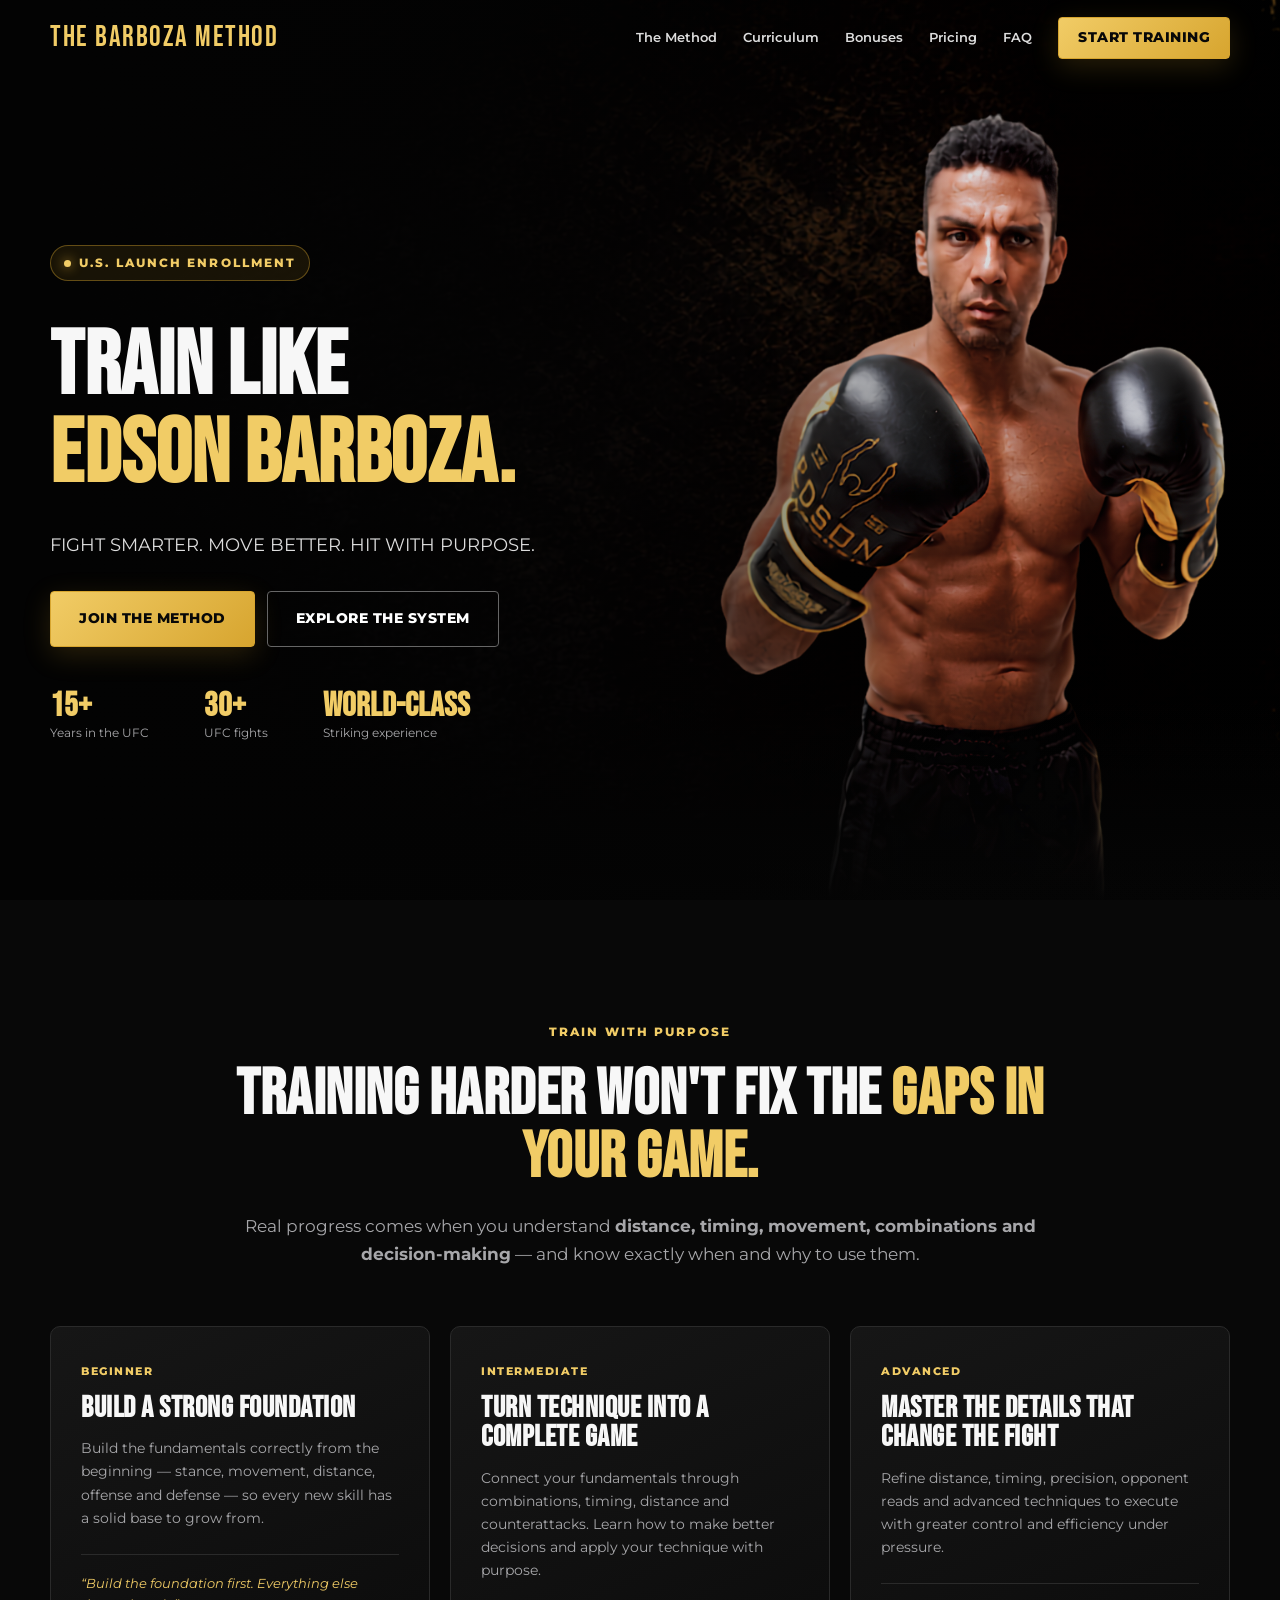
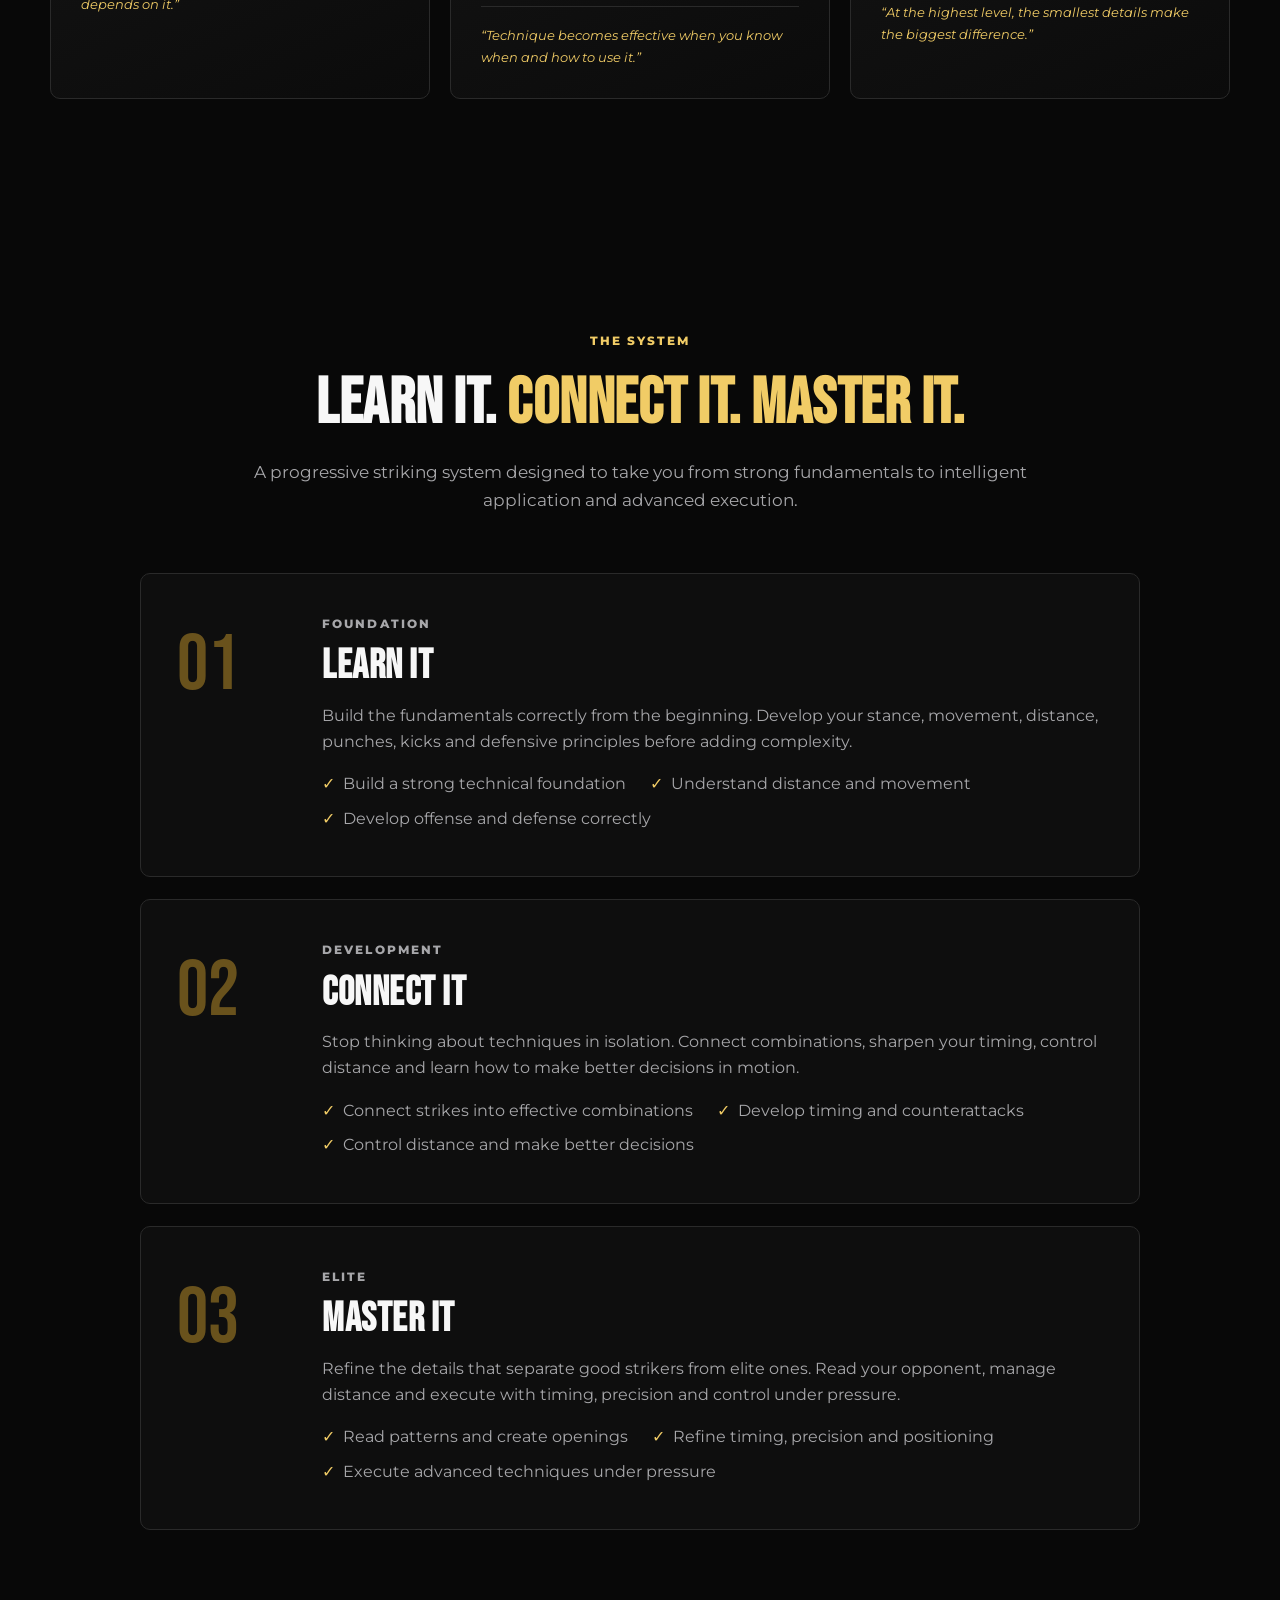
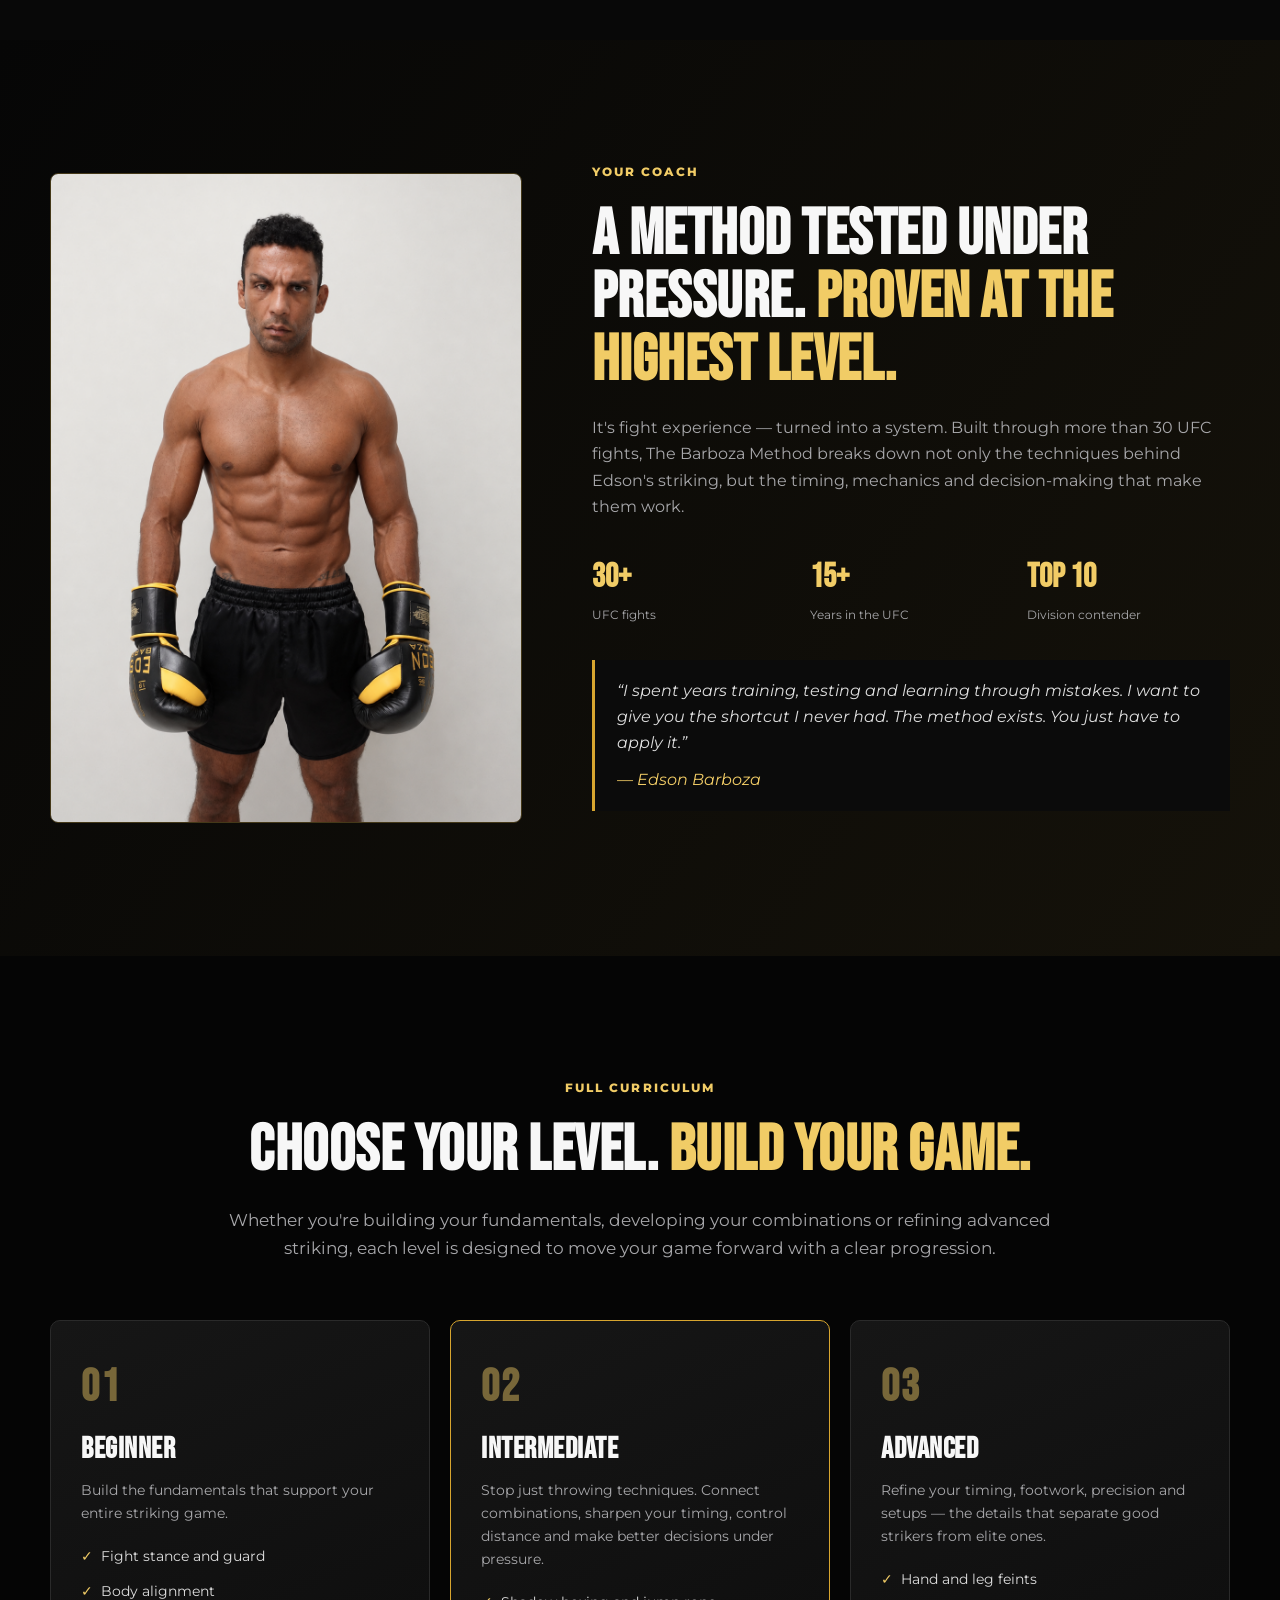
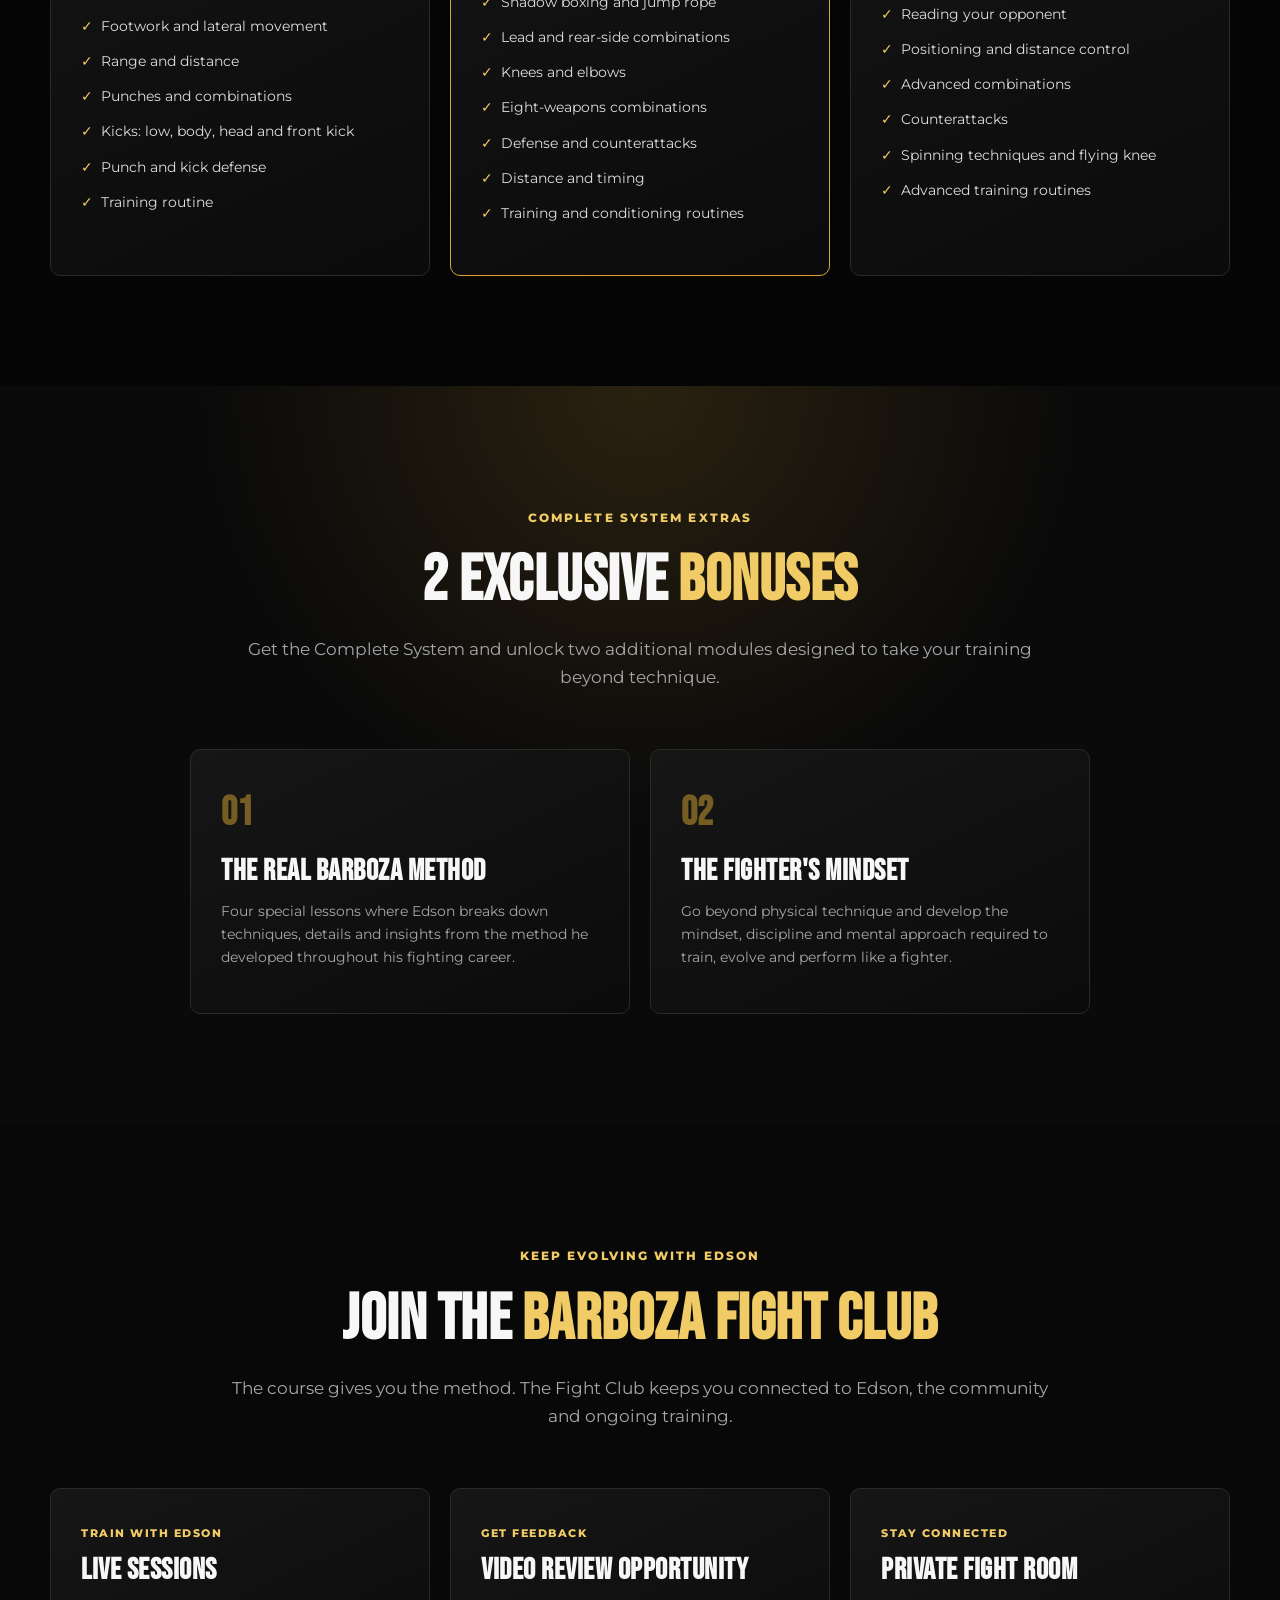
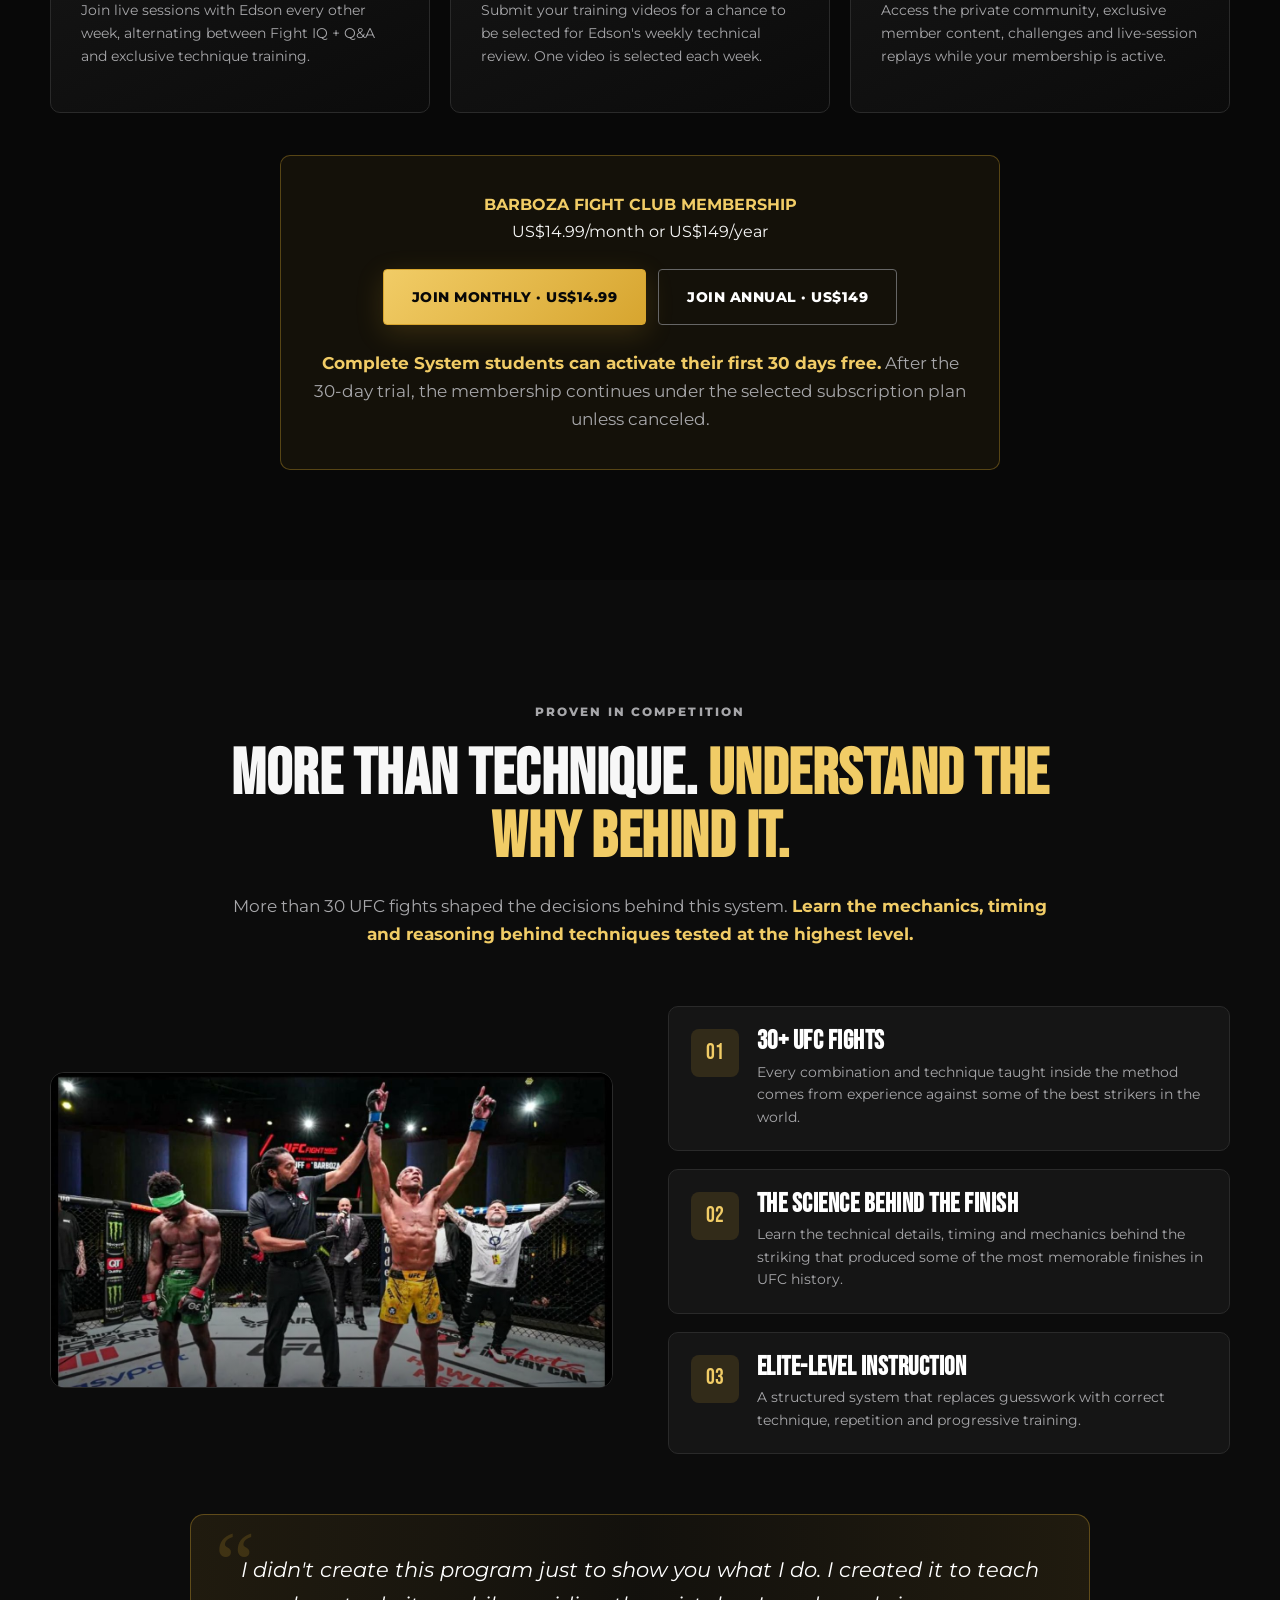
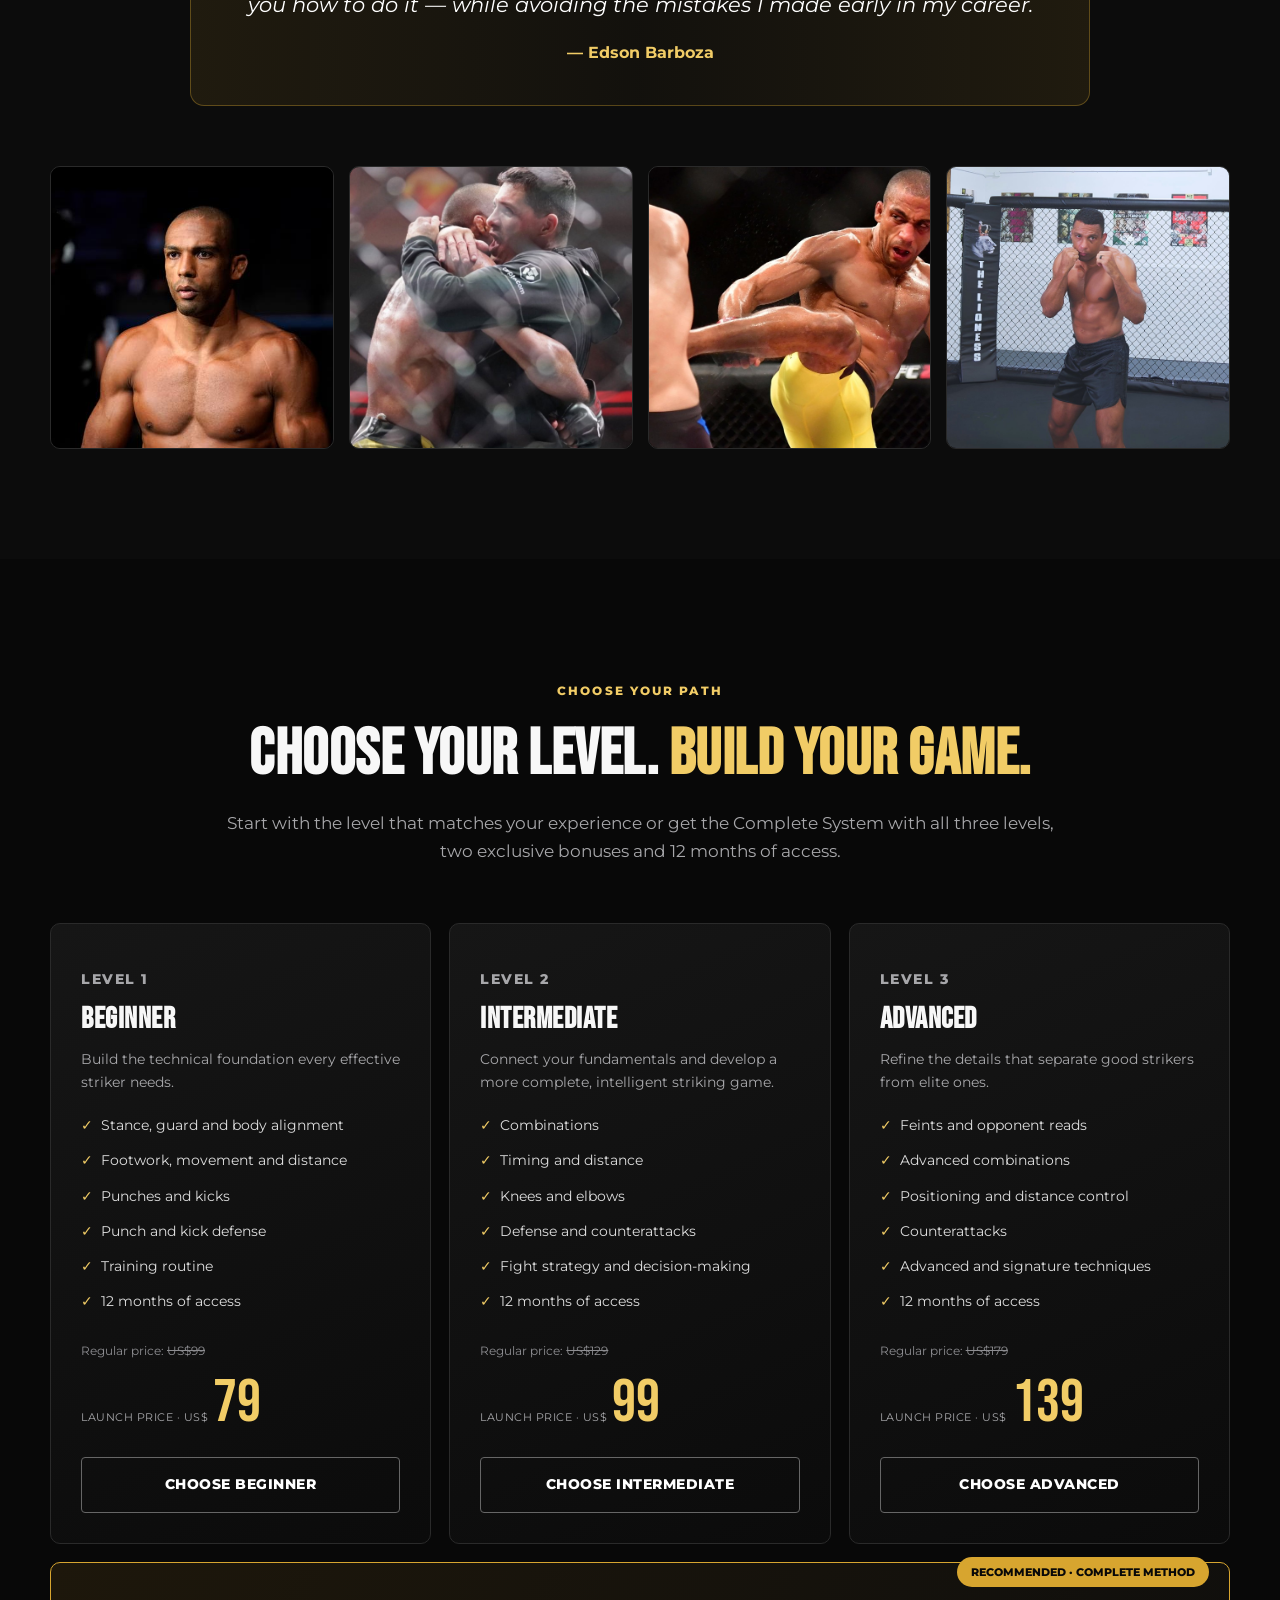
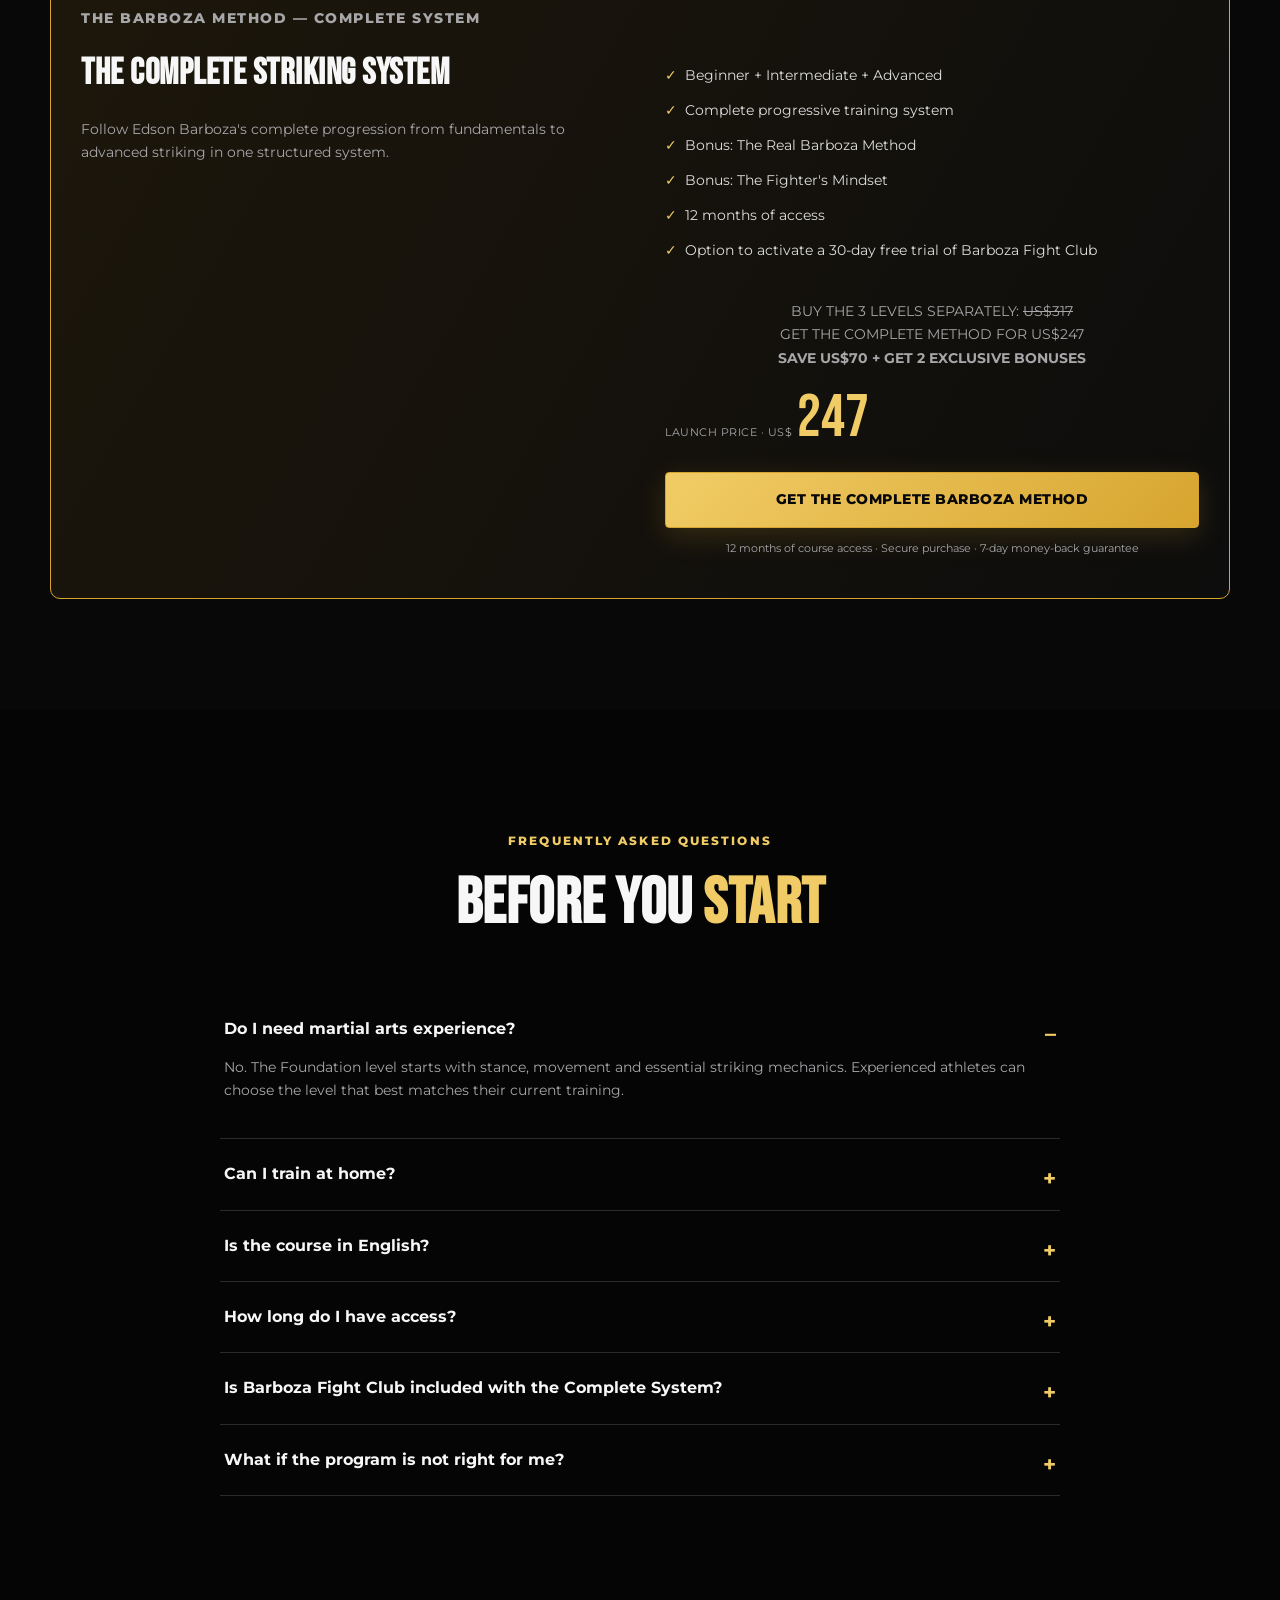
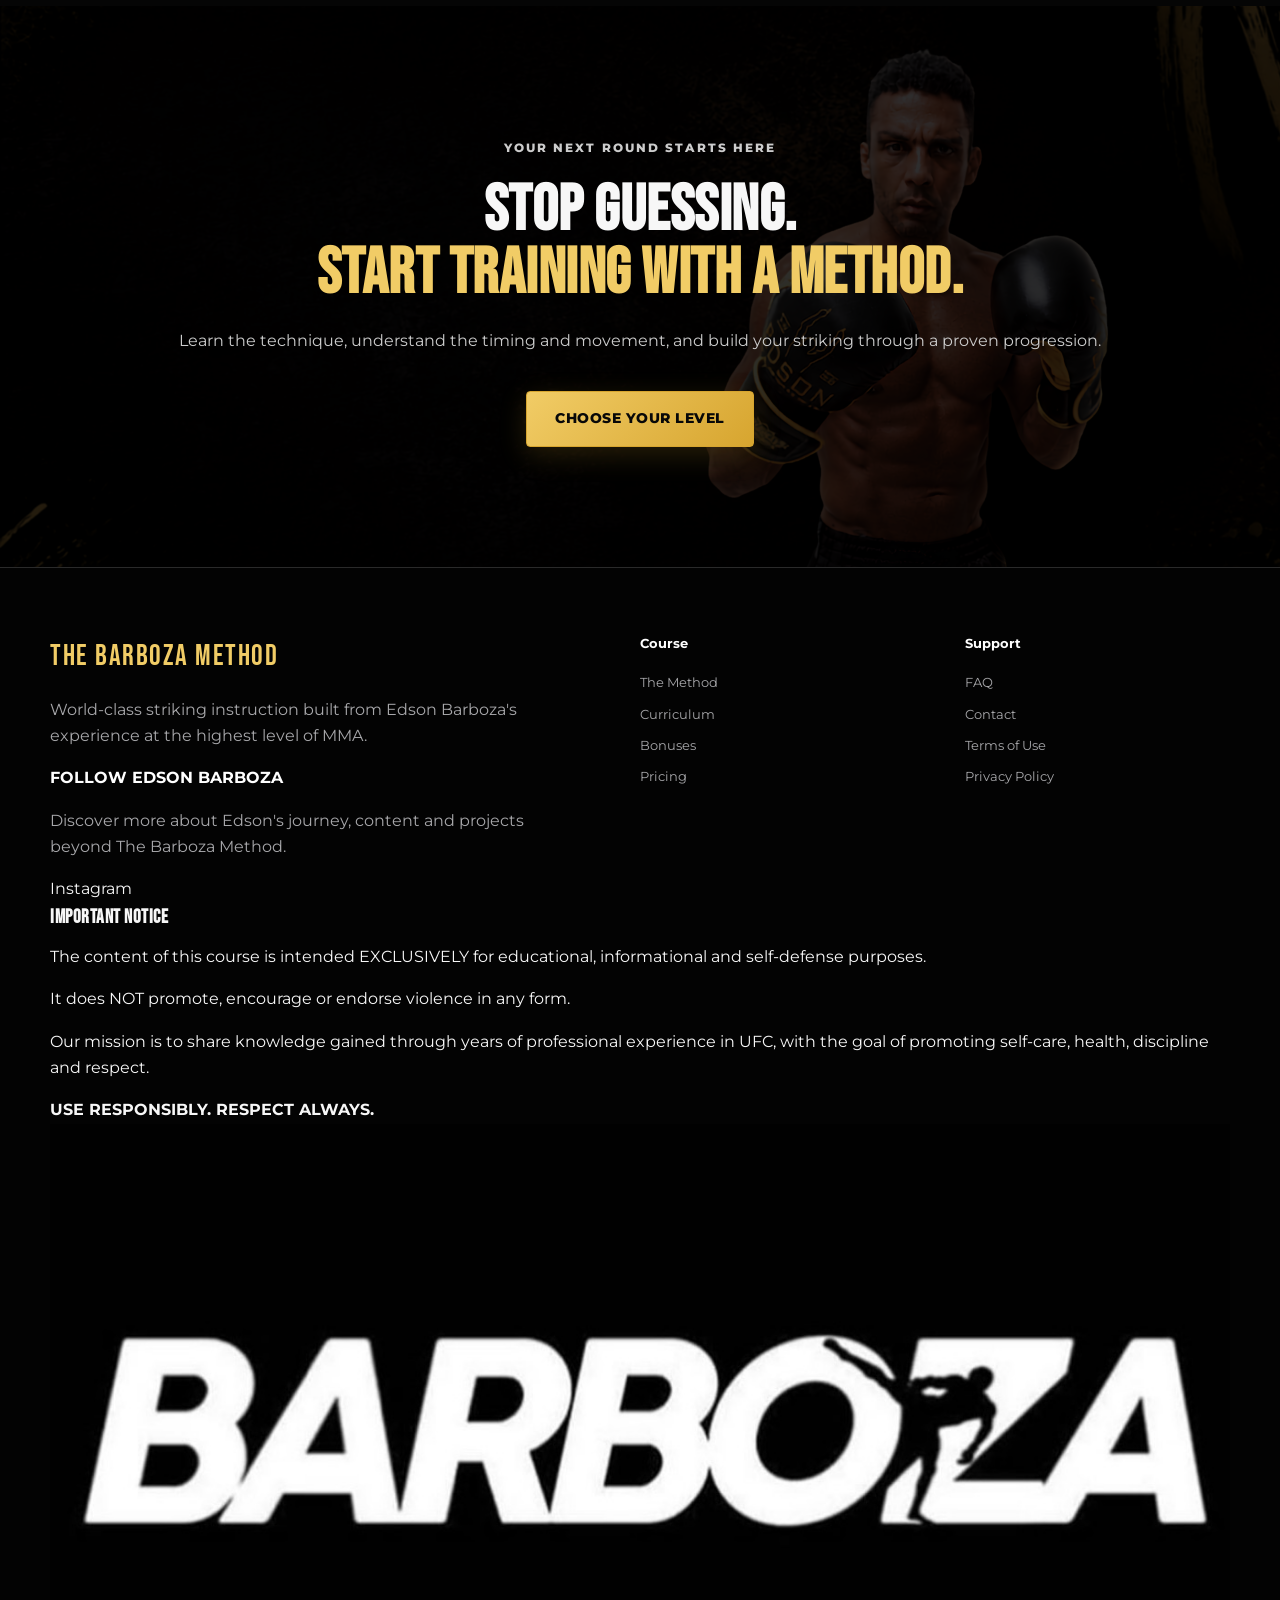
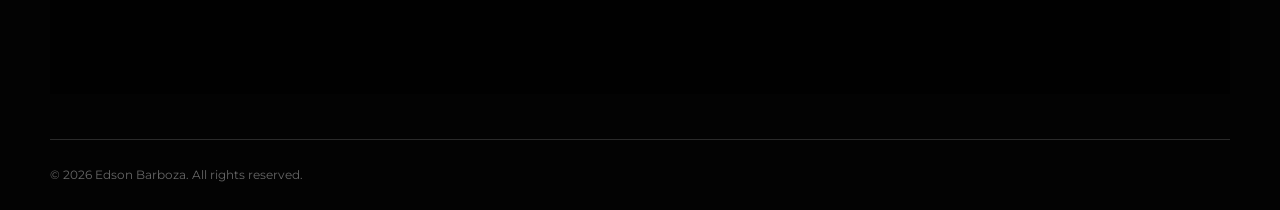
==== index.html @ 283ed09c "Update English footer content and legal notice" ====
<!doctype html>
<html lang="en-US">
<head>
  <meta charset="utf-8">
  <meta name="viewport" content="width=device-width,initial-scale=1">
  <title>The Barboza Method | Train Like a World-Class Striker</title>
  <meta name="description" content="Learn the striking system Edson Barboza built through more than 30 UFC fights. Step-by-step training for beginner, intermediate and advanced athletes.">
  <link rel="preconnect" href="https://fonts.googleapis.com">
  <link rel="preconnect" href="https://fonts.gstatic.com" crossorigin>
  <link href="https://fonts.googleapis.com/css2?family=Bebas+Neue&family=Montserrat:wght@400;500;600;700;800&display=swap" rel="stylesheet">
  <link rel="stylesheet" href="styles.css">
</head>
<body>
  <header class="site-header" id="top">
    <a class="brand" href="#top">THE BARBOZA METHOD</a>
    <button class="menu" aria-label="Open navigation" aria-expanded="false">☰</button>
    <nav>
      <a href="#method">The Method</a><a href="#curriculum">Curriculum</a><a href="#bonuses">Bonuses</a><a href="#pricing">Pricing</a><a href="#faq">FAQ</a>
      <a class="button button-small" href="#pricing">START TRAINING</a>
    </nav>
  </header>

  <main>
    <section class="hero">
      <img src="assets/hero.png" alt="Edson Barboza in a fighting stance">
      <div class="hero-shade"></div>
      <div class="wrap hero-content reveal">
        <p class="eyebrow"><span></span> U.S. LAUNCH ENROLLMENT</p>
        <h1>TRAIN LIKE<br><em>EDSON BARBOZA.</em></h1>
        <p class="lead">FIGHT SMARTER. MOVE BETTER. HIT WITH PURPOSE.</p>
        <div class="actions"><a class="button" href="#pricing">JOIN THE METHOD</a><a class="button outline" href="#method">EXPLORE THE SYSTEM</a></div>
        <div class="stats"><div><strong>15+</strong><span>Years in the UFC</span></div><div><strong>30+</strong><span>UFC fights</span></div><div><strong>WORLD-CLASS</strong><span>Striking experience</span></div></div>
      </div>
    </section>

    <section class="section problem" id="problem">
      <div class="wrap">
        <header class="section-head reveal"><p class="kicker">TRAIN WITH PURPOSE</p><h2>TRAINING HARDER WON'T FIX THE <em>GAPS IN YOUR GAME.</em></h2><p>Real progress comes when you understand <b>distance, timing, movement, combinations and decision-making</b> — and know exactly when and why to use them.</p></header>
        <div class="three cards">
          <article class="card reveal"><span class="level">BEGINNER</span><h3>BUILD A STRONG FOUNDATION</h3><p>Build the fundamentals correctly from the beginning — stance, movement, distance, offense and defense — so every new skill has a solid base to grow from.</p><blockquote>“Build the foundation first. Everything else depends on it.”</blockquote></article>
          <article class="card reveal"><span class="level">INTERMEDIATE</span><h3>TURN TECHNIQUE INTO A COMPLETE GAME</h3><p>Connect your fundamentals through combinations, timing, distance and counterattacks. Learn how to make better decisions and apply your technique with purpose.</p><blockquote>“Technique becomes effective when you know when and how to use it.”</blockquote></article>
          <article class="card reveal"><span class="level">ADVANCED</span><h3>MASTER THE DETAILS THAT CHANGE THE FIGHT</h3><p>Refine distance, timing, precision, opponent reads and advanced techniques to execute with greater control and efficiency under pressure.</p><blockquote>“At the highest level, the smallest details make the biggest difference.”</blockquote></article>
        </div>
      </div>
    </section>

    <section class="section dark" id="method">
      <div class="wrap">
        <header class="section-head reveal"><p class="kicker">THE SYSTEM</p><h2>LEARN IT. <em>CONNECT IT. MASTER IT.</em></h2><p>A progressive striking system designed to take you from strong fundamentals to intelligent application and advanced execution.</p></header>
        <div class="stages">
         <article class="stage reveal"><span>01</span><div><p class="kicker">FOUNDATION</p><h3>LEARN IT</h3><p>Build the fundamentals correctly from the beginning. Develop your stance, movement, distance, punches, kicks and defensive principles before adding complexity.</p><ul><li>Build a strong technical foundation</li><li>Understand distance and movement</li><li>Develop offense and defense correctly</li></ul></div></article>
          <article class="stage reveal"><span>02</span><div><p class="kicker">DEVELOPMENT</p><h3>CONNECT IT</h3><p>Stop thinking about techniques in isolation. Connect combinations, sharpen your timing, control distance and learn how to make better decisions in motion.</p><ul><li>Connect strikes into effective combinations</li><li>Develop timing and counterattacks</li><li>Control distance and make better decisions</li></ul></div></article>
          <article class="stage reveal"><span>03</span><div><p class="kicker">ELITE</p><h3>MASTER IT</h3><p>Refine the details that separate good strikers from elite ones. Read your opponent, manage distance and execute with timing, precision and control under pressure.</p><ul><li>Read patterns and create openings</li><li>Refine timing, precision and positioning</li><li>Execute advanced techniques under pressure</li></ul></div></article>
        </div>
      </div>
    </section>

    <section class="section authority">
      <div class="wrap split">
        <div class="portrait reveal"><img src="assets/authority.png" alt="Edson Barboza, creator of The Barboza Method"></div>
        <div class="reveal"><p class="kicker">YOUR COACH</p><h2>A METHOD TESTED UNDER PRESSURE. <em>PROVEN AT THE HIGHEST LEVEL.</em></h2><p>It's fight experience — turned into a system. Built through more than 30 UFC fights, The Barboza Method breaks down not only the techniques behind Edson's striking, but the timing, mechanics and decision-making that make them work.</p>
          <div class="mini-stats"><div><strong>30+</strong><span>UFC fights</span></div><div><strong>15+</strong><span>Years in the UFC</span></div><div><strong>TOP 10</strong><span>Division contender</span></div></div>
          <blockquote class="quote">“I spent years training, testing and learning through mistakes. I want to give you the shortcut I never had. The method exists. You just have to apply it.” <cite>— Edson Barboza</cite></blockquote>
        </div>
      </div>
    </section>

    <section class="section" id="curriculum">
      <div class="wrap">
        <header class="section-head reveal"><p class="kicker">FULL CURRICULUM</p><h2>CHOOSE YOUR LEVEL. <em>BUILD YOUR GAME.</em></h2><p>Whether you're building your fundamentals, developing your combinations or refining advanced striking, each level is designed to move your game forward with a clear progression.</p></header>
        <div class="three curriculum">
          <article class="card reveal"><span class="num">01</span><h3>Beginner</h3><p>Build the fundamentals that support your entire striking game.</p><ul><li>Fight stance and guard</li><li>Body alignment</li><li>Footwork and lateral movement</li><li>Range and distance</li><li>Punches and combinations</li><li>Kicks: low, body, head and front kick</li><li>Punch and kick defense</li><li>Training routine</li></ul></article>
          <article class="card featured reveal"><span class="num">02</span><h3>Intermediate</h3><p>Stop just throwing techniques. Connect combinations, sharpen your timing, control distance and make better decisions under pressure.</p><ul><li>Shadow boxing and jump rope</li><li>Lead and rear-side combinations</li><li>Knees and elbows</li><li>Eight-weapons combinations</li><li>Defense and counterattacks</li><li>Distance and timing</li><li>Training and conditioning routines</li></ul></article>
         <article class="card reveal"><span class="num">03</span><h3>Advanced</h3><p>Refine your timing, footwork, precision and setups — the details that separate good strikers from elite ones.</p><ul><li>Hand and leg feints</li><li>Reading your opponent</li><li>Positioning and distance control</li><li>Advanced combinations</li><li>Counterattacks</li><li>Spinning techniques and flying knee</li><li>Advanced training routines</li></ul></article>
        </div>
      </div>
    </section>

   <section class="section bonus" id="bonuses">
  <div class="wrap">
    <header class="section-head reveal">
      <p class="kicker">COMPLETE SYSTEM EXTRAS</p>
      <h2>2 EXCLUSIVE <em>BONUSES</em></h2>
      <p>Get the Complete System and unlock two additional modules designed to take your training beyond technique.</p>
    </header>

    <div class="four">
      <article class="bonus-card reveal">
        <b>01</b>
        <h3>The Real Barboza Method</h3>
        <p>Four special lessons where Edson breaks down techniques, details and insights from the method he developed throughout his fighting career.</p>
      </article>

      <article class="bonus-card reveal">
        <b>02</b>
        <h3>The Fighter's Mindset</h3>
        <p>Go beyond physical technique and develop the mindset, discipline and mental approach required to train, evolve and perform like a fighter.</p>
      </article>
    </div>
  </div>
</section>

<section class="section dark" id="fight-club">
  <div class="wrap">
    <header class="section-head reveal">
      <p class="kicker">KEEP EVOLVING WITH EDSON</p>
      <h2>JOIN THE <em>BARBOZA FIGHT CLUB</em></h2>
      <p>The course gives you the method. The Fight Club keeps you connected to Edson, the community and ongoing training.</p>
    </header>

    <div class="three cards">
      <article class="card reveal">
        <span class="level">TRAIN WITH EDSON</span>
        <h3>LIVE SESSIONS</h3>
        <p>Join live sessions with Edson every other week, alternating between Fight IQ + Q&amp;A and exclusive technique training.</p>
      </article>

      <article class="card reveal">
        <span class="level">GET FEEDBACK</span>
        <h3>VIDEO REVIEW OPPORTUNITY</h3>
        <p>Submit your training videos for a chance to be selected for Edson's weekly technical review. One video is selected each week.</p>
      </article>

      <article class="card reveal">
        <span class="level">STAY CONNECTED</span>
        <h3>PRIVATE FIGHT ROOM</h3>
        <p>Access the private community, exclusive member content, challenges and live-session replays while your membership is active.</p>
      </article>
    </div>

    <div class="section-head reveal">
      <p><strong>BARBOZA FIGHT CLUB MEMBERSHIP</strong><br>US$14.99/month or US$149/year</p> 
      <div class="actions" style="justify-content:center; margin:24px 0;">
  <a
    class="button"
    href="https://pay.hotmart.com/X107709922T?off=3ypallki"
  >
    JOIN MONTHLY · US$14.99
  </a>

  <a
    class="button outline"
    href="https://pay.hotmart.com/X107709922T?off=g7yzhgjp"
  >
    JOIN ANNUAL · US$149
  </a>
</div>
      <p><strong>Complete System students can activate their first 30 days free.</strong> After the 30-day trial, the membership continues under the selected subscription plan unless canceled.</p>
    </div>
  </div>
</section>   
    
    <section class="section proof" id="proof">
  <div class="wrap">

   <div class="section-head reveal">
  <p class="kicker">PROVEN IN COMPETITION</p>
  <h2>
    MORE THAN TECHNIQUE.
    <em>UNDERSTAND THE WHY BEHIND IT.</em>
  </h2>
  <p>
    More than 30 UFC fights shaped the decisions behind this system.
    <strong style="color:var(--gold2)">
      Learn the mechanics, timing and reasoning behind techniques tested at the highest level.
    </strong>
  </p>
</div>

    <div class="proof-layout">

      <div class="proof-main reveal">
        <img src="assets/proof-main.jpg" alt="Edson Barboza training and competing">
        <div class="proof-main-shade"></div>
      </div>

      <div class="proof-points reveal">

        <div class="proof-card">
          <div class="proof-icon">01</div>
          <div>
            <h3>30+ UFC FIGHTS</h3>
            <p>
              Every combination and technique taught inside the method comes from
              experience against some of the best strikers in the world.
            </p>
          </div>
        </div>

        <div class="proof-card">
          <div class="proof-icon">02</div>
          <div>
            <h3>THE SCIENCE BEHIND THE FINISH</h3>
            <p>
              Learn the technical details, timing and mechanics behind the striking
              that produced some of the most memorable finishes in UFC history.
            </p>
          </div>
        </div>

        <div class="proof-card">
          <div class="proof-icon">03</div>
          <div>
            <h3>ELITE-LEVEL INSTRUCTION</h3>
            <p>
              A structured system that replaces guesswork with correct technique,
              repetition and progressive training.
            </p>
          </div>
        </div>

      </div>
    </div>

    <div class="proof-quote reveal">
      <span class="quote-mark">“</span>
      <p>
        I didn't create this program just to show you what I do.
        I created it to teach you how to do it — while avoiding
        the mistakes I made early in my career.
      </p>
      <strong>— Edson Barboza</strong>
    </div>

    <div class="proof-gallery reveal">

      <div class="proof-gallery-item">
        <img src="assets/proof-01.jpg" alt="Edson Barboza">
      </div>

      <div class="proof-gallery-item">
        <img src="assets/proof-02.jpg" alt="Edson Barboza">
      </div>

      <div class="proof-gallery-item">
        <img src="assets/proof-05.jpg" alt="Edson Barboza">
      </div>

      <div class="proof-gallery-item proof-gallery-top">
        <img src="assets/proof-04.jpg" alt="Edson Barboza">
      </div>

    </div>

  </div>
</section>

    <section class="section pricing" id="pricing">
      <div class="wrap">
        <header class="section-head reveal"><p class="kicker">CHOOSE YOUR PATH</p><h2>CHOOSE YOUR LEVEL. <em>BUILD YOUR GAME.</em></h2><p>Start with the level that matches your experience or get the Complete System with all three levels, two exclusive bonuses and 12 months of access.</p></header>
        <div class="price-grid">
          <article class="price-card reveal">
  <p class="level">LEVEL 1</p>
  <h3>Beginner</h3>
  <p>Build the technical foundation every effective striker needs.</p>
  <ul>
    <li>Stance, guard and body alignment</li>
    <li>Footwork, movement and distance</li>
    <li>Punches and kicks</li>
    <li>Punch and kick defense</li>
    <li>Training routine</li>
    <li>12 months of access</li>
  </ul>
  <p class="regular-price">Regular price: <s>US$99</s></p>
  <div class="price"><small>LAUNCH PRICE · US$</small>79</div>
  <a class="button outline" href="https://pay.hotmart.com/P107480454P?off=vwthl9np&checkoutMode=10">CHOOSE BEGINNER</a>
</article>
          <article class="price-card reveal">
  <p class="level">LEVEL 2</p>
  <h3>Intermediate</h3>
  <p>Connect your fundamentals and develop a more complete, intelligent striking game.</p>
  <ul>
    <li>Combinations</li>
    <li>Timing and distance</li>
    <li>Knees and elbows</li>
    <li>Defense and counterattacks</li>
    <li>Fight strategy and decision-making</li>
    <li>12 months of access</li>
  </ul>
  <p class="regular-price">Regular price: <s>US$129</s></p>
  <div class="price"><small>LAUNCH PRICE · US$</small>99</div>
  <a class="button outline" href="https://pay.hotmart.com/T107480461M?off=klq23ozo&checkoutMode=10">CHOOSE INTERMEDIATE</a>
</article>
          <article class="price-card reveal">
  <p class="level">LEVEL 3</p>
  <h3>Advanced</h3>
  <p>Refine the details that separate good strikers from elite ones.</p>
  <ul>
    <li>Feints and opponent reads</li>
    <li>Advanced combinations</li>
    <li>Positioning and distance control</li>
    <li>Counterattacks</li>
    <li>Advanced and signature techniques</li>
    <li>12 months of access</li>
  </ul>
  <p class="regular-price">Regular price: <s>US$179</s></p>
  <div class="price"><small>LAUNCH PRICE · US$</small>139</div>
  <a class="button outline" href="https://pay.hotmart.com/I107481897W?off=jkyhbzsc&checkoutMode=10">CHOOSE ADVANCED</a>
</article>
          <article class="price-card complete reveal">
  <p class="badge">RECOMMENDED · COMPLETE METHOD</p>
  <p class="level">THE BARBOZA METHOD — COMPLETE SYSTEM</p>

  <h3>THE COMPLETE STRIKING SYSTEM</h3>

  <p>Follow Edson Barboza's complete progression from fundamentals to advanced striking in one structured system.</p>

  <ul>
    <li>Beginner + Intermediate + Advanced</li>
    <li>Complete progressive training system</li>
    <li>Bonus: The Real Barboza Method</li>
    <li>Bonus: The Fighter's Mindset</li>
    <li>12 months of access</li>
    <li>Option to activate a 30-day free trial of Barboza Fight Club</li>
  </ul>

  <p class="compare">
    BUY THE 3 LEVELS SEPARATELY: <s>US$317</s><br>
    GET THE COMPLETE METHOD FOR US$247<br>
    <strong>SAVE US$70 + GET 2 EXCLUSIVE BONUSES</strong>
  </p>

  <div class="price">
    <small>LAUNCH PRICE · US$</small>247
  </div>

  <a class="button" href="https://pay.hotmart.com/C107486132E">GET THE COMPLETE BARBOZA METHOD</a>

  <p class="guarantee">
    12 months of course access · Secure purchase · 7-day money-back guarantee
  </p>
</article>
        </div>
      </div>
    </section>

    <section class="section faq" id="faq">
      <div class="wrap narrow"><header class="section-head reveal"><p class="kicker">FREQUENTLY ASKED QUESTIONS</p><h2>BEFORE YOU <em>START</em></h2></header>
        <details open><summary>Do I need martial arts experience?</summary><p>No. The Foundation level starts with stance, movement and essential striking mechanics. Experienced athletes can choose the level that best matches their current training.</p></details>
        <details><summary>Can I train at home?</summary><p>Yes. Many lessons can be practiced with open space and basic equipment. A heavy bag or training partner adds more options, especially in the advanced routines.</p></details>
        <details><summary>Is the course in English?</summary><p>Yes. The U.S. edition is fully accessible in English, with English-language lesson support throughout the program.</p></details>
        <details><summary>How long do I have access?</summary><p>Every course purchase includes 12 months of access. This applies whether you purchase Beginner, Intermediate or Advanced individually, or choose the Complete System with all three levels and its exclusive bonuses.</p></details>
        <details>
  <summary>Is Barboza Fight Club included with the Complete System?</summary>
  <p>The Barboza Fight Club is a separate membership. Complete System students can activate a 30-day free trial after purchase. After the trial, the membership continues under the selected subscription plan unless canceled. Your 12-month access to the Complete System is independent of the Fight Club membership.</p>
</details>
        <details><summary>What if the program is not right for me?</summary><p>You may request a refund within seven days of purchase, according to the checkout platform's guarantee terms.</p></details>
      </div>
    </section>

    <section class="final-cta">
      <img src="assets/hero.png" alt="" aria-hidden="true"><div class="cta-shade"></div>
      <div class="wrap reveal">
  <p class="kicker">YOUR NEXT ROUND STARTS HERE</p>
  <h2>STOP GUESSING.<br><em>START TRAINING WITH A METHOD.</em></h2>
  <p>Learn the technique, understand the timing and movement, and build your striking through a proven progression.</p>
  <a class="button" href="#pricing">CHOOSE YOUR LEVEL</a>
</div>
    </section>
  </main>

  <footer>
  <div class="wrap footer-grid">

    <div>
      <a class="brand" href="#top">THE BARBOZA METHOD</a>

      <p>
        World-class striking instruction built from Edson Barboza's
        experience at the highest level of MMA.
      </p>

      <div class="footer-social">
        <b>FOLLOW EDSON BARBOZA</b>
        <p>
          Discover more about Edson's journey, content and projects
          beyond The Barboza Method.
        </p>

        <a
          class="social-button"
          href="https://www.instagram.com/edsonbarbozajr?utm_source=ig_web_button_share_sheet&stkn=ZDNlZDc0MzIxNw=="
          target="_blank"
          rel="noopener noreferrer"
          aria-label="Instagram — Edson Barboza"
        >
          Instagram
        </a>
      </div>
    </div>

    <div>
      <b>Course</b>
      <a href="#method">The Method</a>
      <a href="#curriculum">Curriculum</a>
      <a href="#bonuses">Bonuses</a>
      <a href="#pricing">Pricing</a>
    </div>

    <div>
      <b>Support</b>
      <a href="#faq">FAQ</a>
      <a href="mailto:contato@barbozamethod.com">Contact</a>
      <a href="#">Terms of Use</a>
      <a href="#">Privacy Policy</a>
    </div>

  </div>

  <div class="wrap legal-notice">
    <h3>IMPORTANT NOTICE</h3>

    <p>
      The content of this course is intended EXCLUSIVELY for educational,
      informational and self-defense purposes.
    </p>

    <p>
      It does NOT promote, encourage or endorse violence in any form.
    </p>

    <p>
      Our mission is to share knowledge gained through years of professional
      experience in UFC, with the goal of promoting self-care, health,
      discipline and respect.
    </p>

    <strong>
      USE RESPONSIBLY. <span>RESPECT ALWAYS.</span>
    </strong>
  </div>

  <div class="wrap barboza-footer-brand">
    <img
      src="assets/barboza-logo.jpeg"
      alt="Barboza"
    >
  </div>

  <div class="wrap copyright">
    © 2026 Edson Barboza. All rights reserved.
  </div>
</footer>
  <script src="script.js"></script>
</body>
</html>
---- styles.css ----
:root{--gold:#d7a52f;--gold2:#f1cc66;--black:#050505;--panel:#111;--text:#f7f7f7;--muted:#a7a7aa;--line:#2a2a2a}*{box-sizing:border-box}html{scroll-behavior:smooth}body{margin:0;background:var(--black);color:var(--text);font-family:Montserrat,Arial,sans-serif;line-height:1.65}img{display:block;max-width:100%}a{color:inherit;text-decoration:none}.wrap{width:min(1180px,calc(100% - 40px));margin:auto}.site-header{height:76px;position:fixed;z-index:50;top:0;left:0;right:0;display:flex;align-items:center;justify-content:space-between;padding:0 max(24px,calc((100vw - 1180px)/2));transition:.25s}.site-header.scrolled{background:rgba(4,4,4,.94);backdrop-filter:blur(12px);border-bottom:1px solid var(--line)}.brand{font-family:'Bebas Neue',sans-serif;color:var(--gold2);font-size:29px;letter-spacing:1.5px}.site-header nav{display:flex;align-items:center;gap:26px}.site-header nav>a:not(.button){font-size:13px;font-weight:600;color:#ddd}.menu{display:none;background:none;border:0;color:white;font-size:24px}.button{display:inline-flex;align-items:center;justify-content:center;min-height:56px;padding:0 28px;background:linear-gradient(135deg,var(--gold2),var(--gold));color:#080808;font-weight:800;font-size:14px;letter-spacing:.5px;border:1px solid var(--gold);border-radius:4px;box-shadow:0 8px 28px rgba(215,165,47,.18);transition:.2s}.button:hover{transform:translateY(-2px);filter:brightness(1.08)}.button-small{min-height:42px;padding:0 19px}.button.outline{background:transparent;color:white;border-color:#666;box-shadow:none}.button.outline:hover{border-color:var(--gold);color:var(--gold2)}.hero{min-height:790px;height:100vh;position:relative;display:flex;align-items:center;overflow:hidden}.hero>img{position:absolute;inset:0;width:100%;height:100%;object-fit:cover;object-position:center}.hero-shade{position:absolute;inset:0;background:linear-gradient(90deg,#030303 5%,rgba(3,3,3,.85) 39%,rgba(3,3,3,.15) 75%),linear-gradient(0deg,#050505 0,transparent 22%)}.hero-content{position:relative;padding-top:76px}.eyebrow,.kicker{color:var(--gold2);font-size:12px;letter-spacing:2.1px;font-weight:800}.eyebrow{display:inline-flex;align-items:center;border:1px solid rgba(215,165,47,.4);background:rgba(215,165,47,.1);border-radius:30px;padding:7px 13px}.eyebrow span{width:7px;height:7px;background:var(--gold2);border-radius:50%;margin-right:8px;box-shadow:0 0 12px var(--gold)}h1,h2,h3{font-family:'Bebas Neue',sans-serif;letter-spacing:.5px;line-height:.98;margin:.35em 0}.hero h1{font-size:clamp(58px,7vw,98px);max-width:800px}.hero h1 em,h2 em{font-style:normal;color:var(--gold2)}.lead{font-size:18px;color:#ddd;max-width:650px}.actions{display:flex;gap:12px;margin:30px 0 42px}.stats{display:flex;gap:55px}.stats div,.mini-stats div{display:flex;flex-direction:column}.stats strong{font-family:'Bebas Neue';font-size:34px;color:var(--gold2);line-height:1}.stats span,.mini-stats span{font-size:12px;color:var(--muted)}.section{padding:110px 0}.dark,.problem,.pricing{background:#080808}.section-head{text-align:center;max-width:850px;margin:0 auto 58px}.section-head h2,.authority h2,.proof h2,.final-cta h2{font-size:clamp(43px,5vw,69px)}.section-head>p:last-child{color:var(--muted);font-size:17px}.three{display:grid;grid-template-columns:repeat(3,1fr);gap:20px}.four{
  display:grid;
  grid-template-columns:repeat(2,minmax(0,1fr));
  gap:20px;
  max-width:900px;
  margin:0 auto;
}.card,.bonus-card,.price-card{background:linear-gradient(155deg,#161616,#0b0b0b);border:1px solid var(--line);padding:30px;border-radius:10px}.card:hover,.bonus-card:hover{border-color:rgba(215,165,47,.55)}.card h3,.bonus-card h3,.price-card h3{font-size:30px}.card p,.bonus-card p,.price-card p{color:var(--muted);font-size:14px}.level,.num{font-size:11px;color:var(--gold2);font-weight:800;letter-spacing:1.5px}.card blockquote{margin:24px 0 0;padding-top:18px;border-top:1px solid var(--line);color:var(--gold2);font-size:13px;font-style:italic}.stages{display:grid;gap:22px;max-width:1000px;margin:auto}.stage{display:grid;grid-template-columns:120px 1fr;gap:25px;padding:28px 36px;border:1px solid var(--line);border-radius:10px;background:#0e0e0e}.stage>span{font-family:'Bebas Neue';font-size:78px;color:var(--gold);opacity:.45}.stage h3{font-size:40px}.stage p,.stage li{color:var(--muted)}.stage ul{display:flex;flex-wrap:wrap;gap:8px 24px;padding:0;list-style:none}.stage li:before,.checks li:before,.price-card li:before,.curriculum li:before{content:'✓';color:var(--gold2);margin-right:8px}.authority{background:linear-gradient(125deg,#060606,#15120a)}.split{display:grid;grid-template-columns:.85fr 1.15fr;gap:70px;align-items:center}.split.reverse{grid-template-columns:1.05fr .95fr}.portrait{height:650px;overflow:hidden;border-radius:8px;background:linear-gradient(#252015,#090909);border:1px solid #443818}.portrait img{width:100%;height:100%;object-fit:cover}.authority>div>div>p:not(.kicker),.proof>div>div>p{color:var(--muted)}.mini-stats{display:grid;grid-template-columns:repeat(3,1fr);gap:15px;margin:30px 0}.mini-stats strong{font-family:'Bebas Neue';font-size:33px;color:var(--gold2)}.quote{border-left:3px solid var(--gold);padding:18px 22px;margin:35px 0;background:#0b0b0b;color:#ddd;font-style:italic}.quote cite{display:block;color:var(--gold2);margin-top:10px}.curriculum .featured{border-color:var(--gold)}.curriculum ul,.price-card ul{padding:0;list-style:none;color:#ddd;font-size:14px}.curriculum li,.price-card li{padding:6px 0}.num{font-family:'Bebas Neue';font-size:45px;opacity:.45}.bonus{background:radial-gradient(circle at 50% 0,#2a2110 0,#0a0a0a 45%)}.bonus-card b{font-family:'Bebas Neue';font-size:40px;color:var(--gold);opacity:.5}.proof{background:#0c0c0c}.proof-image{overflow:hidden;border-radius:8px;border:1px solid var(--line)}.proof-image img{width:100%;min-height:470px;object-fit:cover}.checks{list-style:none;padding:0}.checks li{display:grid;grid-template-columns:auto 1fr;padding:13px 0;border-bottom:1px solid var(--line)}.checks li:before{grid-row:1/3}.checks span{color:var(--muted);font-size:13px}.price-grid{display:grid;grid-template-columns:repeat(3,1fr);gap:18px;align-items:start}.price-card.complete{grid-column:1/-1;display:grid;grid-template-columns:1fr 1fr;gap:0 50px;border-color:var(--gold);background:linear-gradient(120deg,#1d170b,#0d0d0d);position:relative}.price-card.complete>*{grid-column:1}.price-card.complete ul,.price-card.complete .compare,.price-card.complete .price,.price-card.complete .button,.price-card.complete .guarantee{grid-column:2}.price-card.complete ul{grid-row:2/5}.badge{position:absolute;right:20px;top:-17px!important;background:var(--gold);color:#080808!important;padding:6px 14px;border-radius:20px;font-size:11px!important;font-weight:800}.price{font-family:'Bebas Neue';font-size:60px;color:var(--gold2);line-height:1;margin:24px 0}.price small{font-family:Montserrat;font-size:13px;color:var(--muted);margin-right:5px}.price-card .button{width:100%}.compare,.guarantee{text-align:center}.guarantee{font-size:11px!important}.narrow{max-width:840px}.faq details{border-bottom:1px solid var(--line);padding:22px 4px}.faq summary{cursor:pointer;font-weight:700;list-style:none;padding-right:30px;position:relative}.faq summary:after{content:'+';position:absolute;right:0;color:var(--gold2);font-size:22px}.faq details[open] summary:after{content:'–'}.faq details p{color:var(--muted);font-size:14px}.final-cta{padding:120px 0;position:relative;overflow:hidden;text-align:center}.final-cta>img{position:absolute;inset:0;width:100%;height:100%;object-fit:cover;object-position:center 30%}.cta-shade{position:absolute;inset:0;background:rgba(0,0,0,.82)}.final-cta .wrap{position:relative}.final-cta p{color:#ccc}.final-cta .button{margin-top:20px}footer{padding:65px 0 25px;border-top:1px solid var(--line);background:#030303}.footer-grid{display:grid;grid-template-columns:2fr 1fr 1fr;gap:60px}.footer-grid p{color:var(--muted);max-width:500px}.footer-grid>div:not(:first-child){display:flex;flex-direction:column;gap:10px;font-size:13px;color:var(--muted)}.footer-grid b{color:#fff;margin-bottom:8px}.copyright{border-top:1px solid var(--line);padding-top:25px;margin-top:45px;color:#666;font-size:12px}.reveal{opacity:0;transform:translateY(18px);transition:.65s ease}.reveal.visible{opacity:1;transform:none}
@media(max-width:900px){.site-header nav{display:none;position:absolute;top:76px;left:0;right:0;background:#080808;padding:25px;flex-direction:column;border-bottom:1px solid var(--line)}.site-header nav.open{display:flex}.menu{display:block}.hero{height:auto;min-height:800px}.hero>img{object-position:62% center}.hero-shade{background:linear-gradient(90deg,#030303 0,rgba(3,3,3,.87) 55%,rgba(3,3,3,.28)),linear-gradient(0deg,#050505,transparent 35%)}.three,.four,.price-grid{grid-template-columns:1fr 1fr}.split,.split.reverse{grid-template-columns:1fr}.portrait{height:560px;max-width:500px;margin:auto}.price-card.complete{grid-template-columns:1fr}.price-card.complete>*{grid-column:1!important;grid-row:auto!important}}
@media(max-width:620px){.wrap{width:min(100% - 28px,1180px)}.section{padding:78px 0}.hero{min-height:780px;align-items:flex-end;padding-bottom:45px}.hero>img{object-position:66% center}.hero-shade{background:linear-gradient(0deg,#050505 8%,rgba(3,3,3,.74) 65%,rgba(3,3,3,.25))}.hero h1{font-size:53px}.lead{font-size:15px}.actions{flex-direction:column}.stats{gap:18px;justify-content:space-between}.stats strong{font-size:28px}.three,.four,.price-grid{grid-template-columns:1fr}.stage{grid-template-columns:58px 1fr;padding:22px 18px}.stage>span{font-size:48px}.stage ul{display:block}.split{gap:36px}.portrait{height:480px}.mini-stats{gap:8px}.section-head h2,.authority h2,.proof h2,.final-cta h2{font-size:44px}.footer-grid{grid-template-columns:1fr;gap:35px}}
@media(prefers-reduced-motion:reduce){*{scroll-behavior:auto!important}.reveal{opacity:1;transform:none;transition:none}}
.regular-price{margin:22px 0 -12px!important;color:#8d8d91!important;font-size:12px!important}.price small{font-size:11px;letter-spacing:.5px}.complete h3{font-size:36px}/* SOCIAL PROOF */
.proof-layout{
  display:grid;
  grid-template-columns:1fr 1fr;
  gap:55px;
  align-items:center;
  margin-bottom:60px;
}

.proof-main{
  position:relative;
  aspect-ratio:16/9;
  overflow:hidden;
  border-radius:14px;
  border:1px solid var(--line);
}

.proof-main img{
  width:100%;
  height:100%;
  object-fit:cover;
  object-position:center top;
  transition:transform .5s ease;
}

.proof-main:hover img{
  transform:scale(1.03);
}

.proof-main-shade{
  position:absolute;
  inset:0;
  background:linear-gradient(0deg,rgba(0,0,0,.55),transparent 55%);
  pointer-events:none;
}

.proof-points{
  display:flex;
  flex-direction:column;
  gap:18px;
}

.proof-card{
  display:flex;
  align-items:flex-start;
  gap:18px;
  padding:22px;
  background:rgba(255,255,255,.035);
  border:1px solid var(--line);
  border-radius:10px;
  transition:.25s ease;
}

.proof-card:hover{
  border-color:rgba(215,165,47,.5);
  transform:translateY(-2px);
}

.proof-icon{
  width:48px;
  height:48px;
  min-width:48px;
  display:flex;
  align-items:center;
  justify-content:center;
  border-radius:8px;
  background:rgba(215,165,47,.15);
  color:var(--gold2);
  font-family:'Bebas Neue',sans-serif;
  font-size:22px;
}

.proof-card h3{
  margin:0 0 6px;
  font-size:26px;
  color:white;
}

.proof-card p{
  margin:0;
  color:var(--muted);
  font-size:14px;
  line-height:1.6;
}

.proof-quote{
  position:relative;
  max-width:900px;
  margin:0 auto 60px;
  padding:38px 48px;
  text-align:center;
  border:1px solid rgba(215,165,47,.35);
  border-radius:14px;
  background:linear-gradient(
    90deg,
    rgba(215,165,47,.10),
    rgba(215,165,47,.035),
    rgba(215,165,47,.10)
  );
}

.proof-quote .quote-mark{
  position:absolute;
  top:4px;
  left:24px;
  font-family:Georgia,serif;
  font-size:90px;
  line-height:1;
  color:rgba(215,165,47,.18);
}

.proof-quote p{
  position:relative;
  margin:0;
  color:white!important;
  font-size:21px;
  line-height:1.65;
  font-style:italic;
}

.proof-quote strong{
  display:block;
  margin-top:18px;
  color:var(--gold2);
}

.proof-gallery{
  display:grid;
  grid-template-columns:repeat(4,1fr);
  gap:15px;
}

.proof-gallery-item{
  position:relative;
  aspect-ratio:1/1;
  overflow:hidden;
  border-radius:10px;
  border:1px solid var(--line);
}

.proof-gallery-item img{
  width:100%;
  height:100%;
  object-fit:cover;
  transition:transform .5s ease;
}

.proof-gallery-item:hover img{
  transform:scale(1.08);
}

.proof-gallery-top img{
  object-position:center top;
}

@media(max-width:900px){
  .proof-layout{
    grid-template-columns:1fr;
    gap:35px;
  }

  .proof-gallery{
    grid-template-columns:repeat(2,1fr);
  }
}

@media(max-width:620px){
  .proof-quote{
    padding:32px 22px;
  }

  .proof-quote p{
    font-size:17px;
  }

  .proof-gallery{
    gap:10px;
  }

  .proof-card{
    padding:18px;
  }
}

/* COMPLETE SYSTEM PRICE ORDER */
.price-card.complete .compare{
  grid-column:2;
  grid-row:5;
  margin:18px 0 8px;
}

.price-card.complete .price{
  grid-column:2;
  grid-row:6;
  margin:10px 0 24px;
}

.price-card.complete .button{
  grid-column:2;
  grid-row:7;
}

.price-card.complete .guarantee{
  grid-column:2;
  grid-row:8;
}

/* BARBOZA FIGHT CLUB */
#fight-club .three{
  margin-bottom:42px;
}

#fight-club .section-head:last-child{
  margin-bottom:0;
  padding:28px 32px;
  max-width:720px;
  border:1px solid rgba(215,165,47,.35);
  border-radius:10px;
  background:rgba(215,165,47,.06);
}

#fight-club .section-head:last-child p{
  margin:8px 0;
}

#fight-club .section-head:last-child strong{
  color:var(--gold2);
}
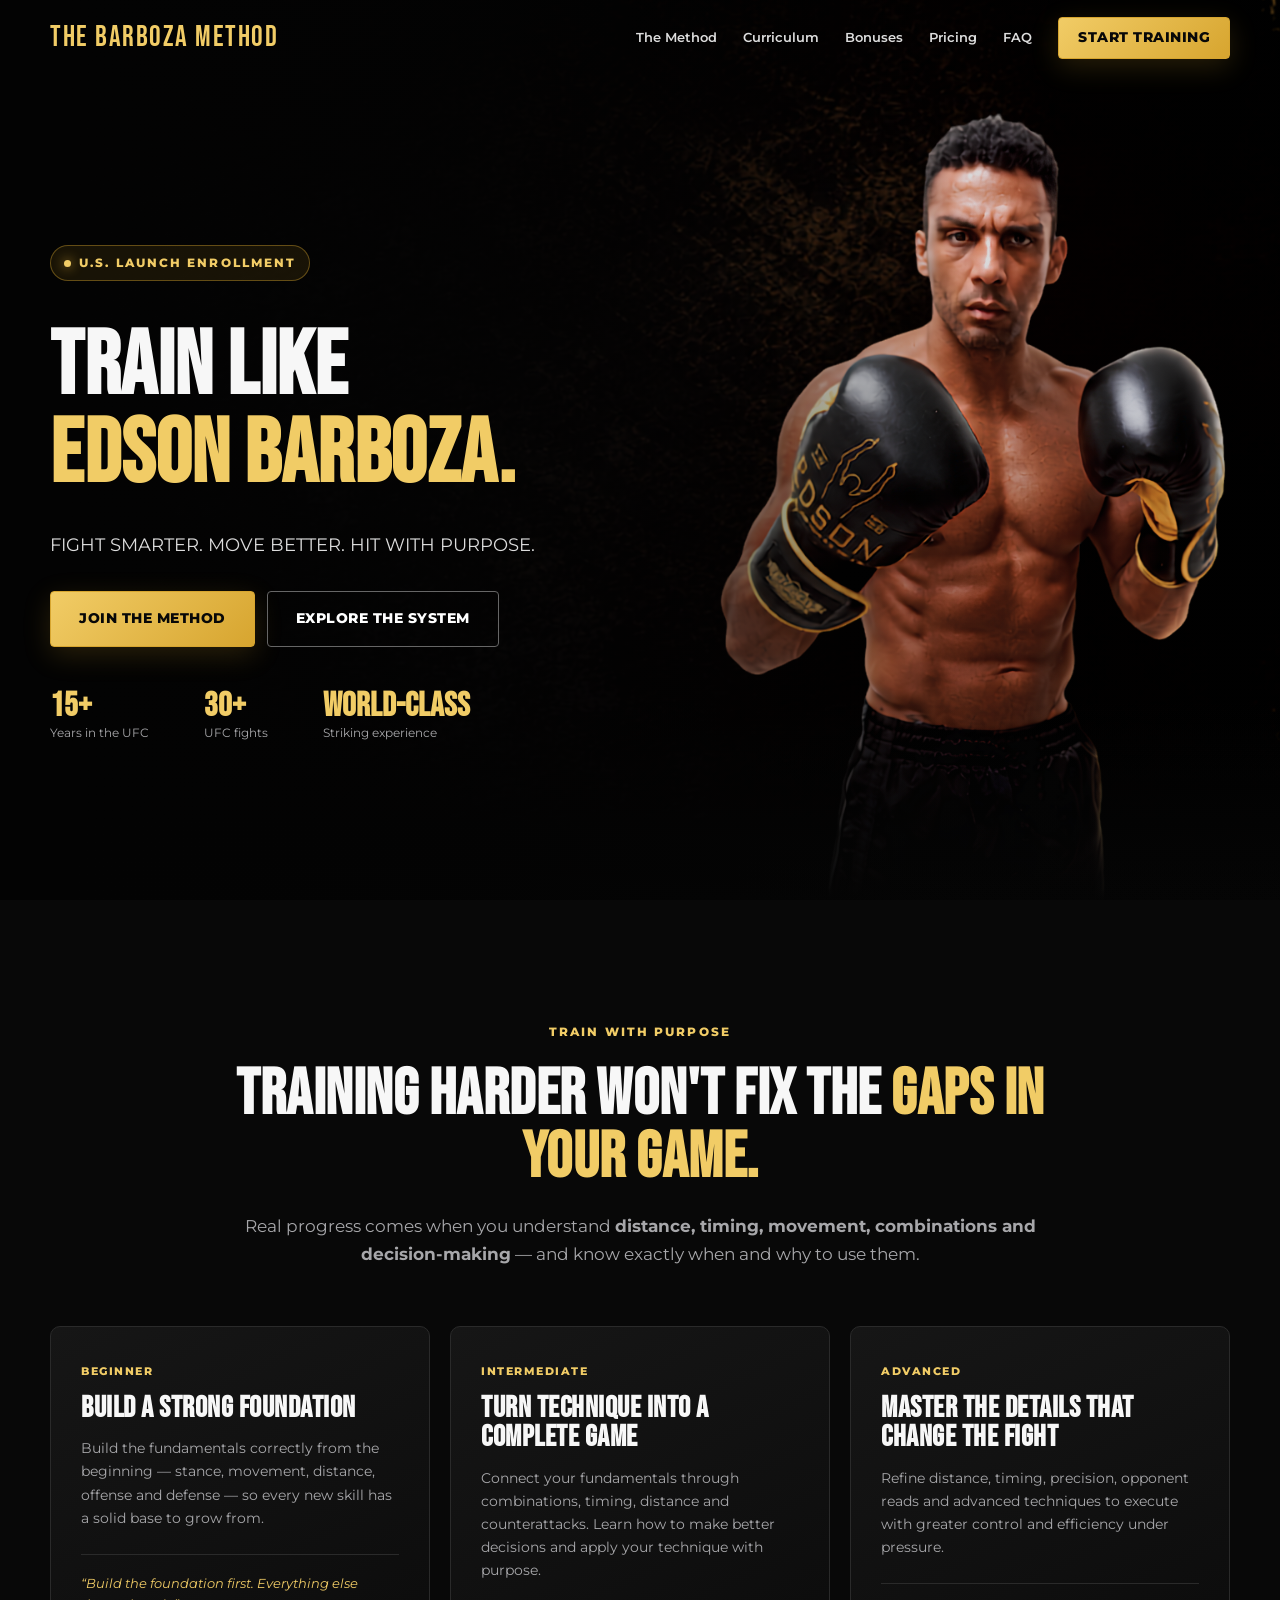
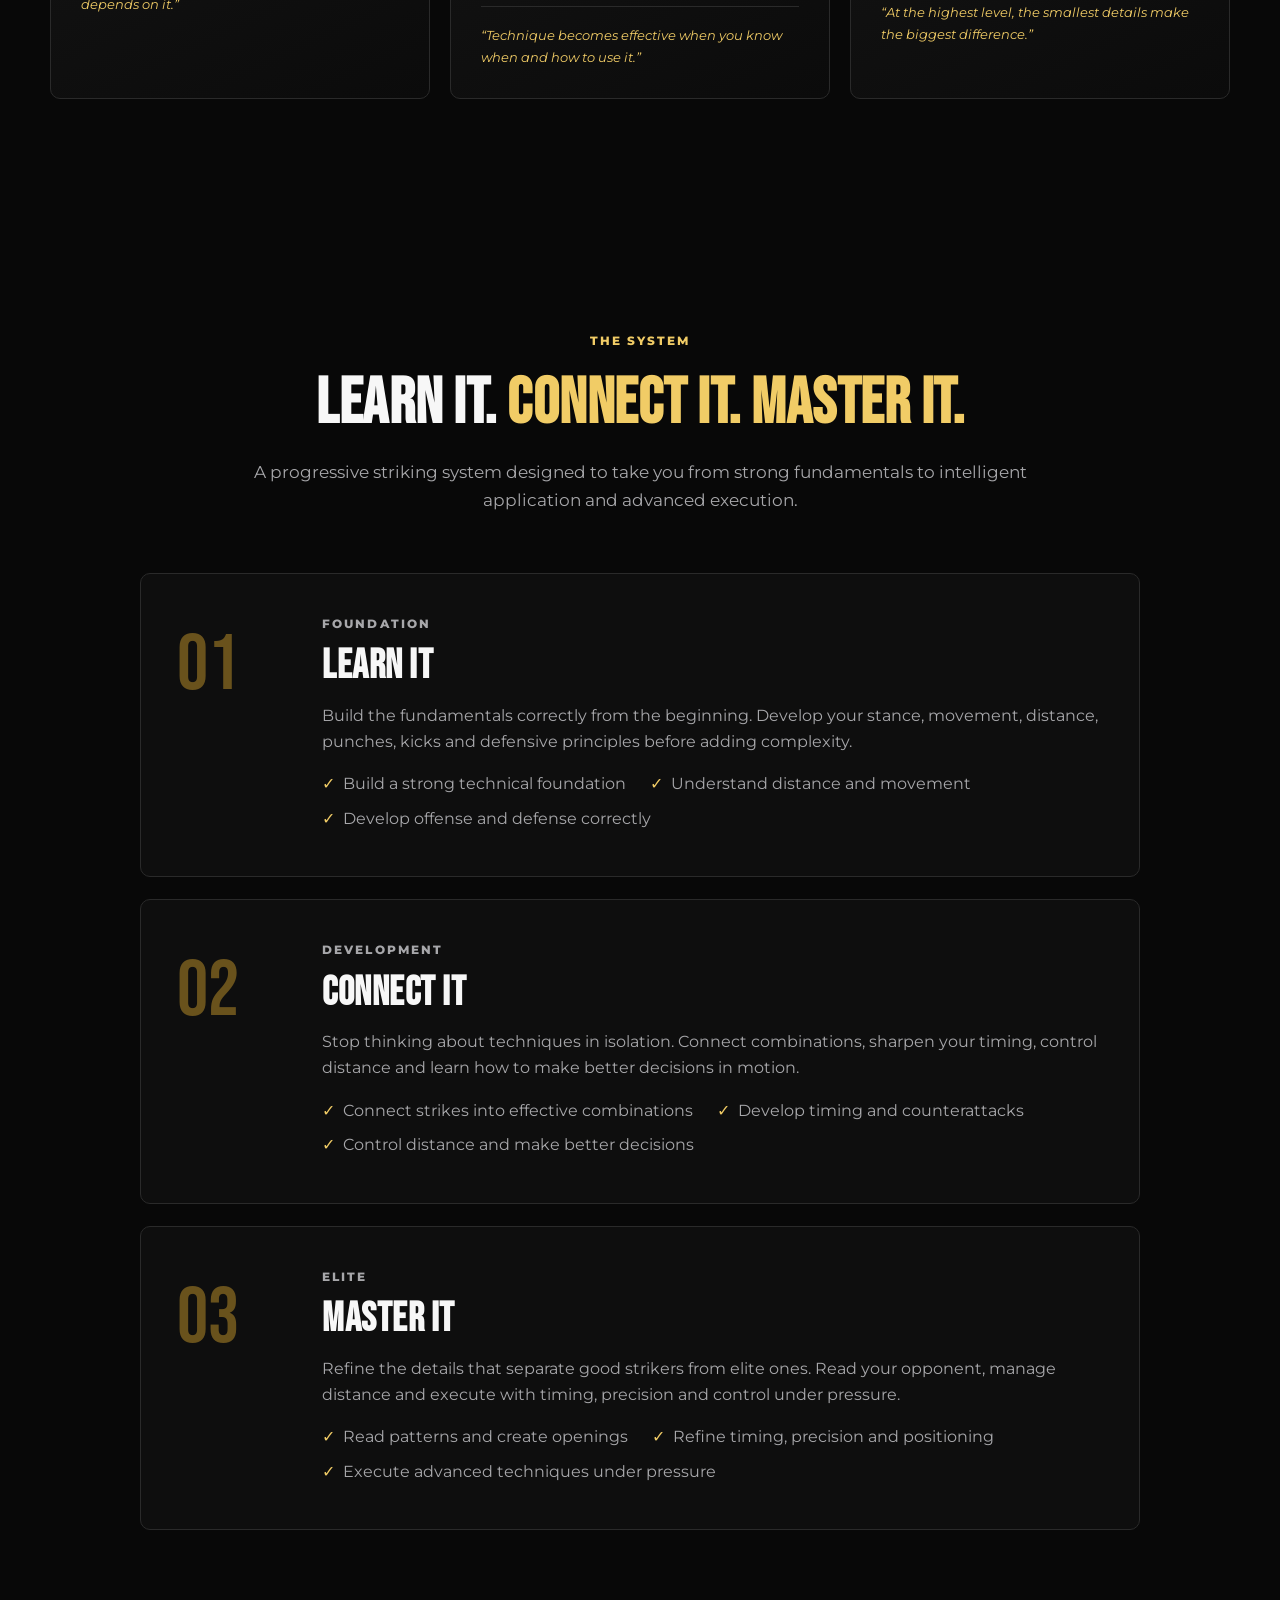
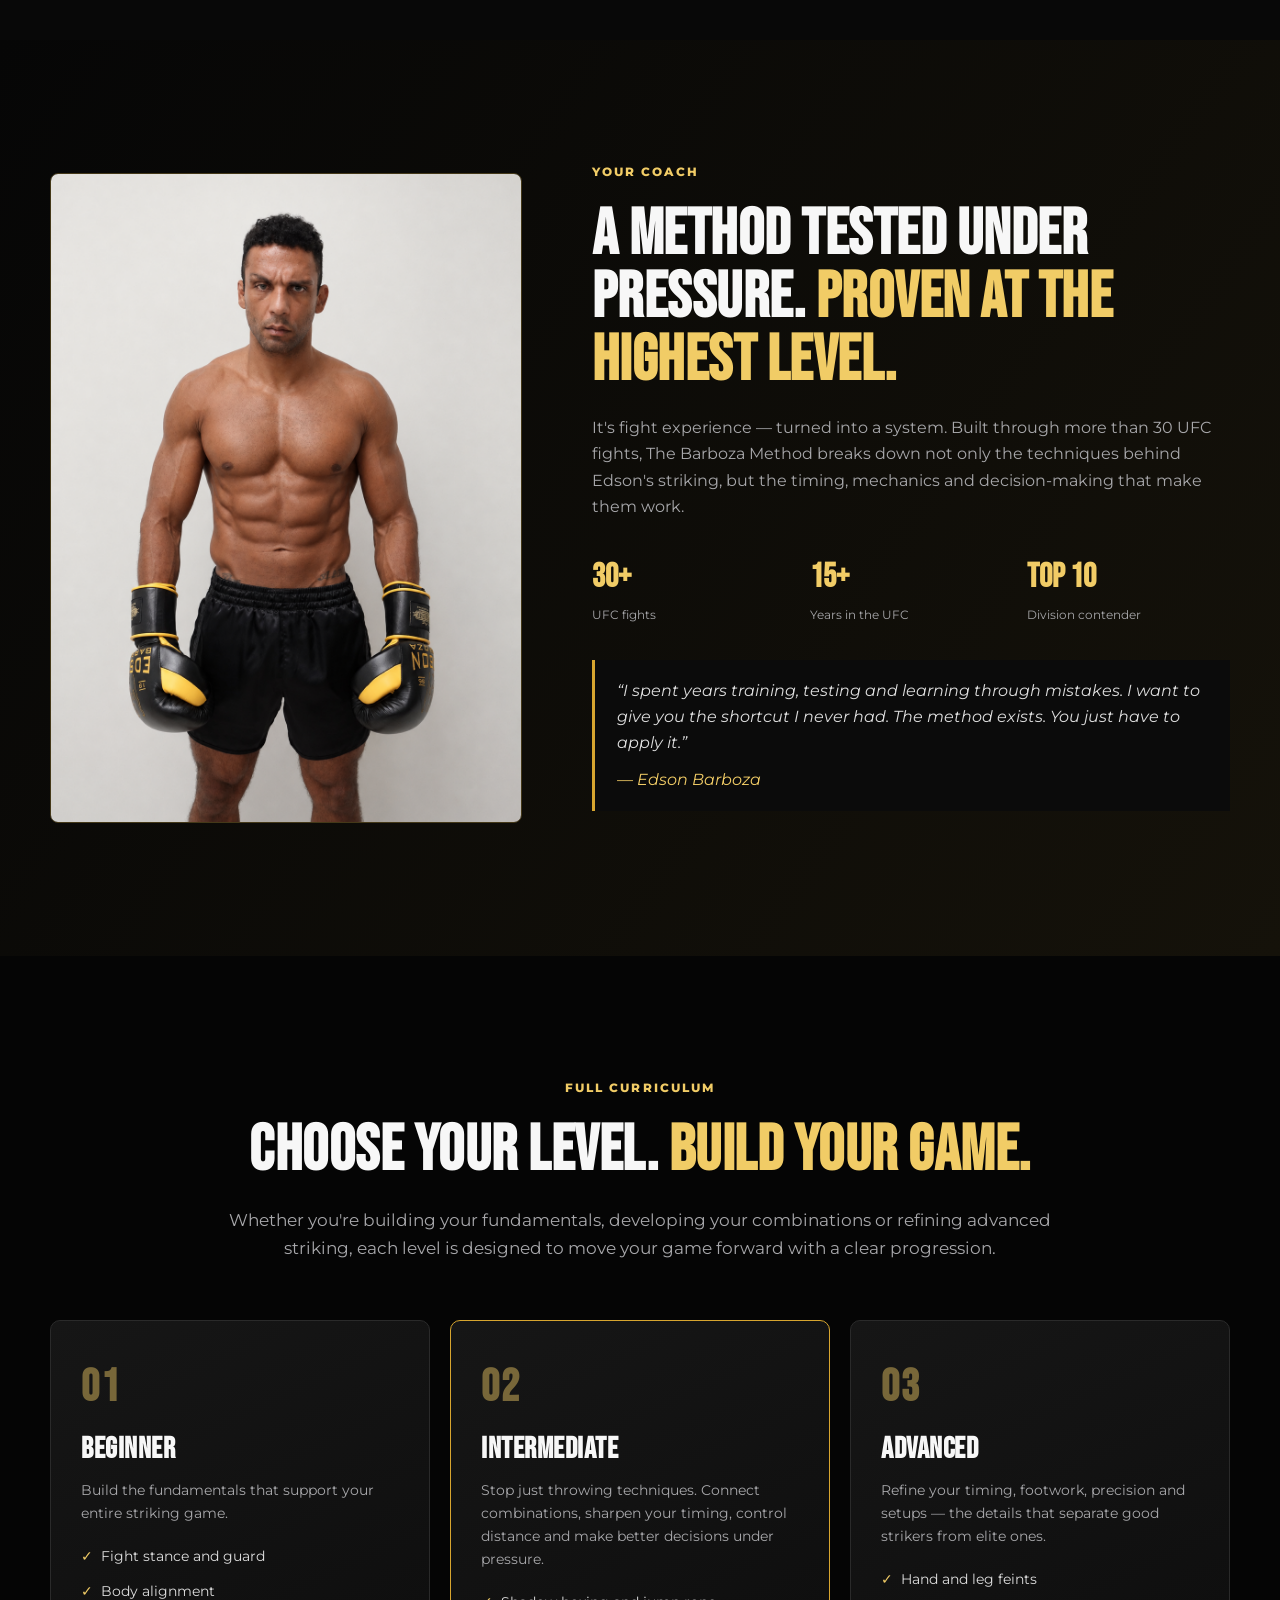
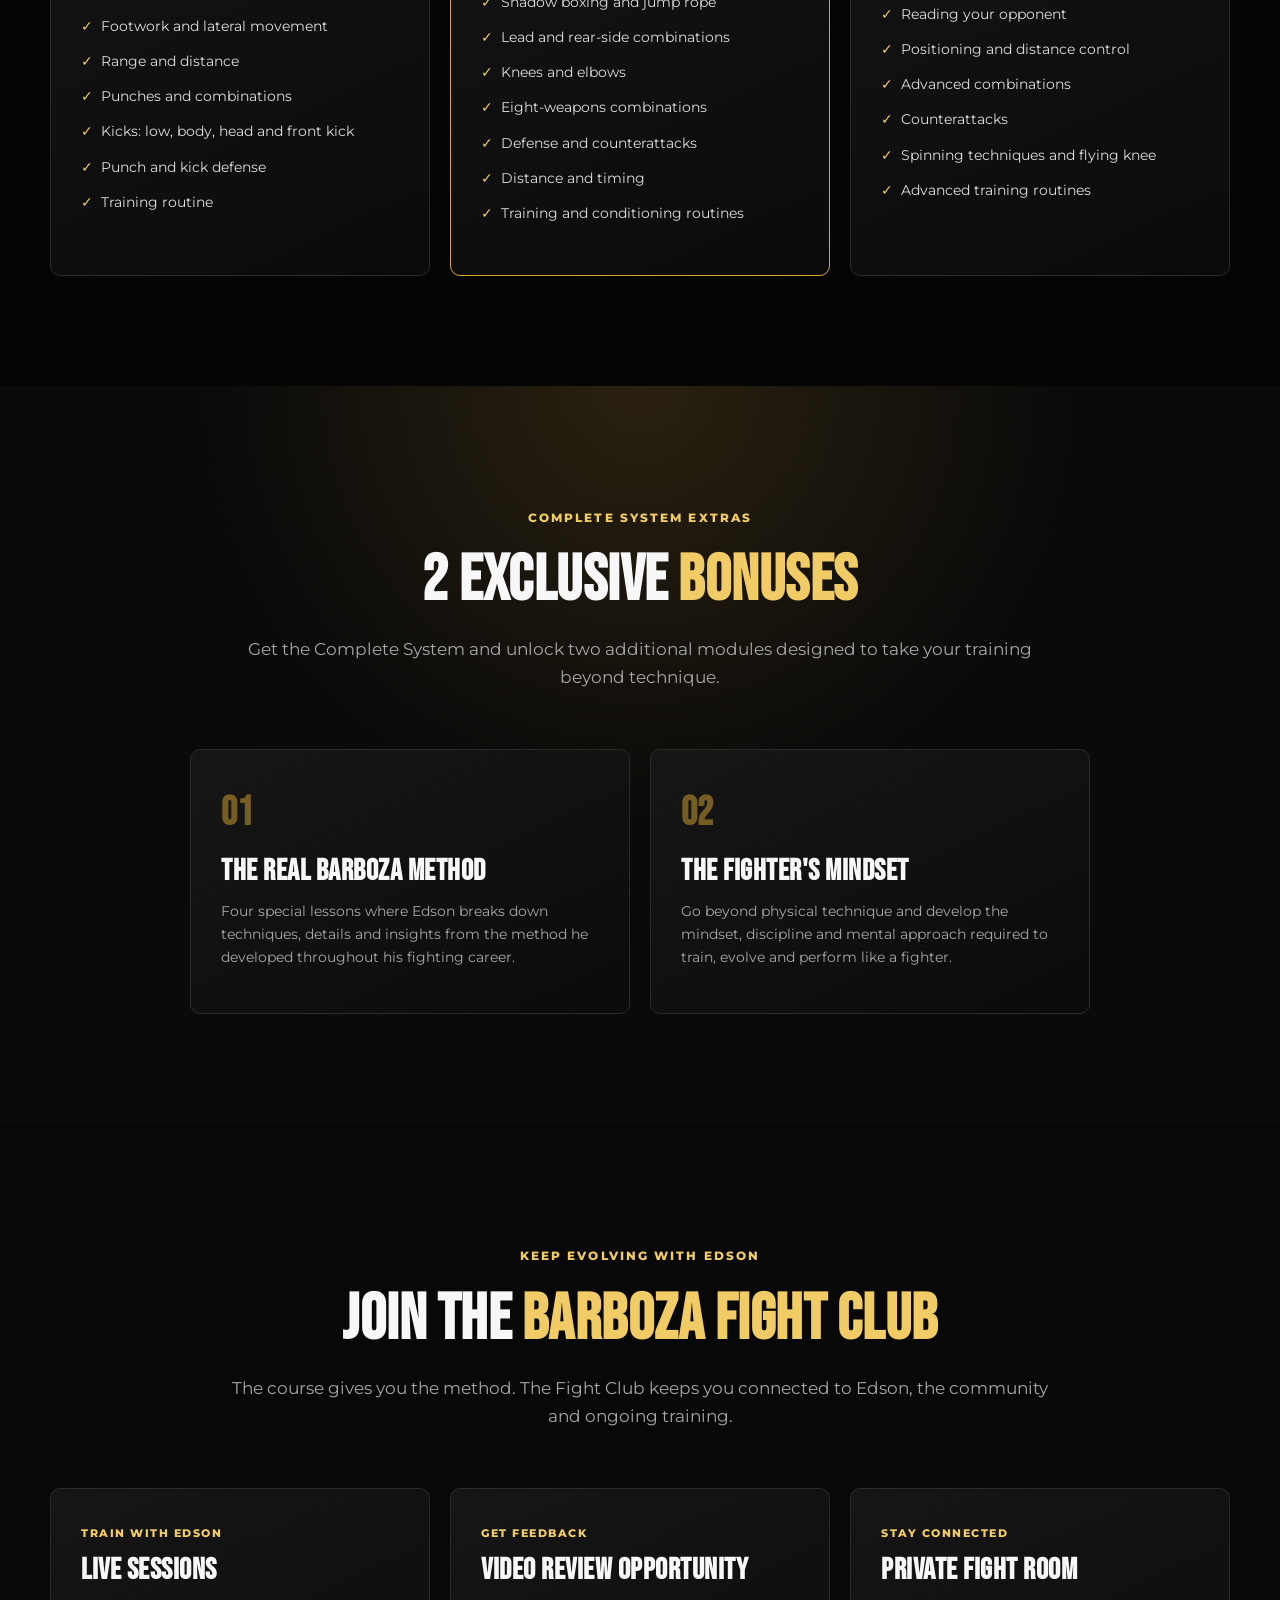
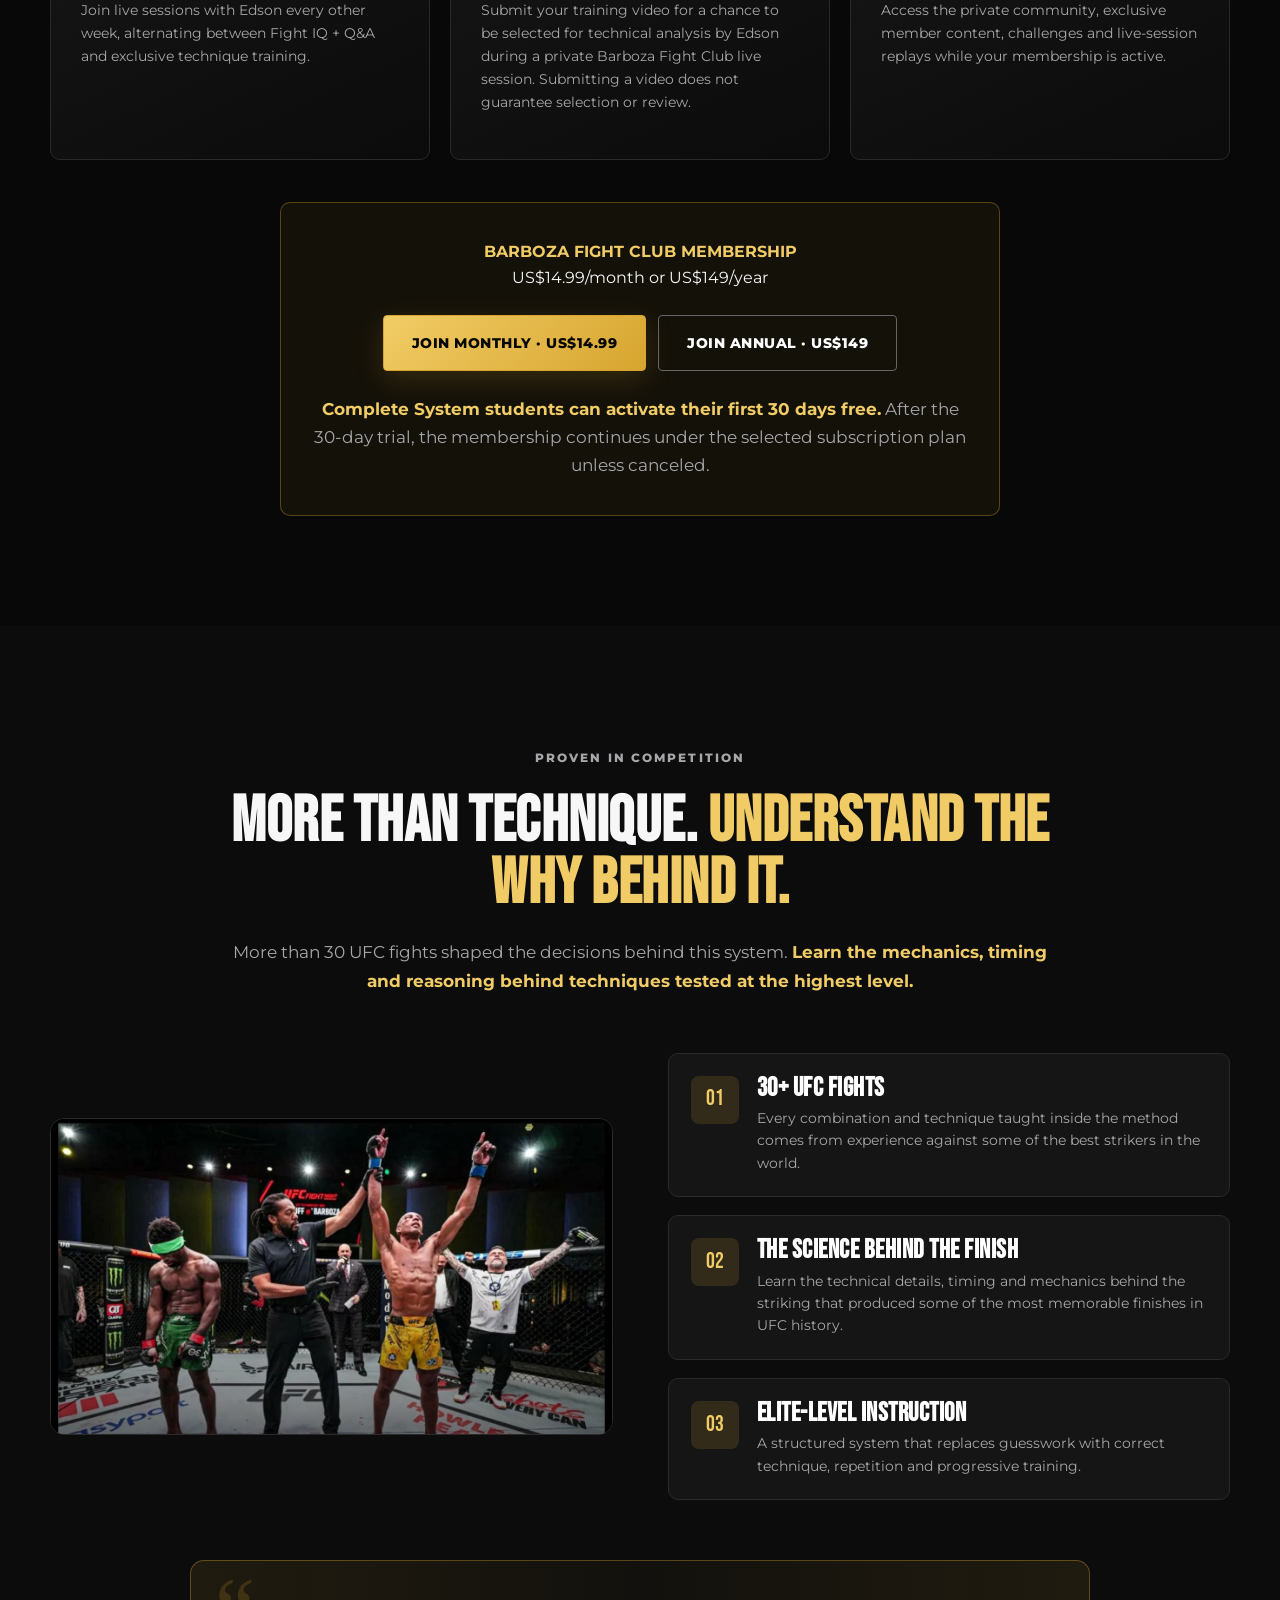
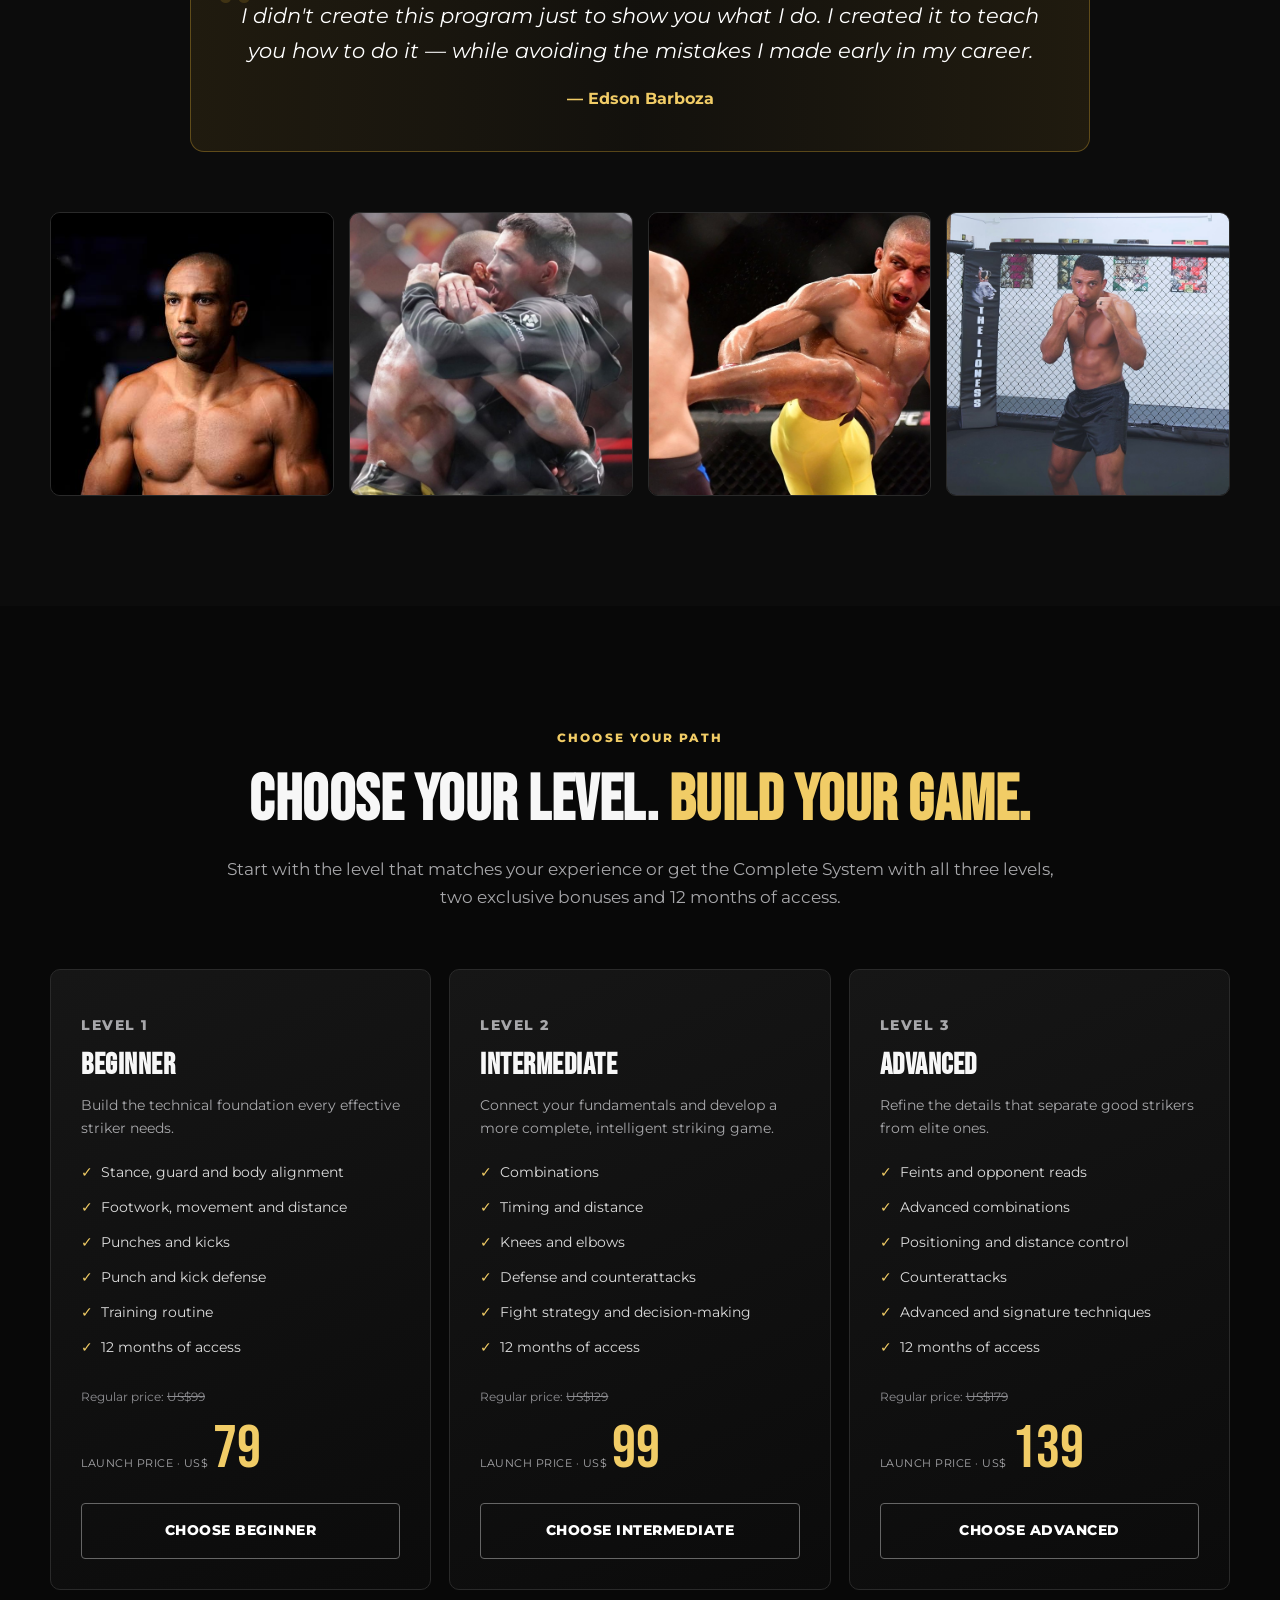
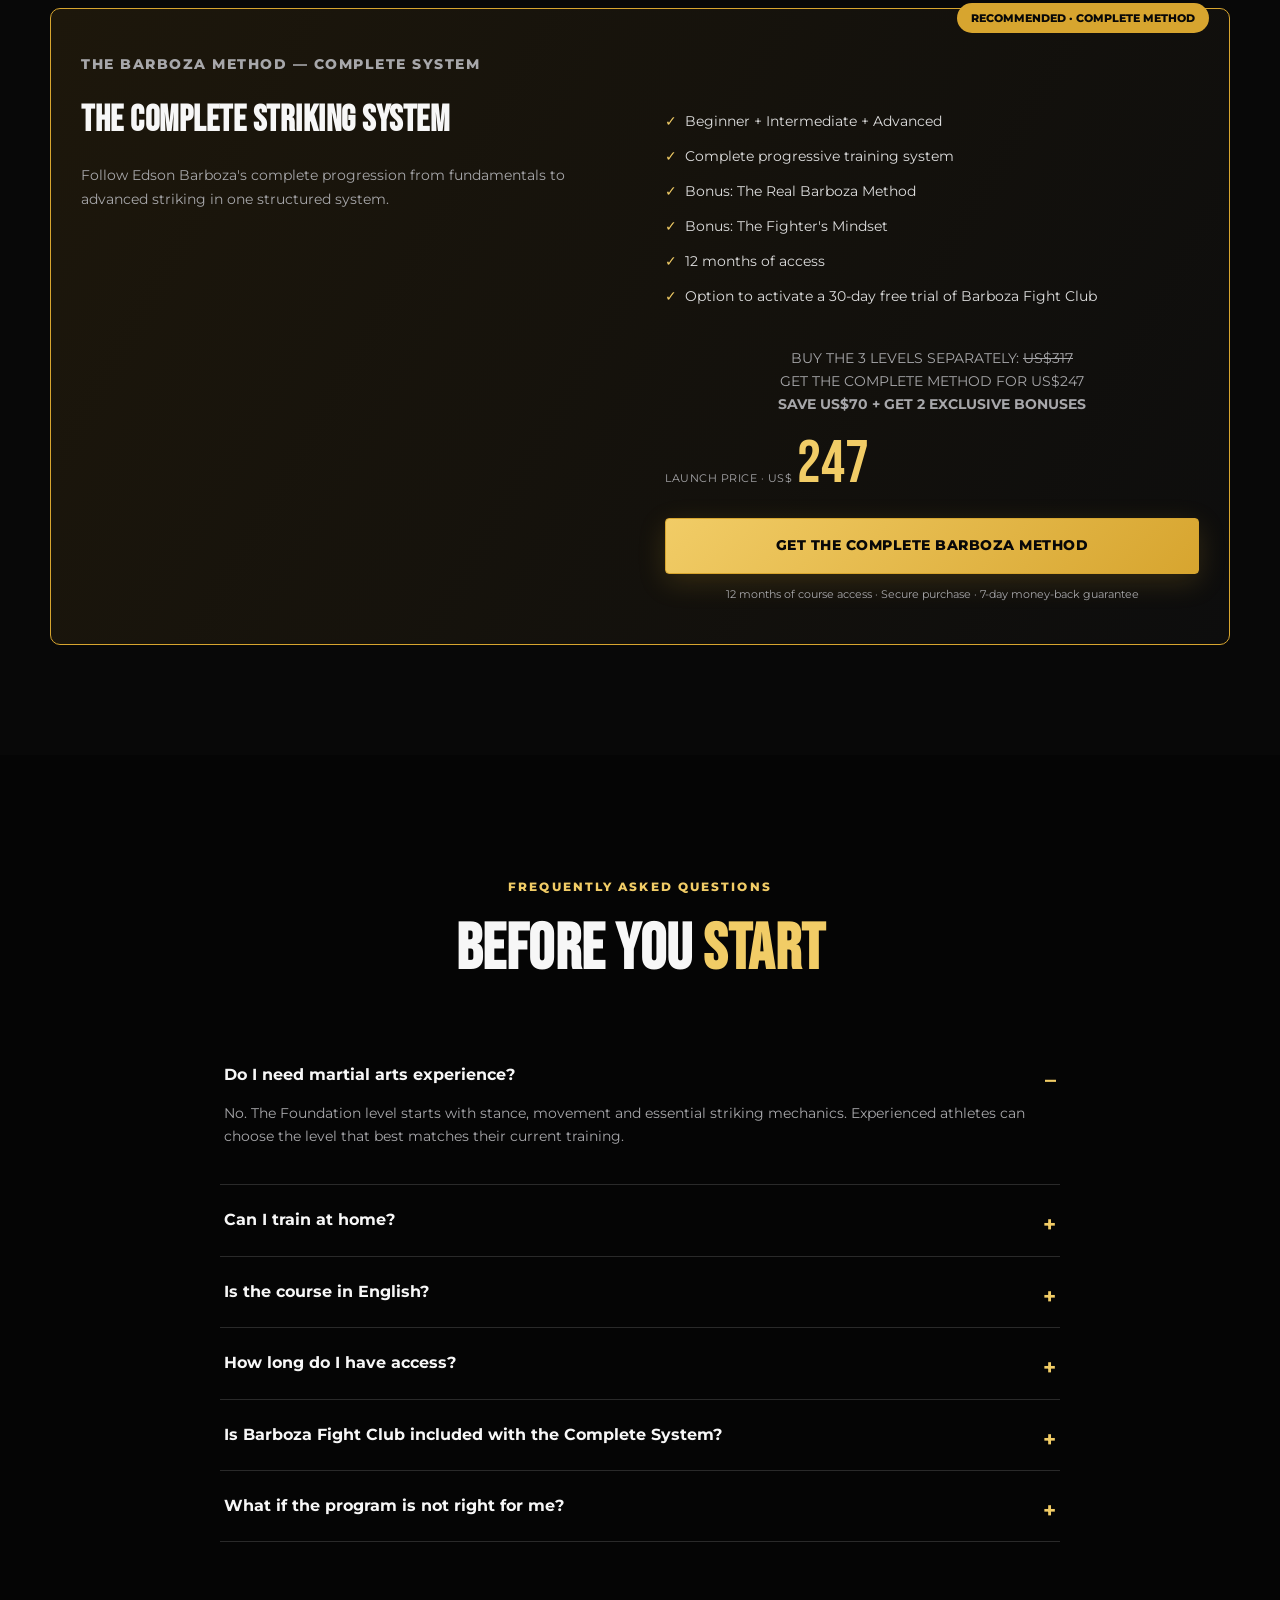
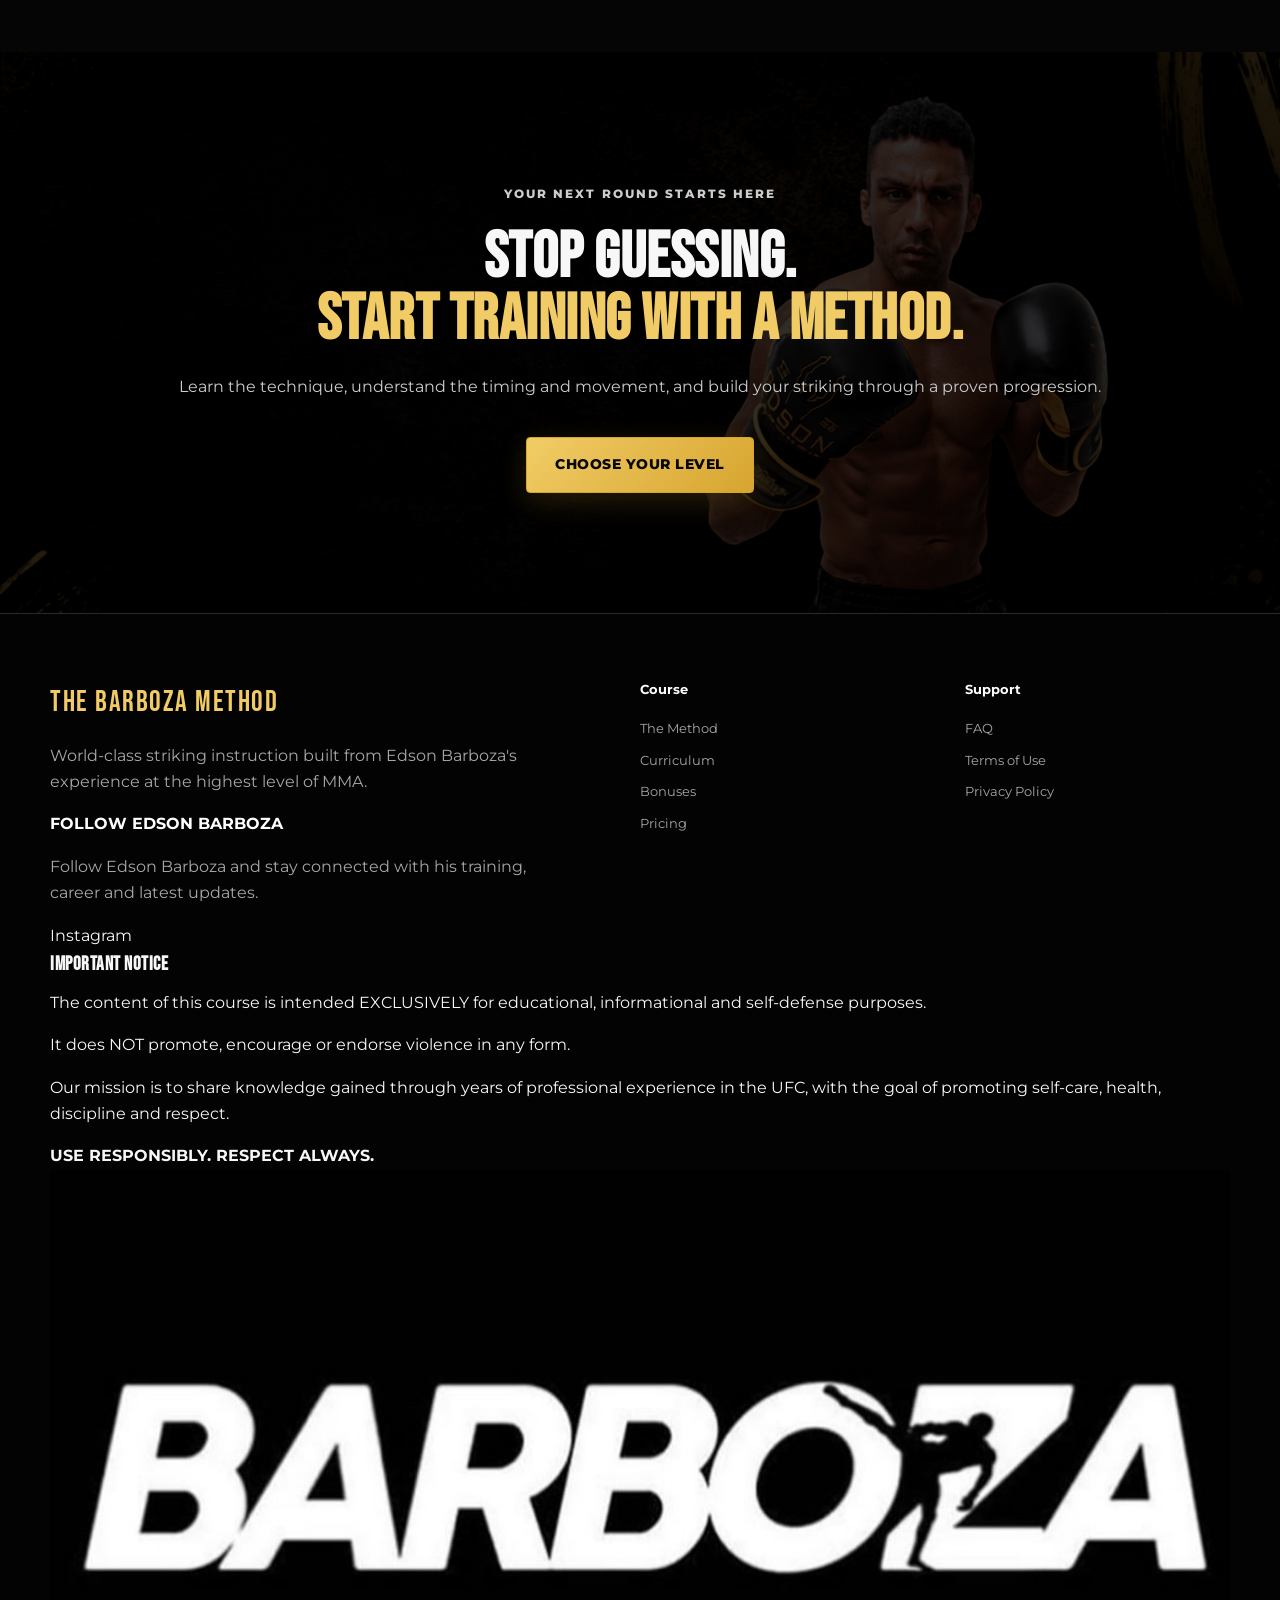
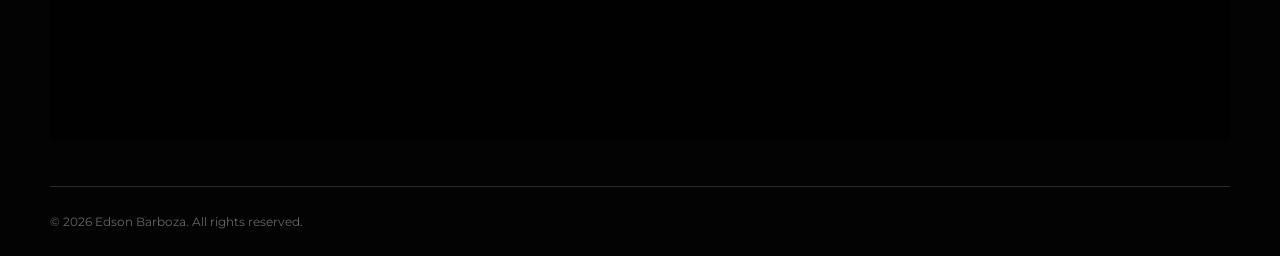
==== commit 0165368a: "Update index.html" ====
--- a/index.html
+++ b/index.html
@@ -118,7 +118,7 @@
       <article class="card reveal">
         <span class="level">GET FEEDBACK</span>
         <h3>VIDEO REVIEW OPPORTUNITY</h3>
-        <p>Submit your training videos for a chance to be selected for Edson's weekly technical review. One video is selected each week.</p>
+        <p>Submit your training video for a chance to be selected for technical analysis by Edson during a private Barboza Fight Club live session. Submitting a video does not guarantee selection or review.</p>
       </article>
 
       <article class="card reveal">
@@ -372,10 +372,10 @@
 
       <div class="footer-social">
         <b>FOLLOW EDSON BARBOZA</b>
-        <p>
-          Discover more about Edson's journey, content and projects
-          beyond The Barboza Method.
-        </p>
+       <p>
+  Follow Edson Barboza and stay connected with his training,
+  career and latest updates.
+</p>
 
         <a
           class="social-button"
@@ -400,7 +400,7 @@
     <div>
       <b>Support</b>
       <a href="#faq">FAQ</a>
-      <a href="mailto:contato@barbozamethod.com">Contact</a>
+     
       <a href="#">Terms of Use</a>
       <a href="#">Privacy Policy</a>
     </div>
@@ -421,7 +421,7 @@
 
     <p>
       Our mission is to share knowledge gained through years of professional
-      experience in UFC, with the goal of promoting self-care, health,
+     experience in the UFC, with the goal of promoting self-care, health,
       discipline and respect.
     </p>
 
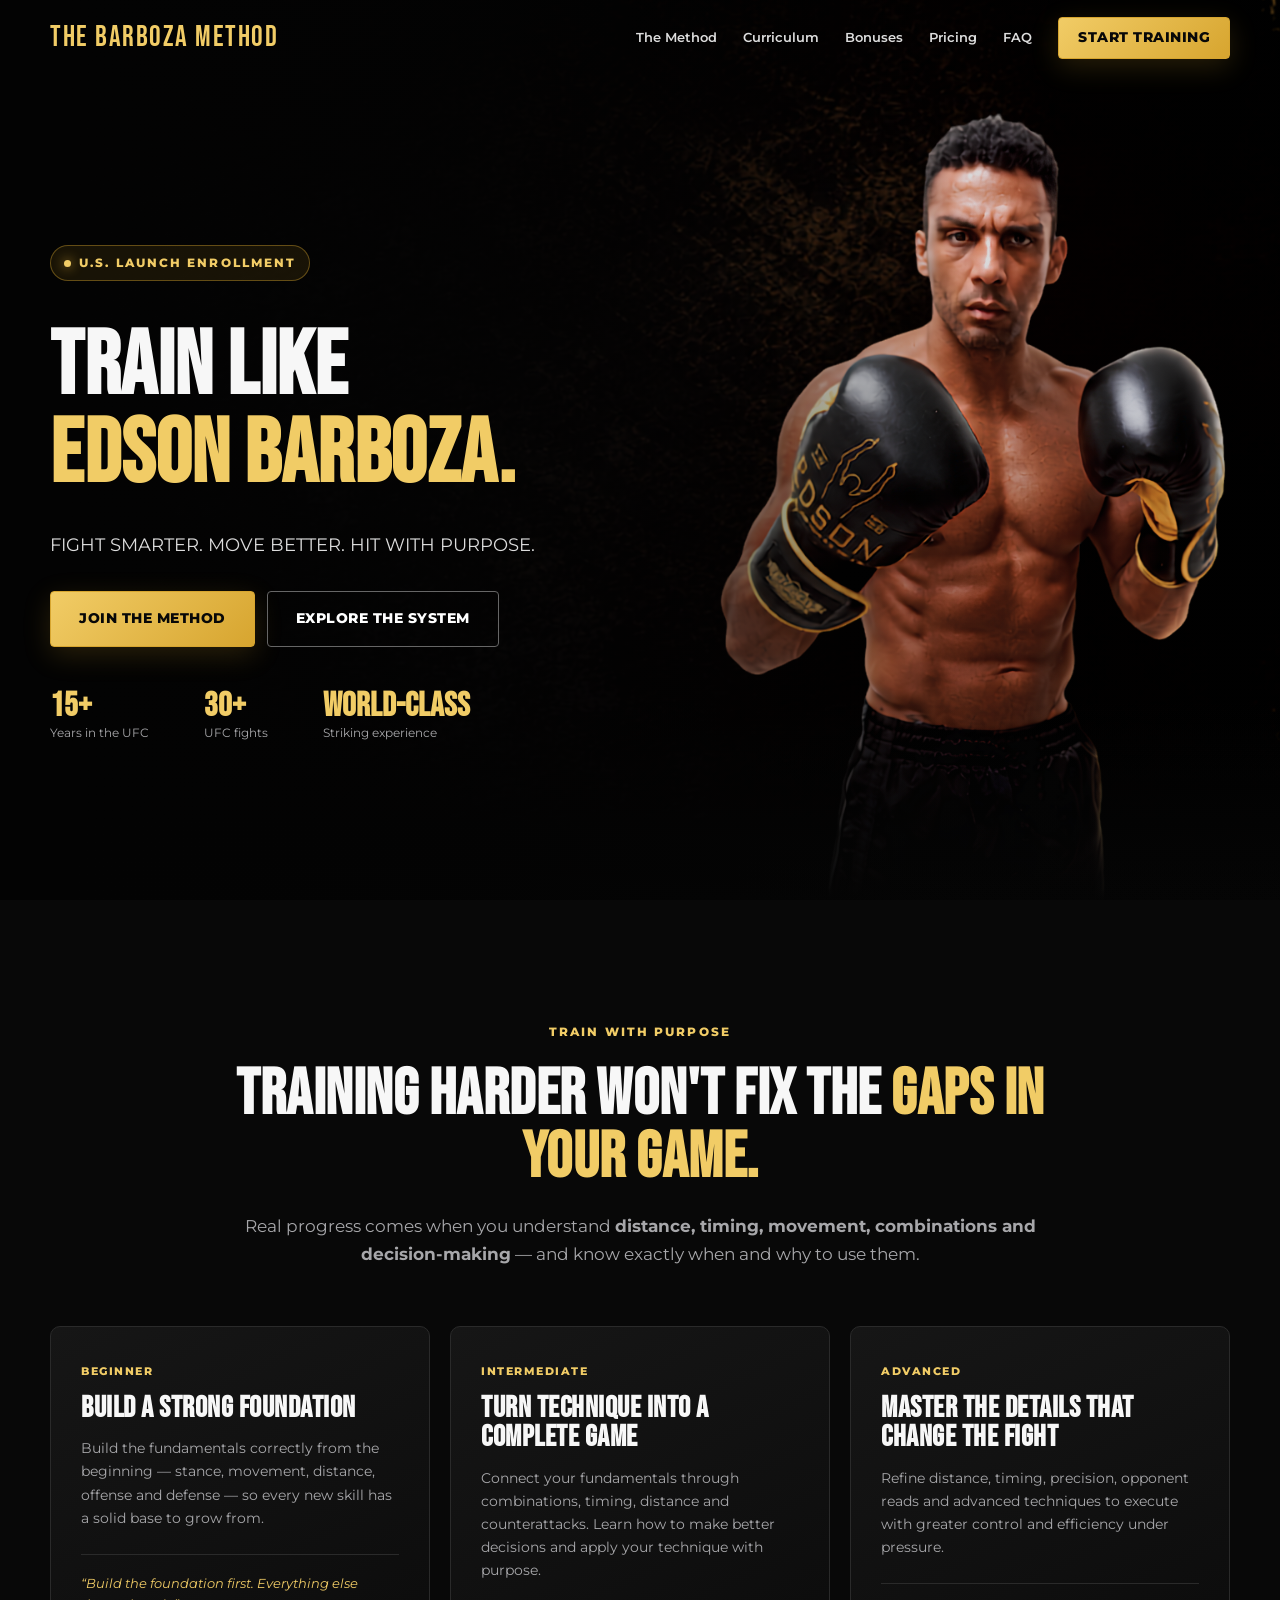
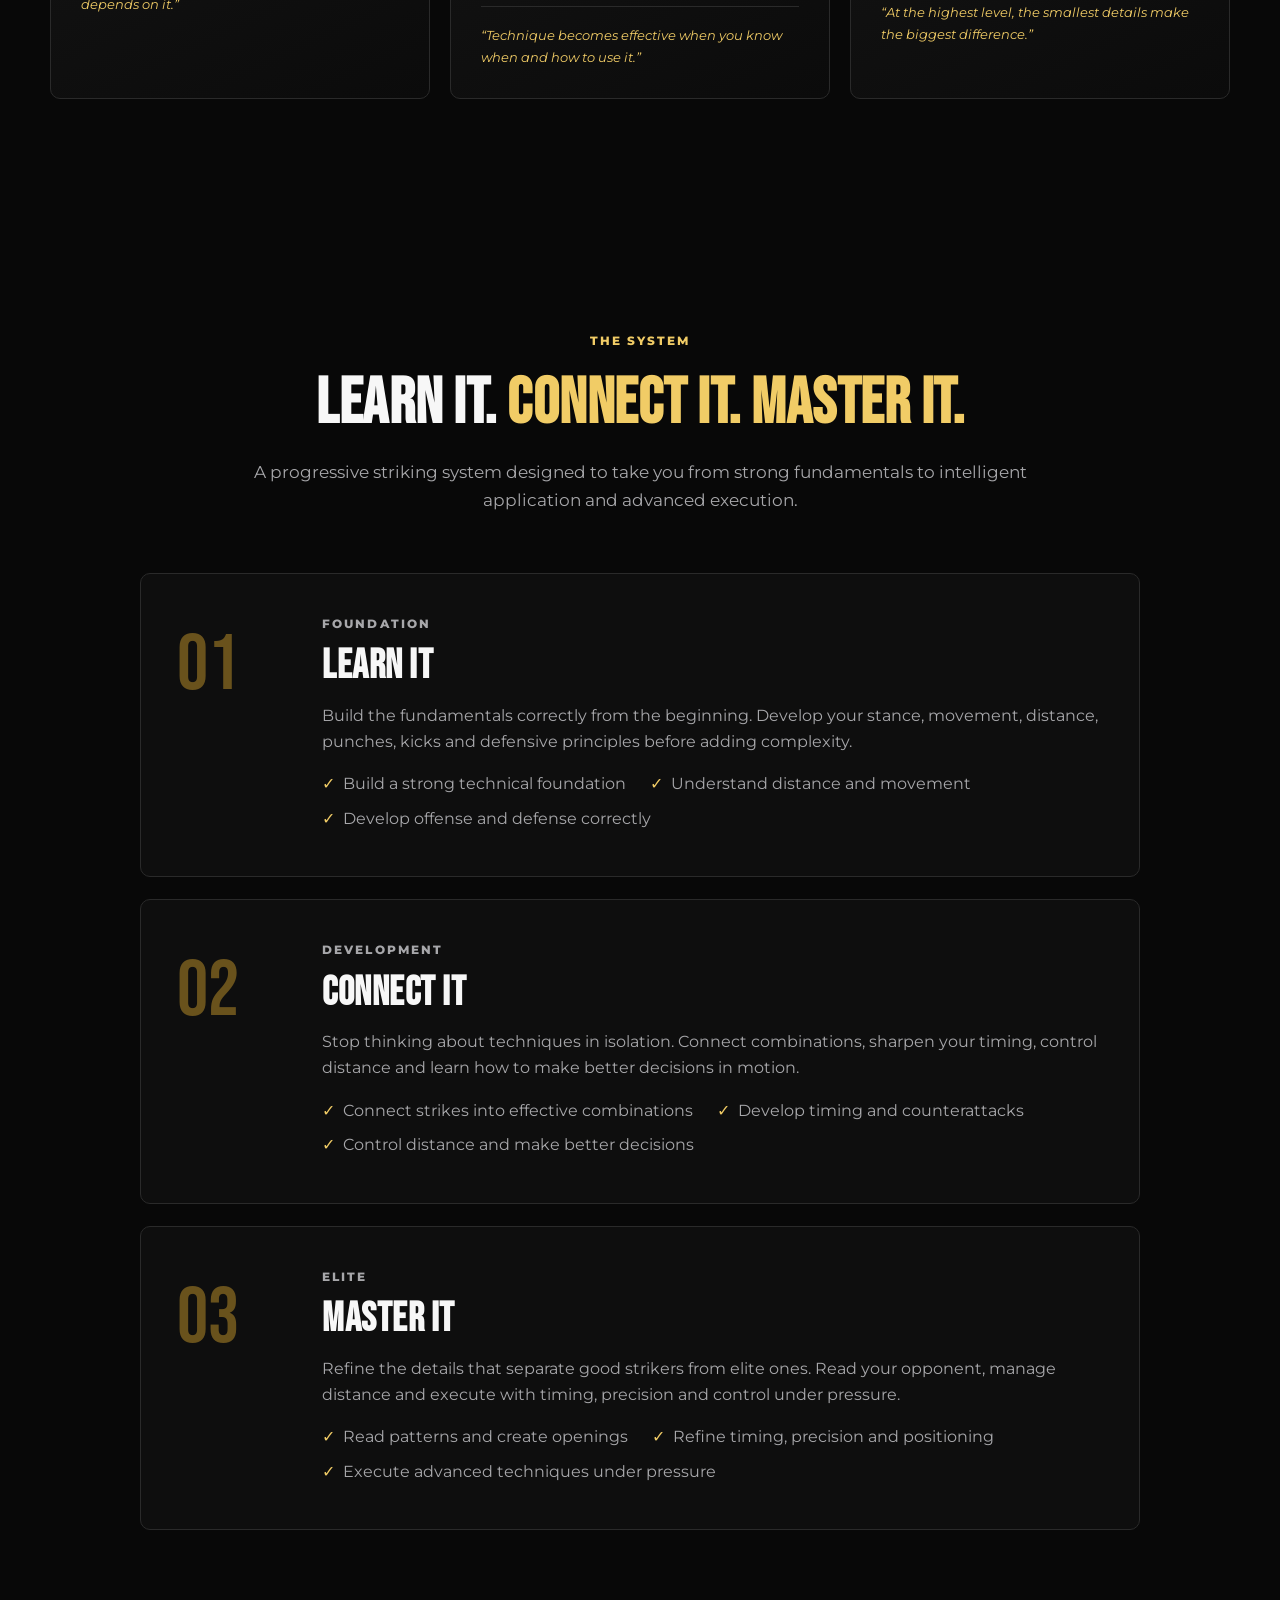
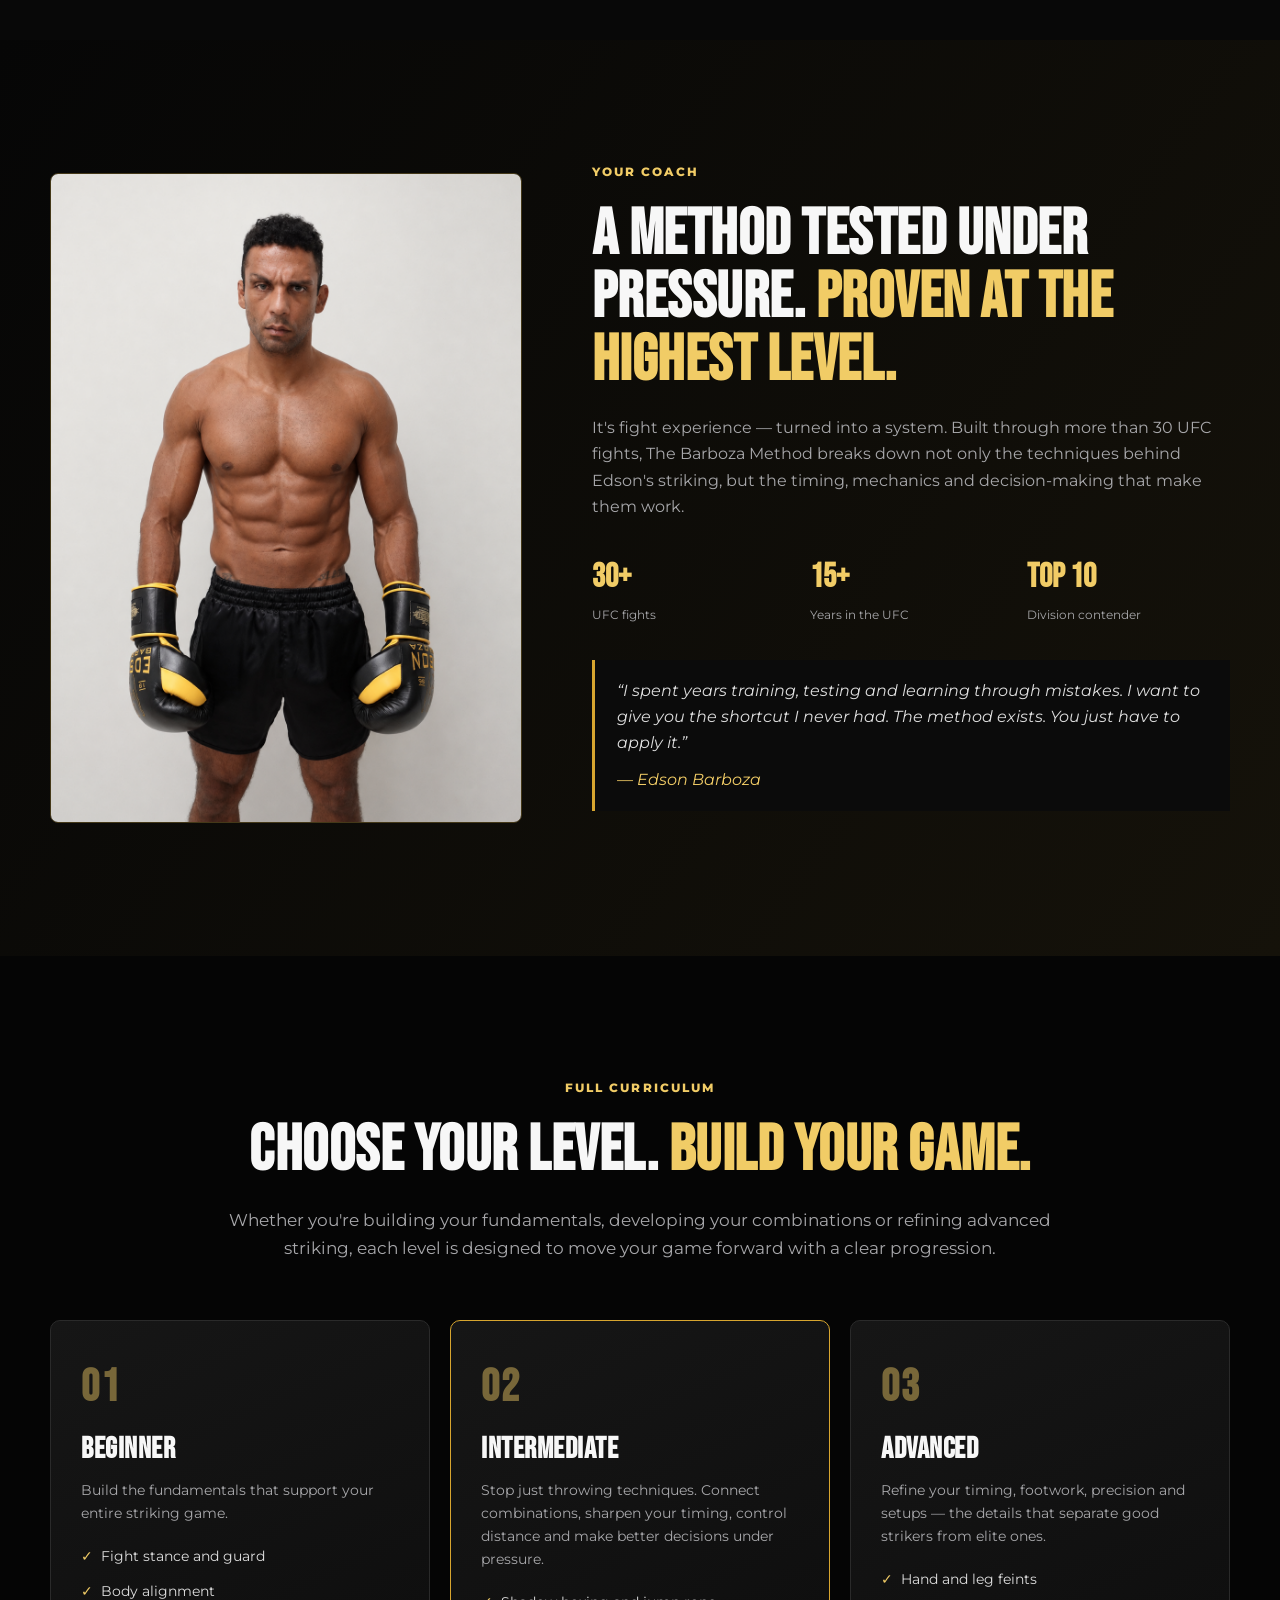
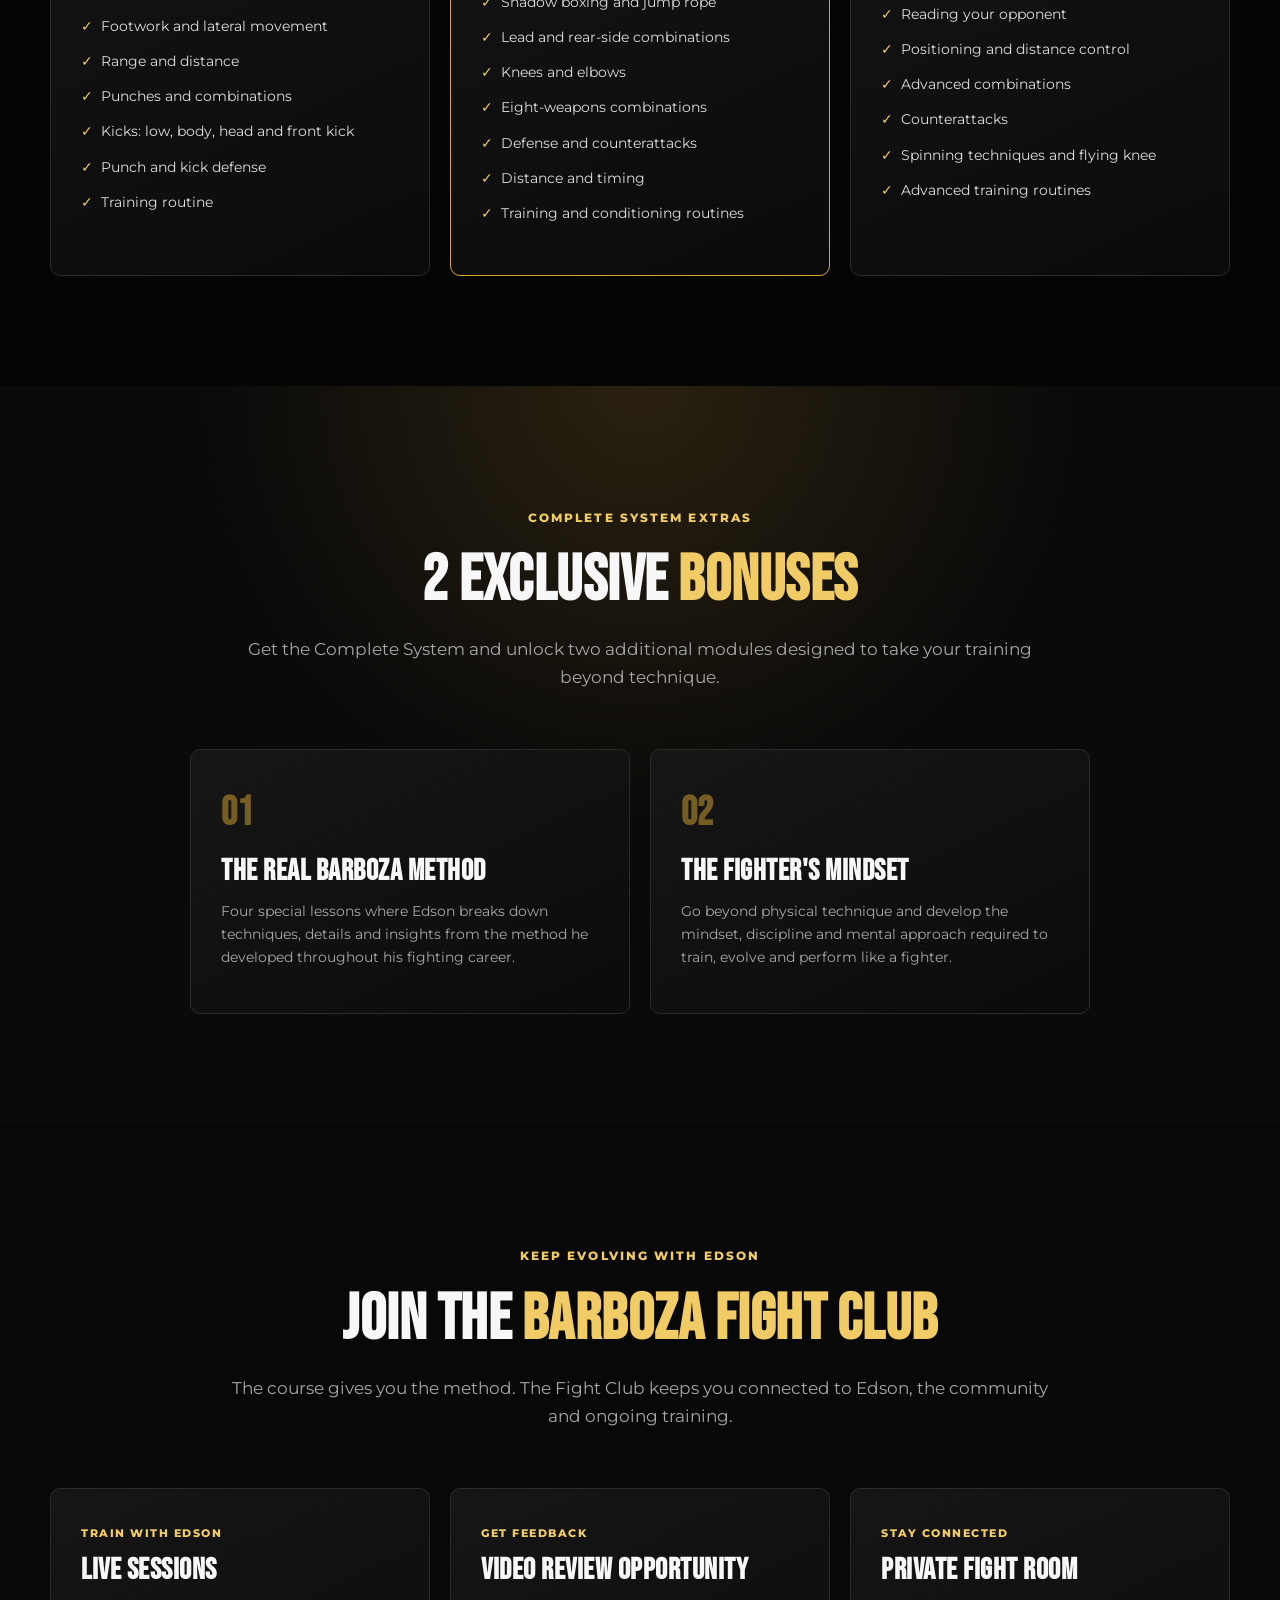
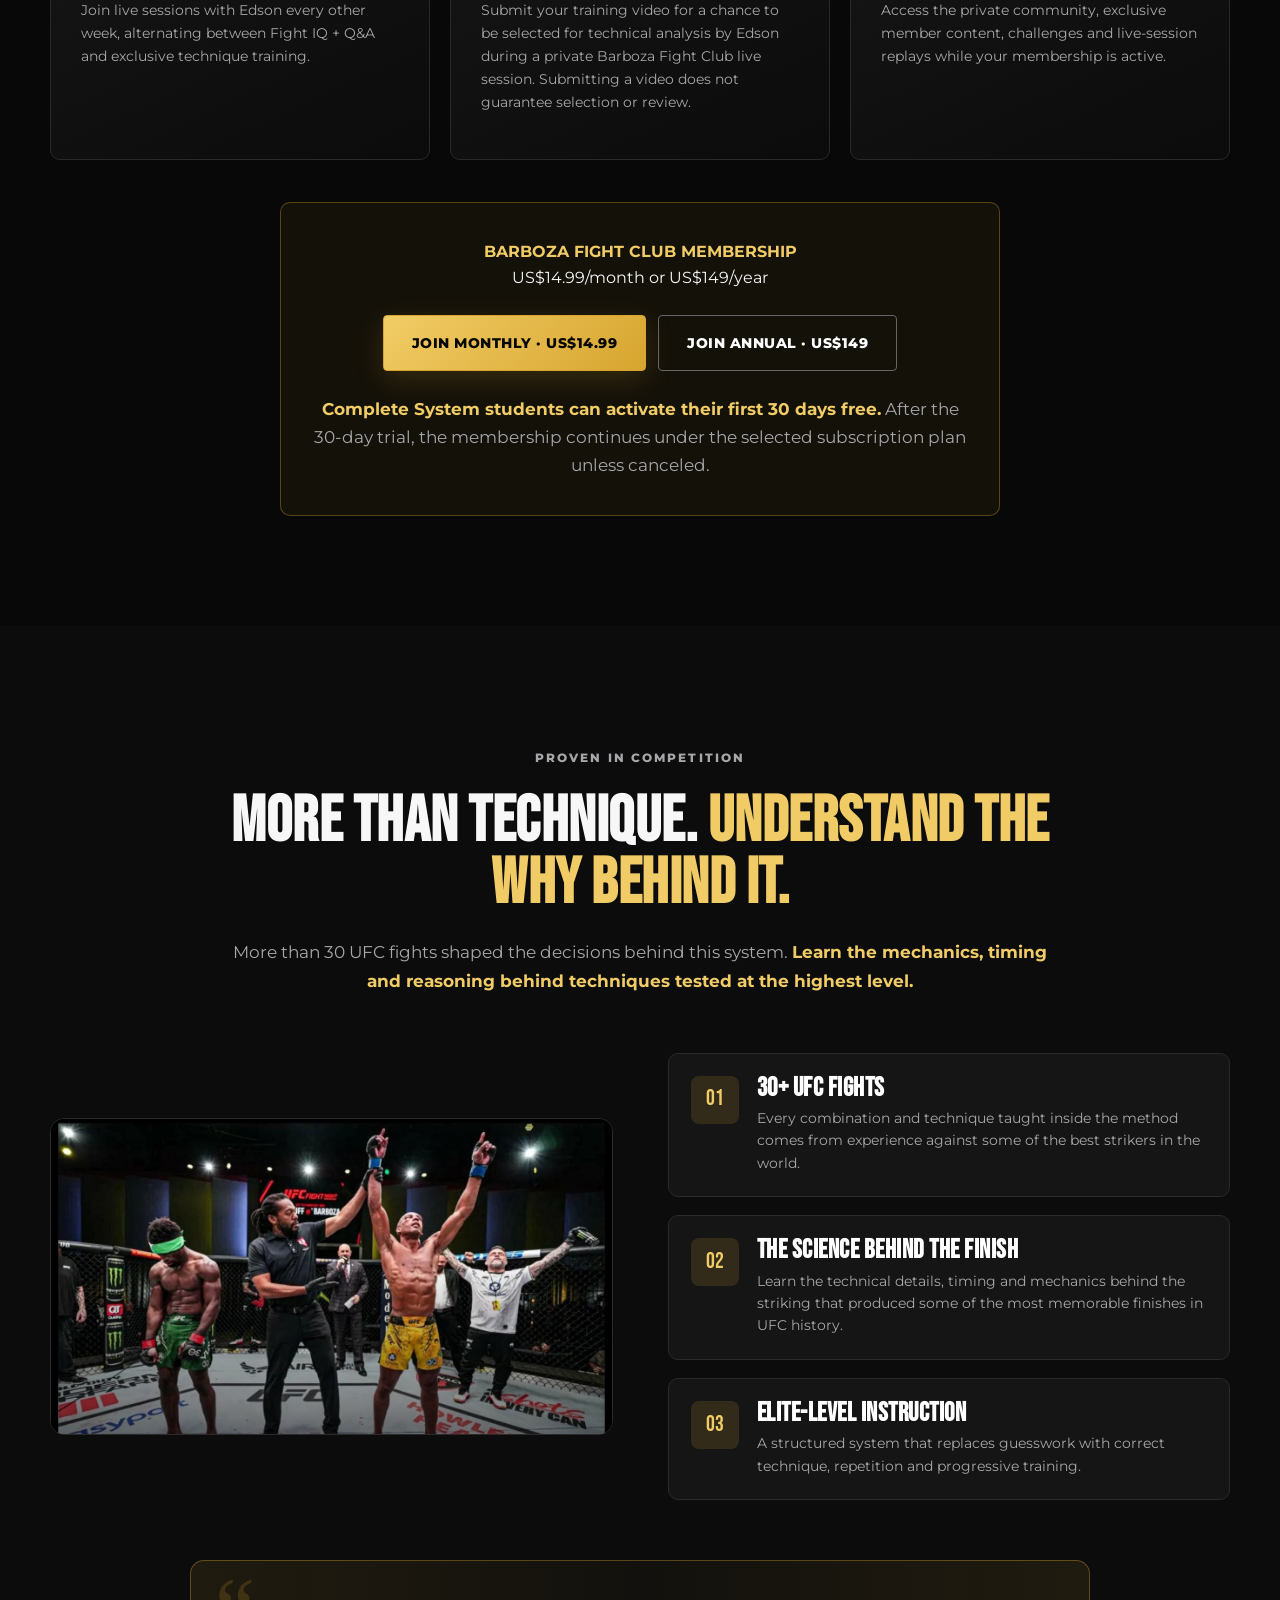
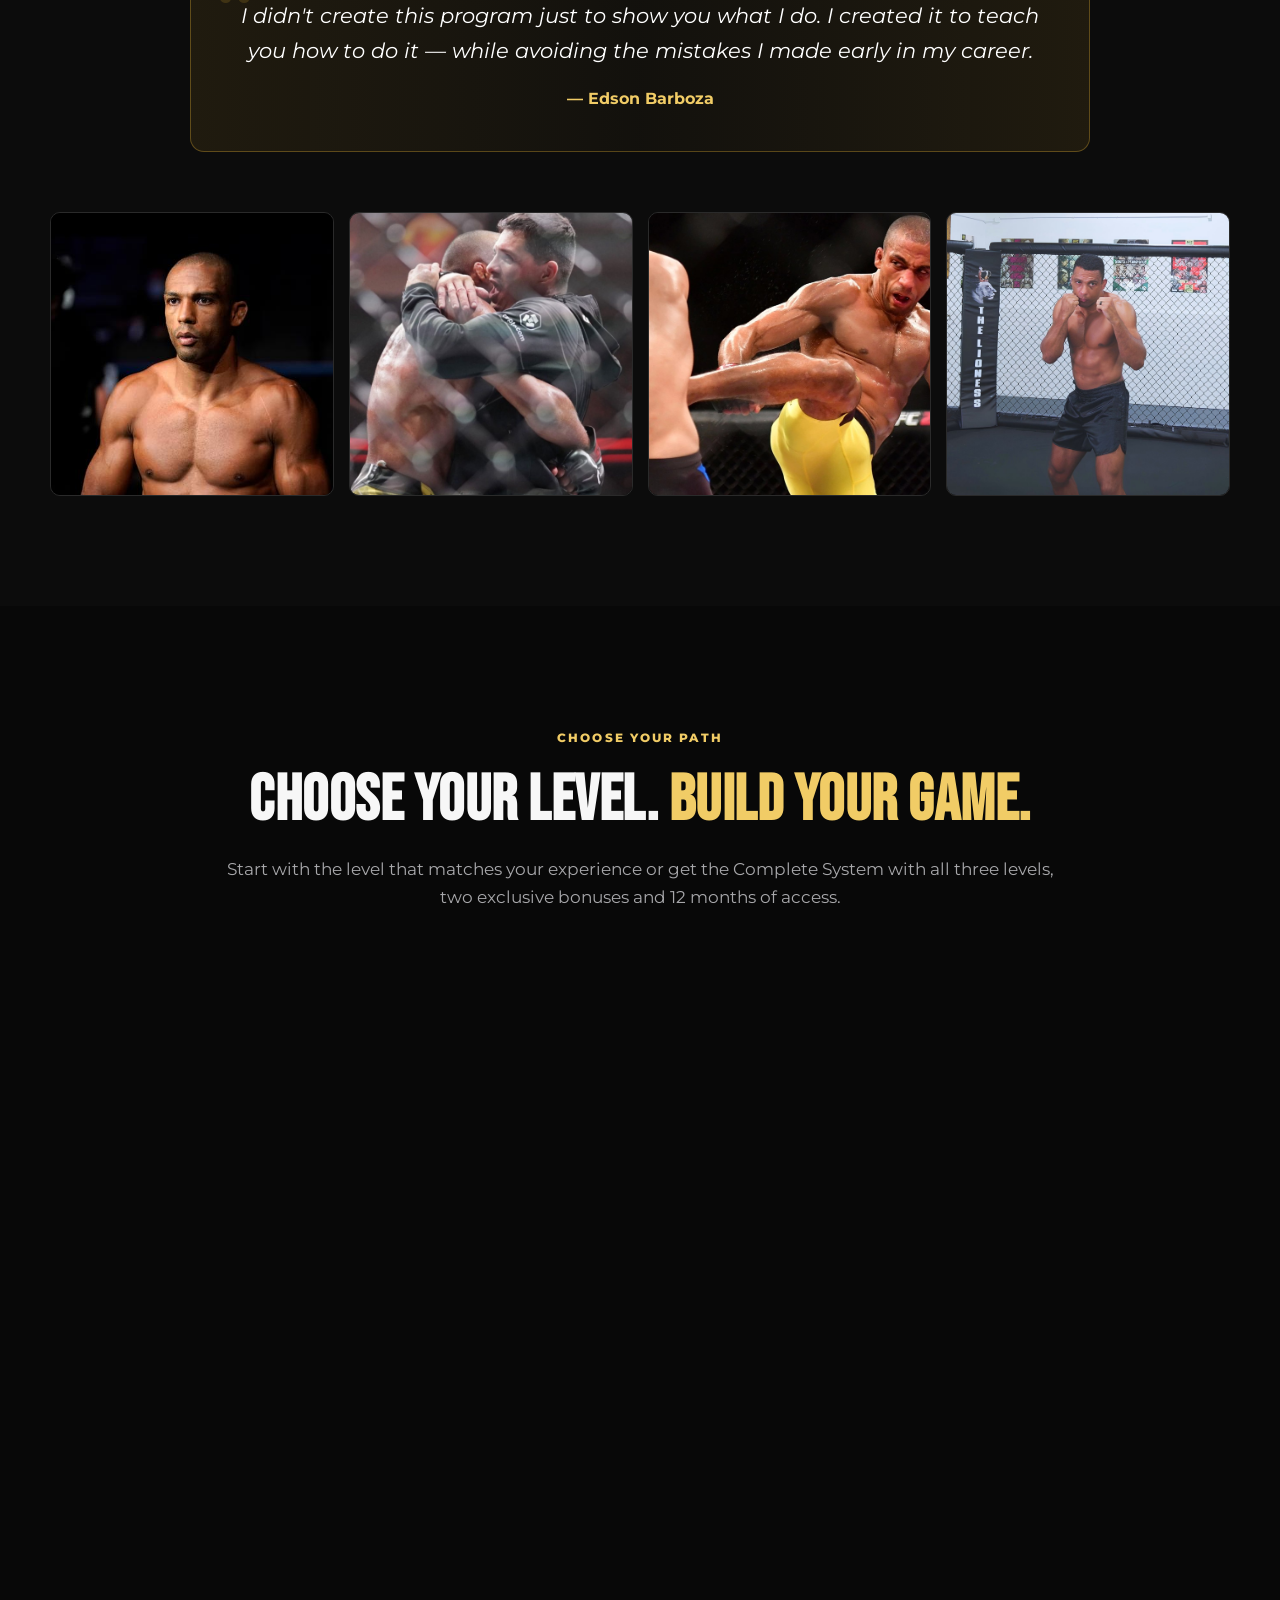
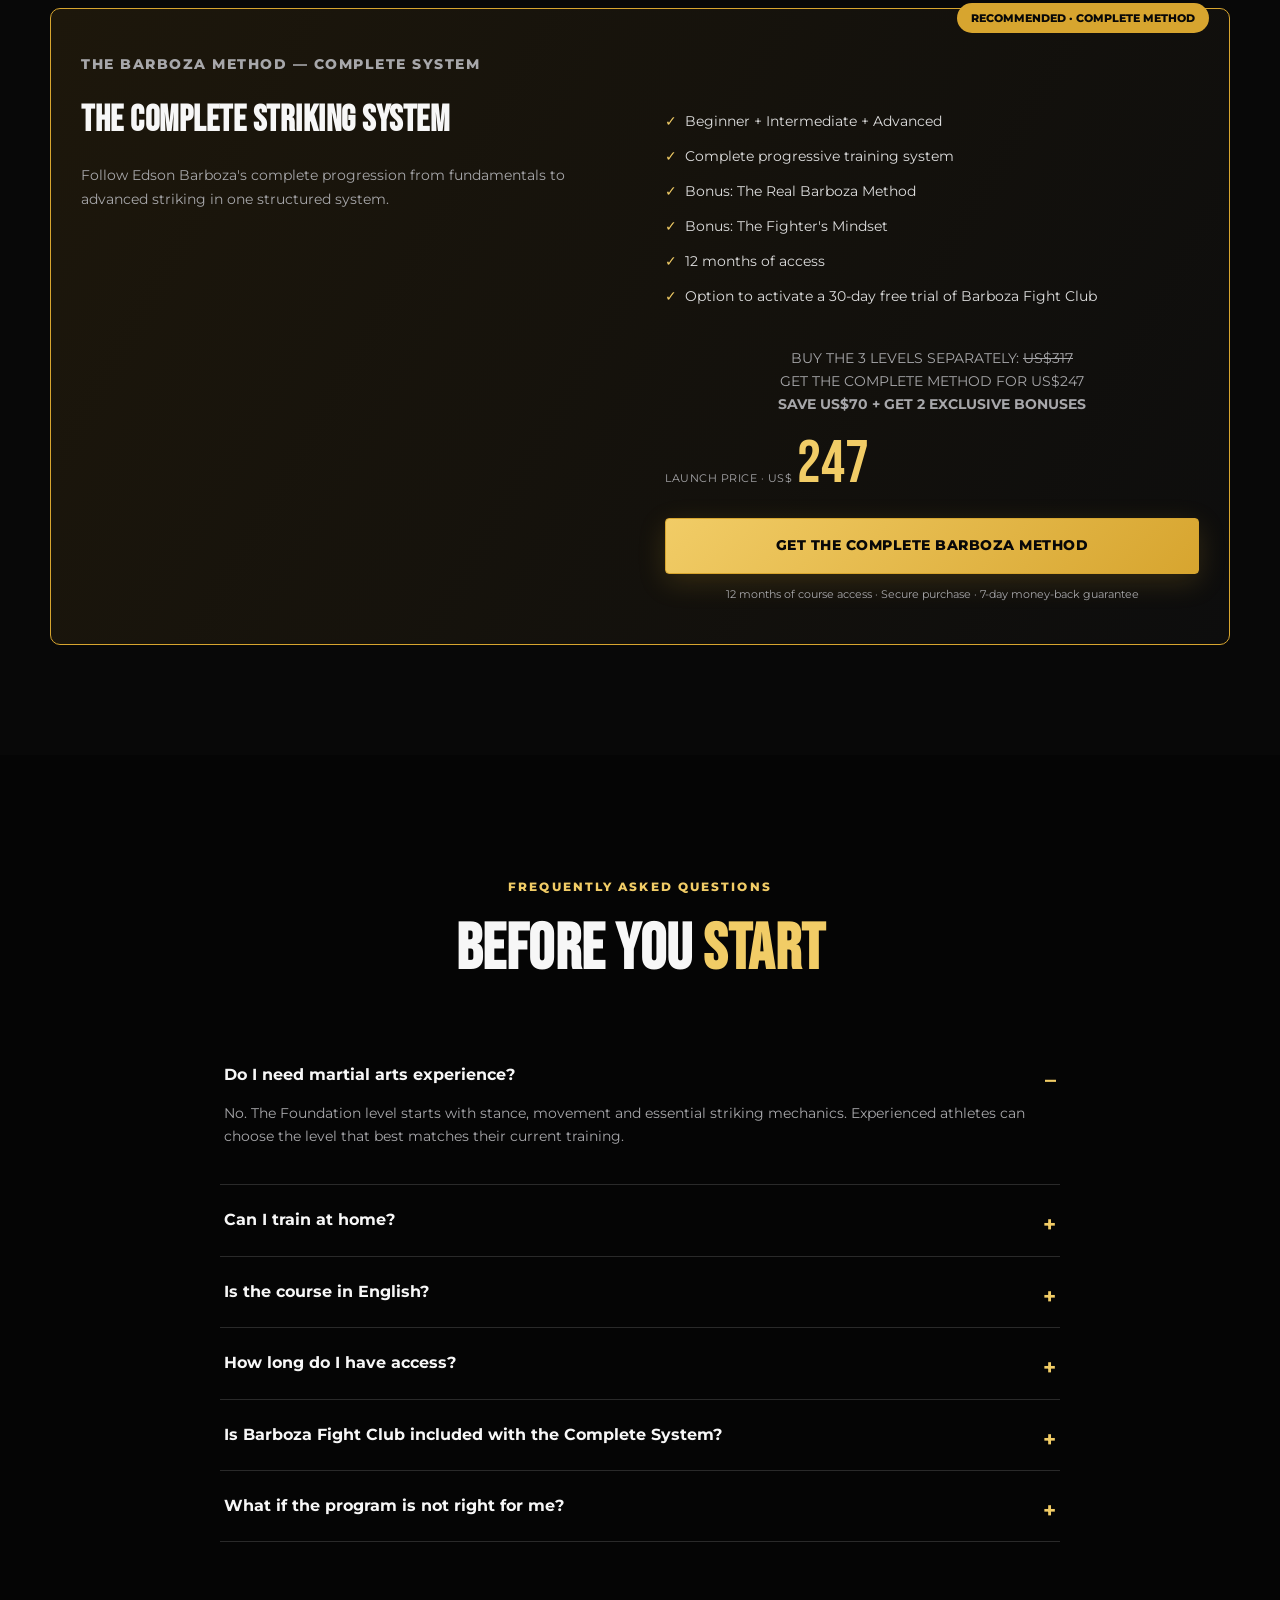
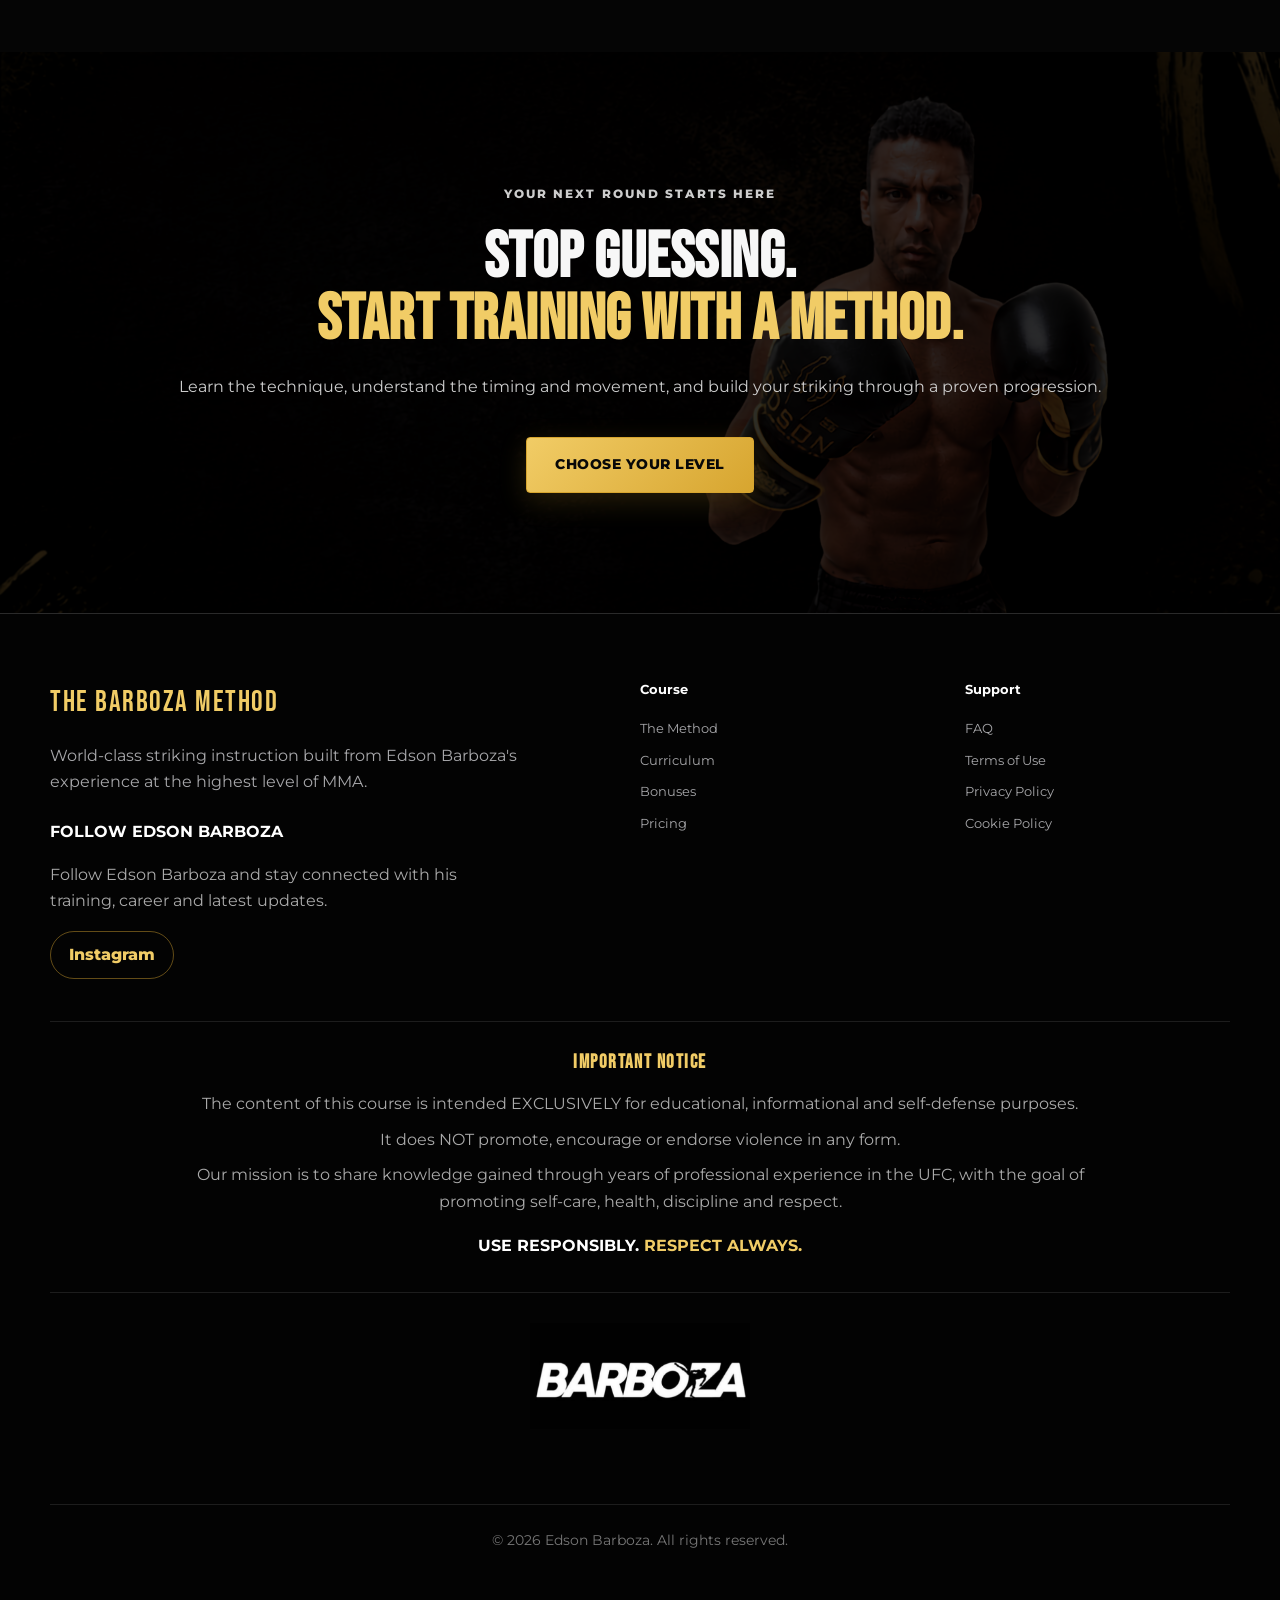
==== commit 98f757ca: "Update index.html" ====
--- a/index.html
+++ b/index.html
@@ -401,8 +401,11 @@
       <b>Support</b>
       <a href="#faq">FAQ</a>
      
-      <a href="#">Terms of Use</a>
-      <a href="#">Privacy Policy</a>
+      
+<a href="terms-of-use.html">Terms of Use</a>
+<a href="privacy-policy.html">Privacy Policy</a>
+<a href="cookie-policy.html">Cookie Policy</a>
+
     </div>
 
   </div>
--- a/styles.css
+++ b/styles.css
@@ -236,3 +236,106 @@
 #fight-club .section-head:last-child strong{
   color:var(--gold2);
 }
+
+
+/* ===== BARBOZA FOOTER — SOCIAL / LEGAL / BRAND ===== */
+
+.footer-social{
+  margin-top:24px;
+}
+
+.footer-social b{
+  display:block;
+  color:#fff;
+  margin-bottom:6px;
+}
+
+.footer-social p{
+  max-width:460px;
+  margin-bottom:16px;
+  color:#aaa;
+}
+
+.social-button{
+  display:inline-flex;
+  align-items:center;
+  justify-content:center;
+  padding:10px 18px;
+  border:1px solid rgba(215,165,47,.45);
+  border-radius:999px;
+  color:var(--gold2);
+  font-weight:800;
+  text-decoration:none;
+  transition:.2s ease;
+}
+
+.social-button:hover{
+  background:var(--gold);
+  color:#000;
+}
+
+.legal-notice{
+  margin-top:42px;
+  padding-top:32px;
+  padding-bottom:32px;
+  border-top:1px solid rgba(255,255,255,.10);
+  text-align:center;
+}
+
+.legal-notice h3{
+  color:var(--gold2);
+  margin:0 0 18px;
+  letter-spacing:.08em;
+}
+
+.legal-notice p{
+  max-width:900px;
+  margin:8px auto;
+  color:#aaa;
+  line-height:1.7;
+}
+
+.legal-notice strong{
+  display:block;
+  margin-top:18px;
+  color:#fff;
+}
+
+.legal-notice strong span{
+  color:var(--gold2);
+}
+
+.barboza-footer-brand{
+  padding:30px 0;
+  border-top:1px solid rgba(255,255,255,.10);
+  display:flex;
+  justify-content:center;
+  align-items:center;
+}
+
+.barboza-footer-brand img{
+  display:block;
+  width:220px;
+  max-width:60%;
+  height:auto;
+  object-fit:contain;
+}
+
+.copyright{
+  padding:24px 0;
+  border-top:1px solid rgba(255,255,255,.10);
+  color:#777;
+  font-size:14px;
+  text-align:center;
+}
+
+@media(max-width:700px){
+  .legal-notice{
+    margin-top:32px;
+    padding-top:28px;
+  }
+
+  .barboza-footer-brand img{
+    width:180px;
+  }
+}
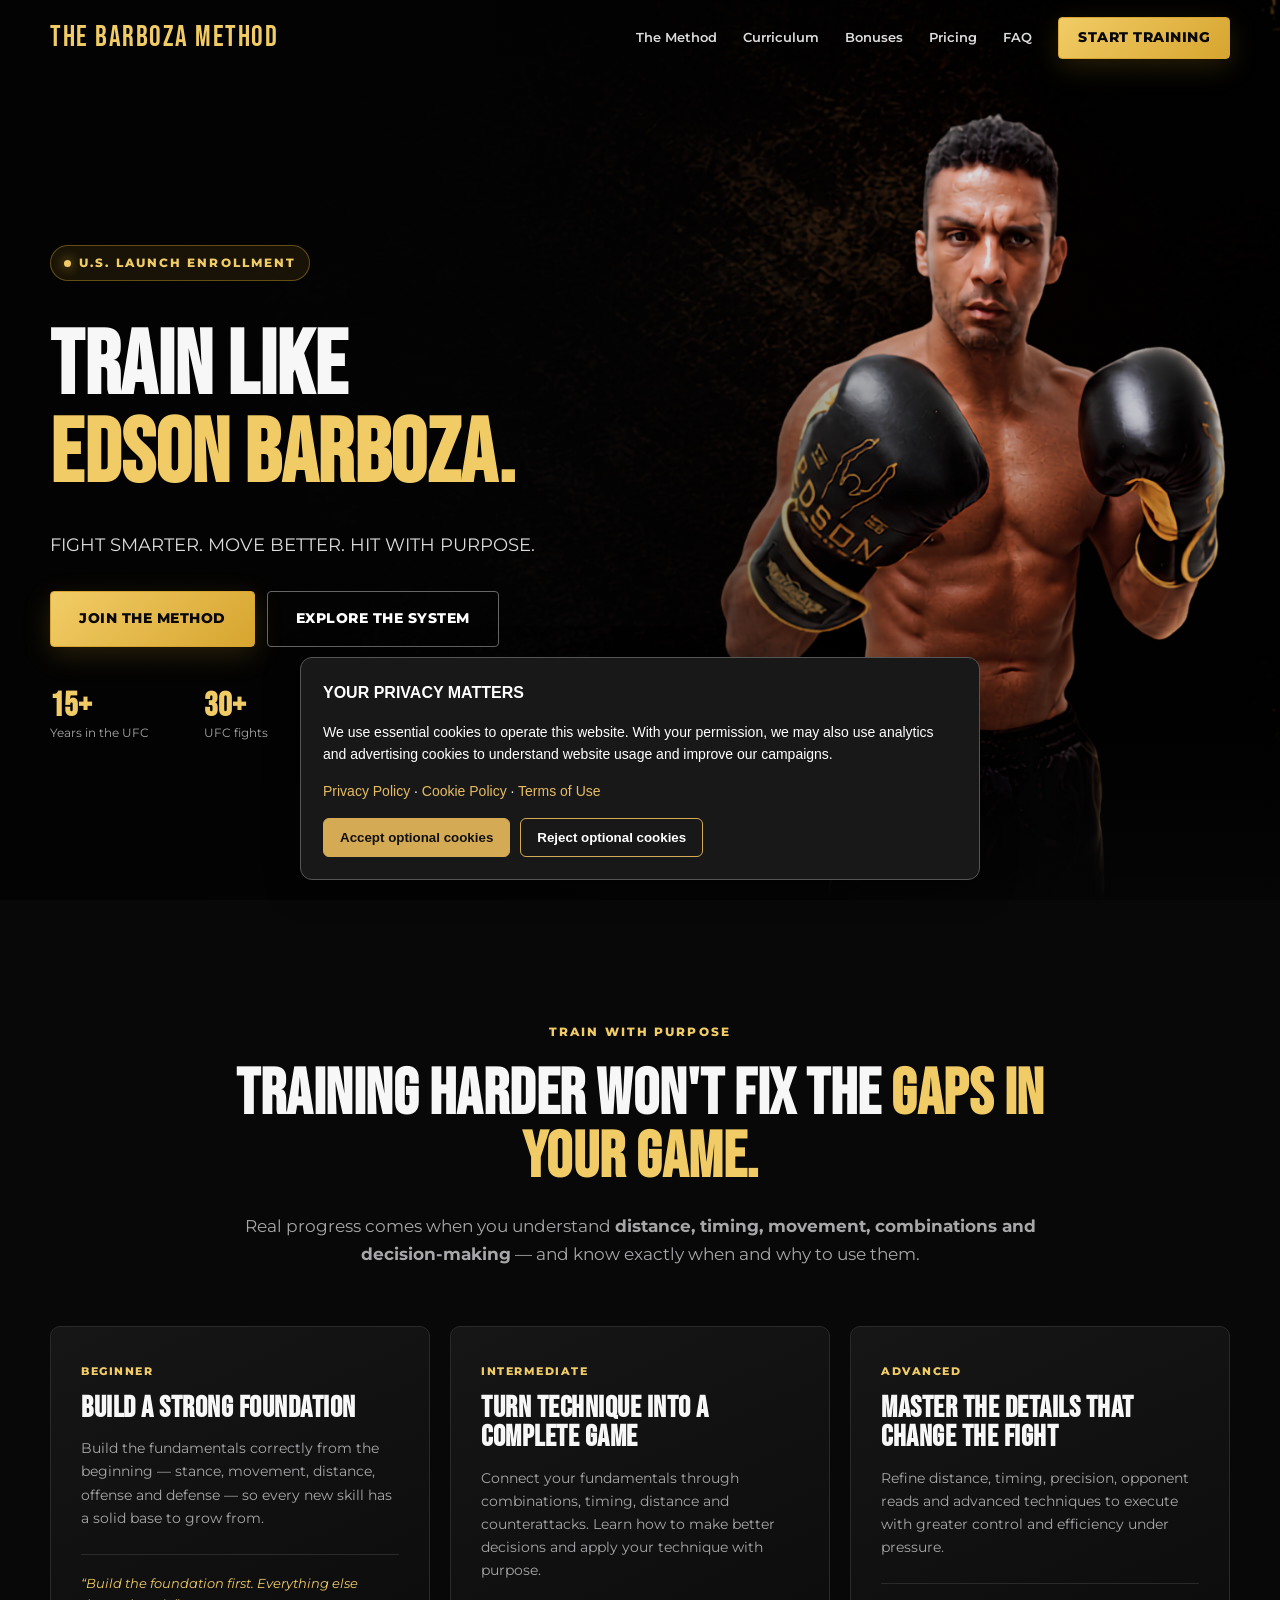
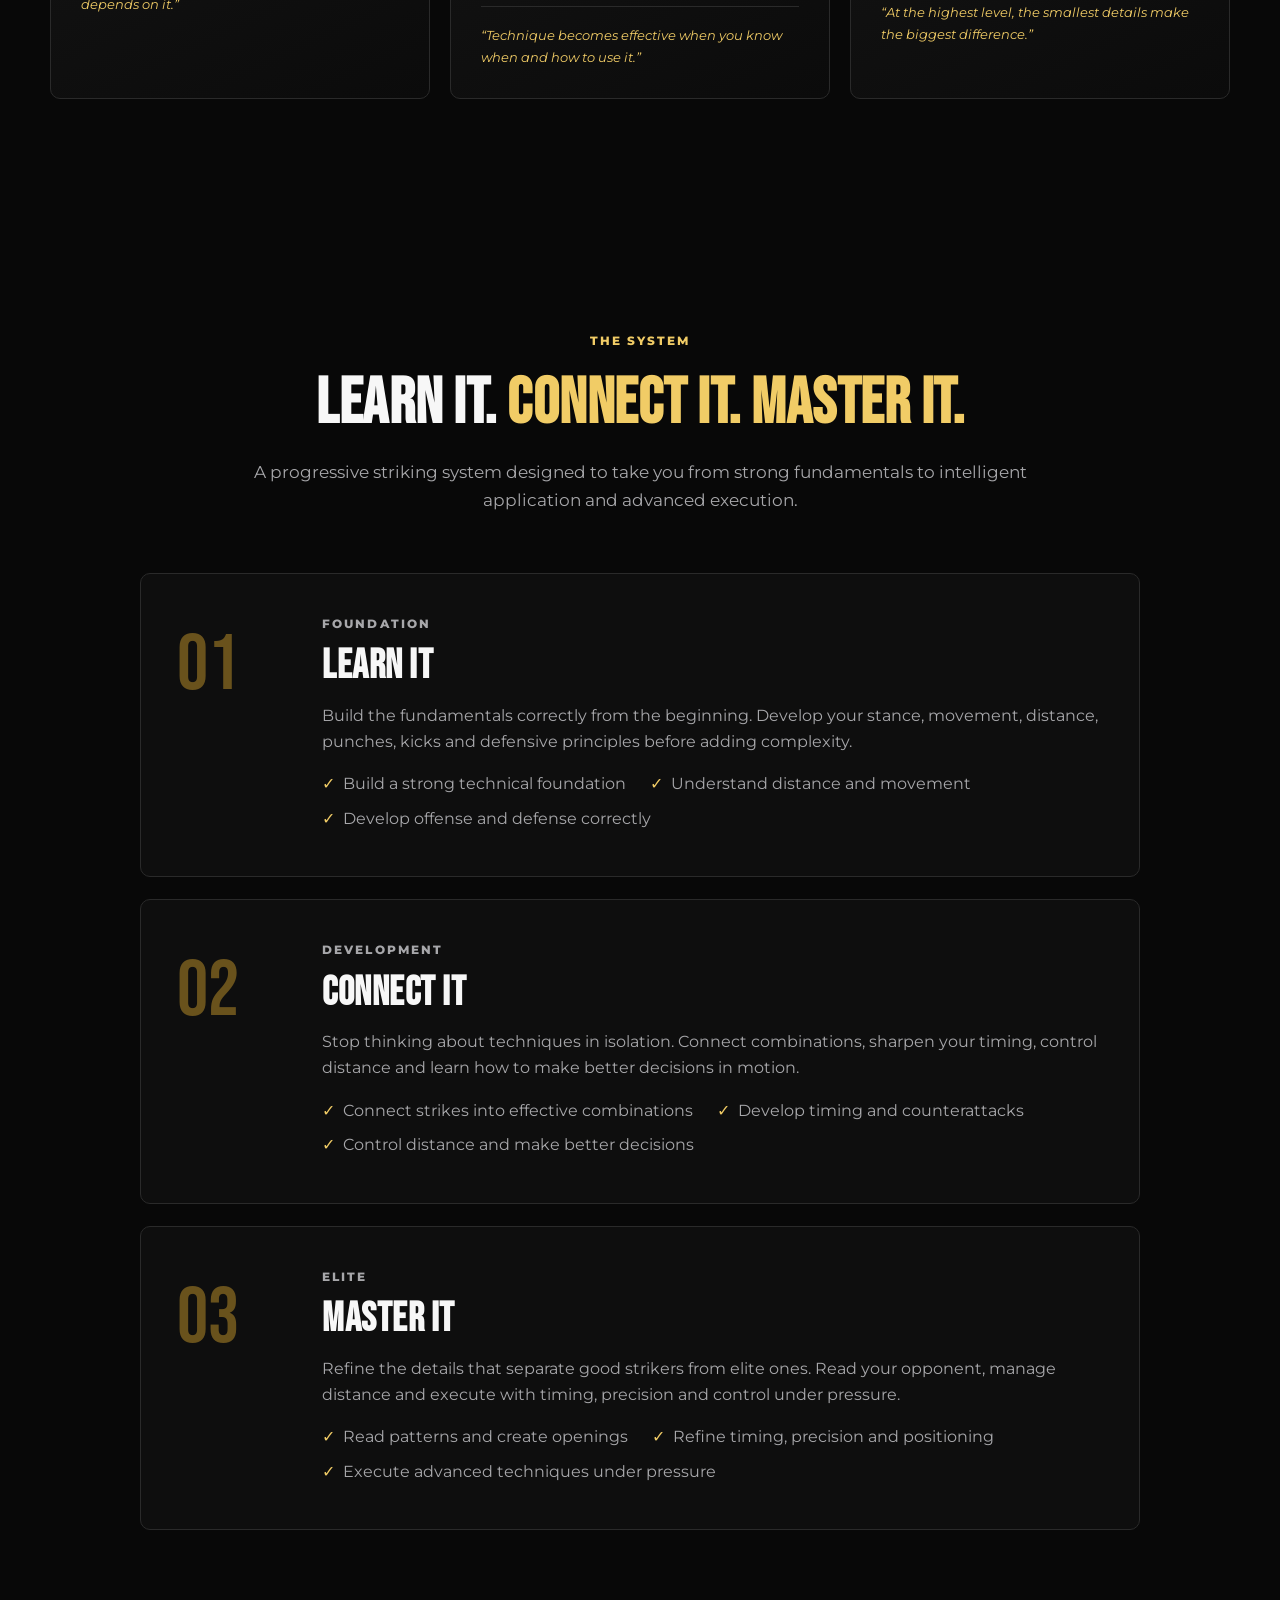
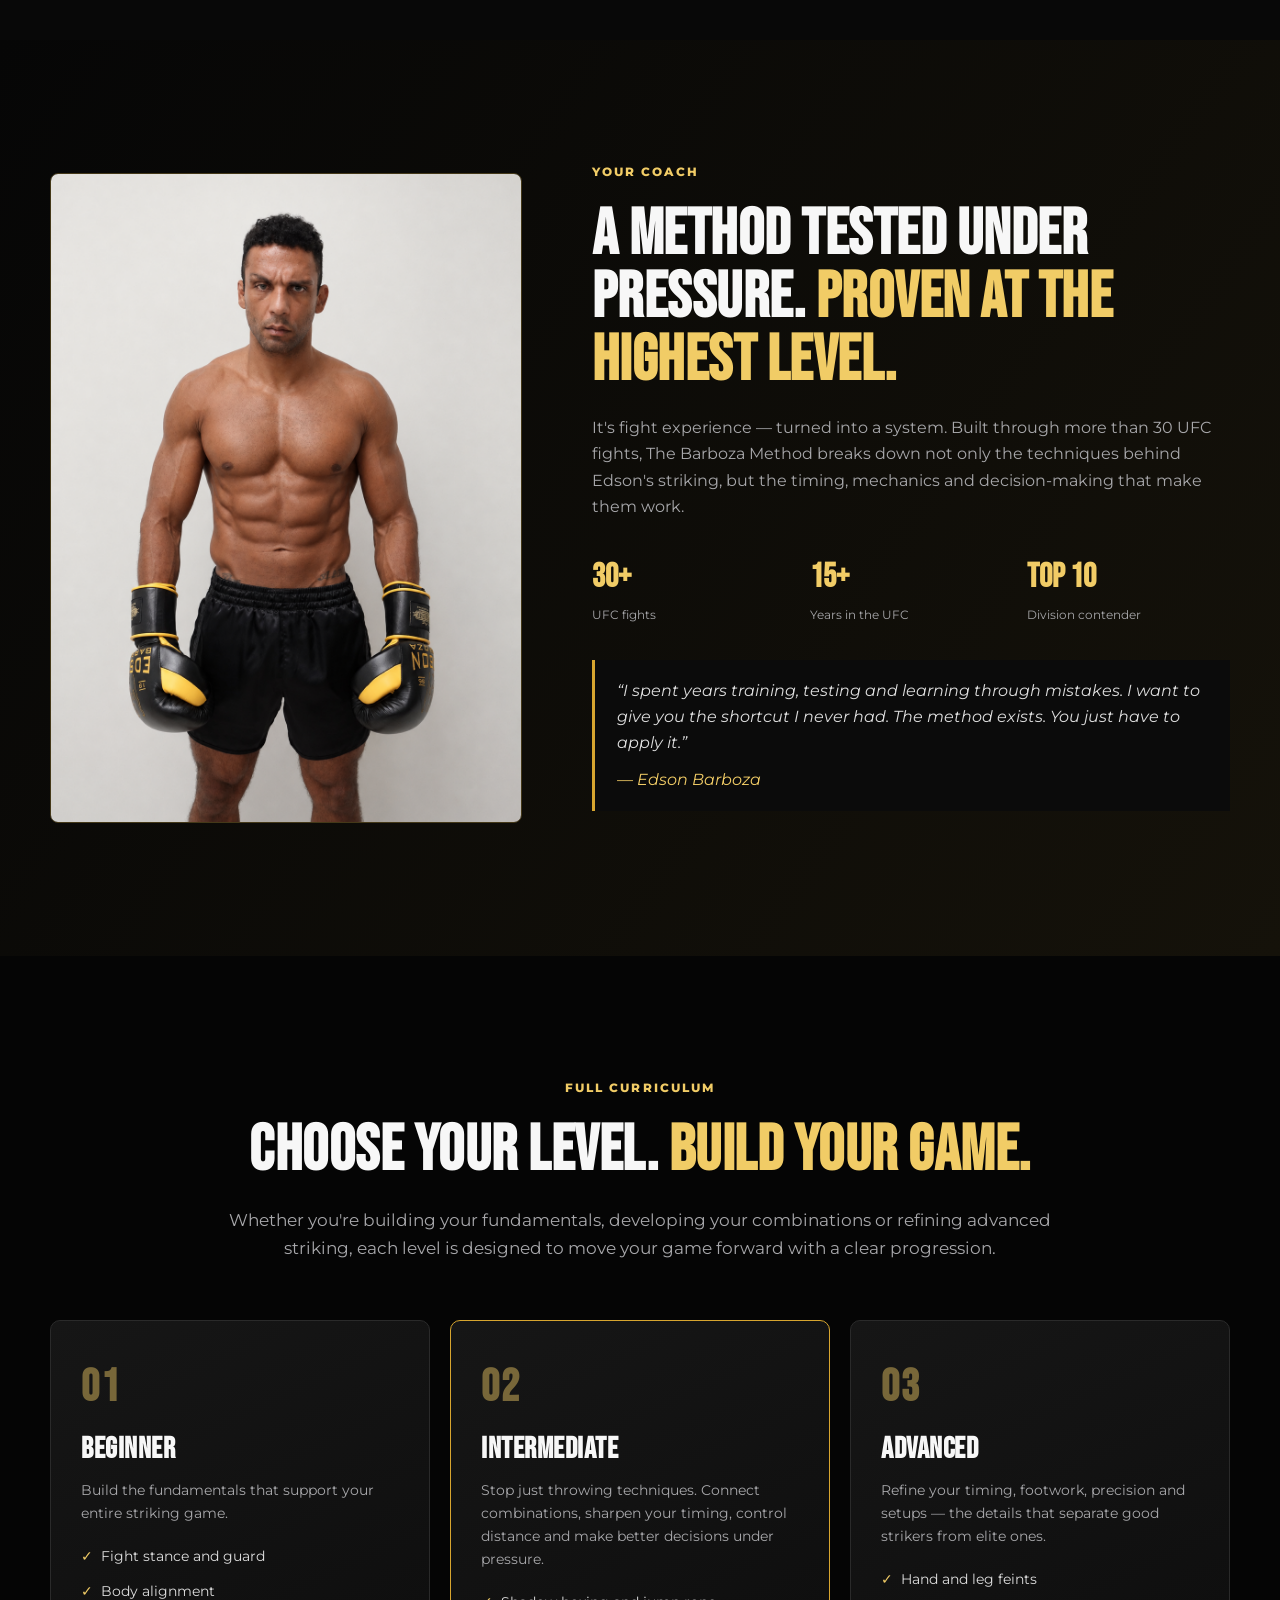
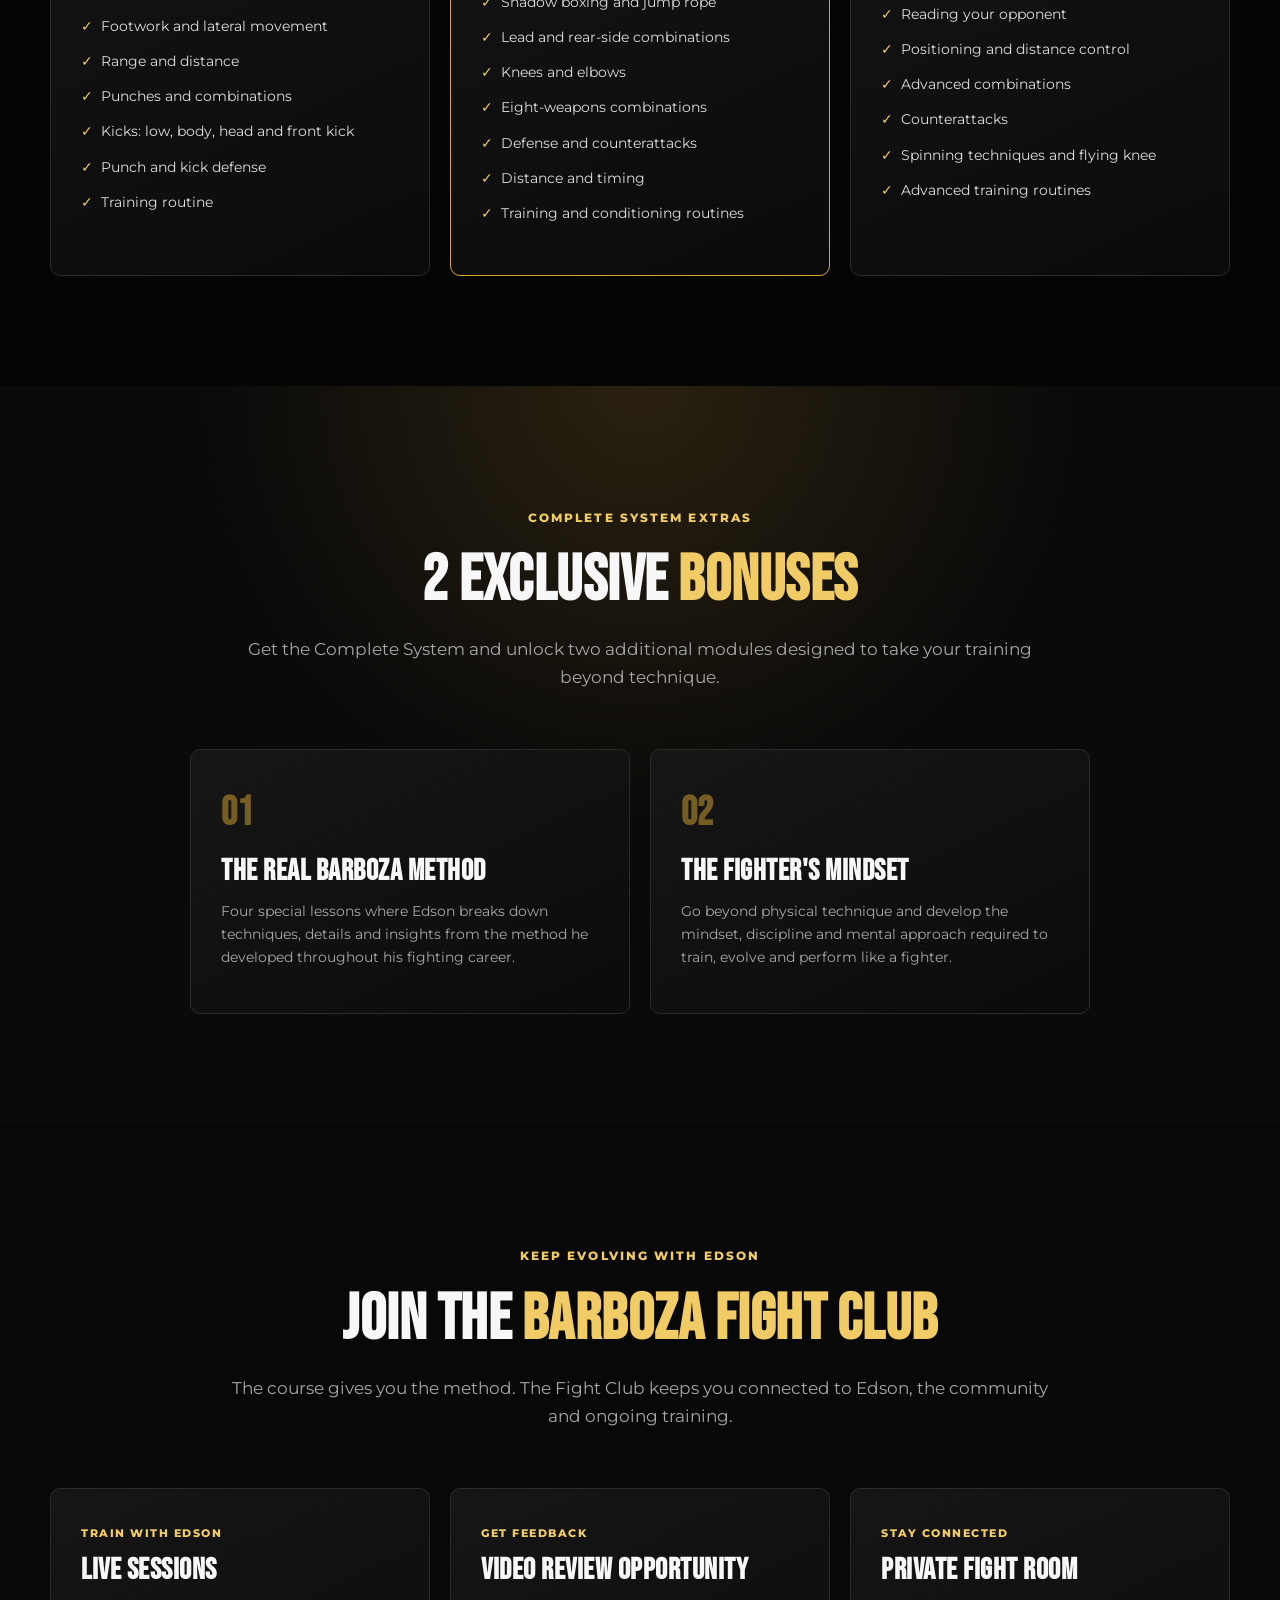
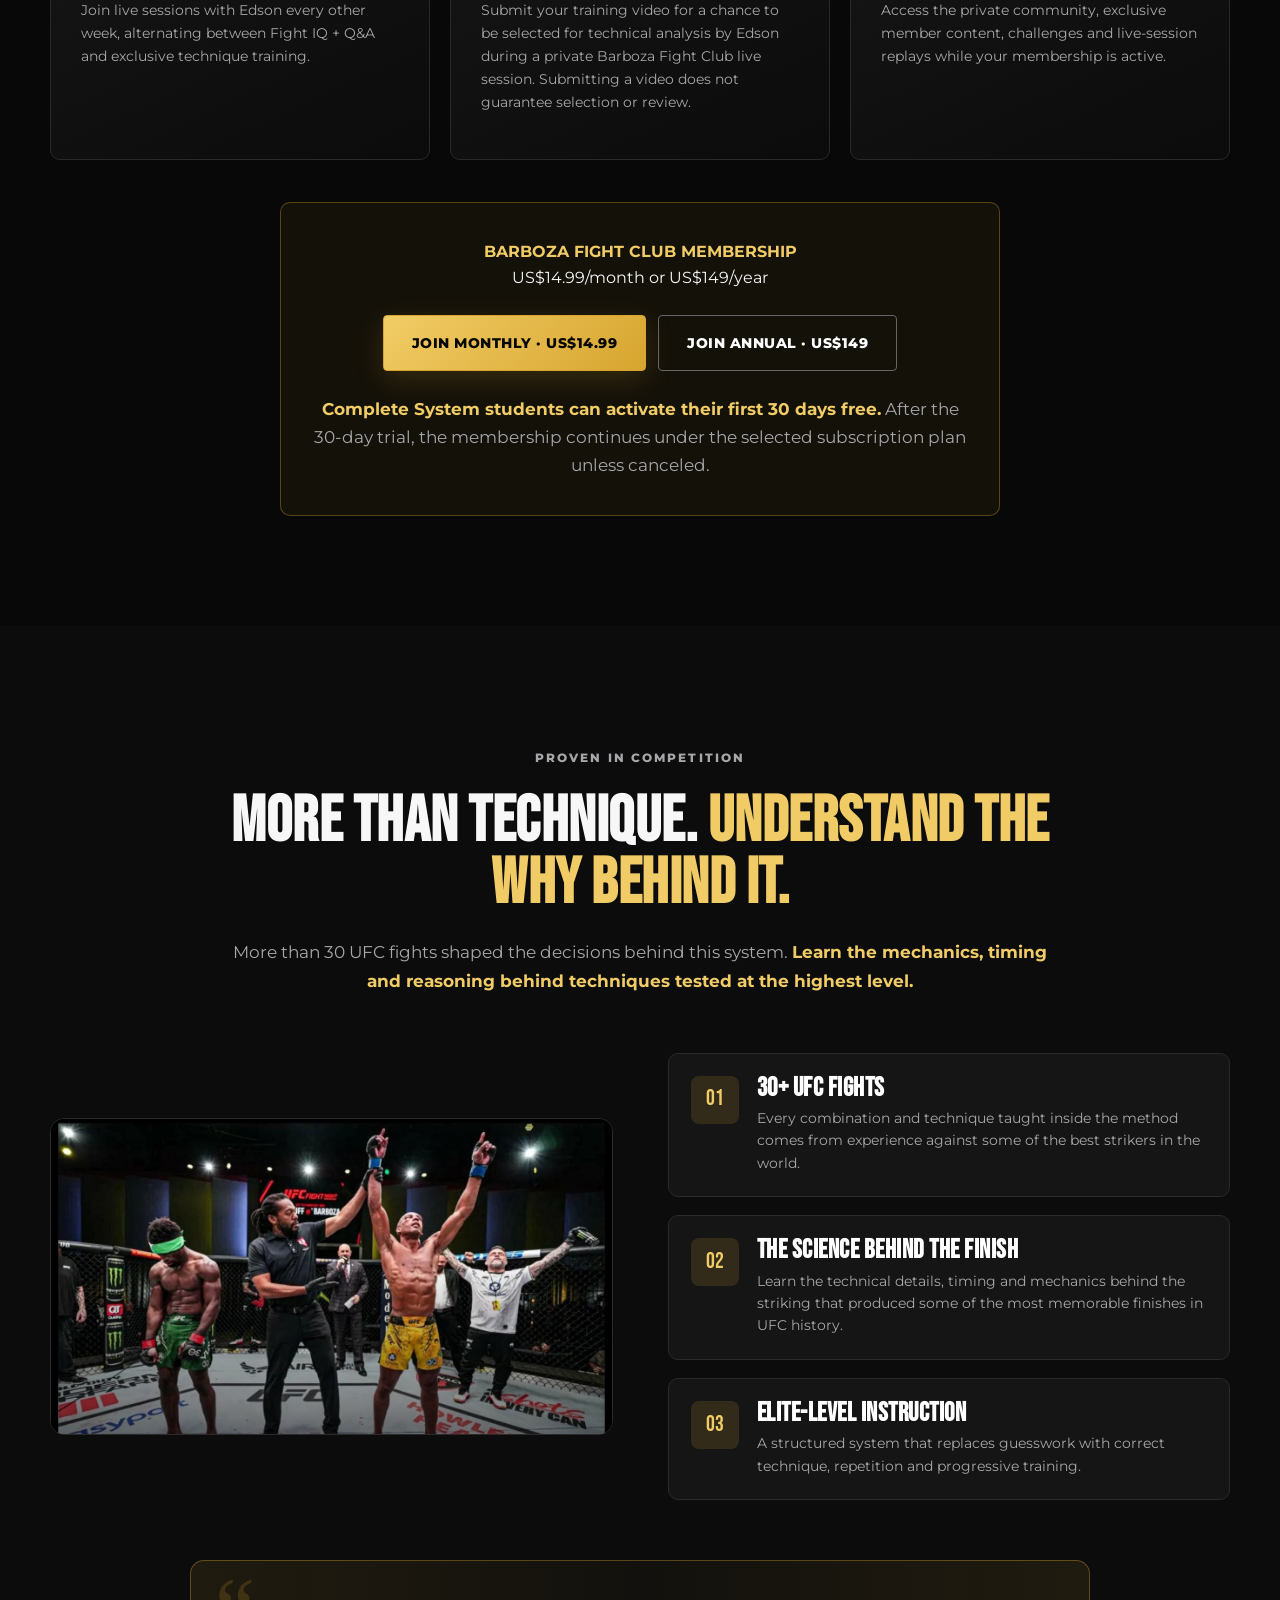
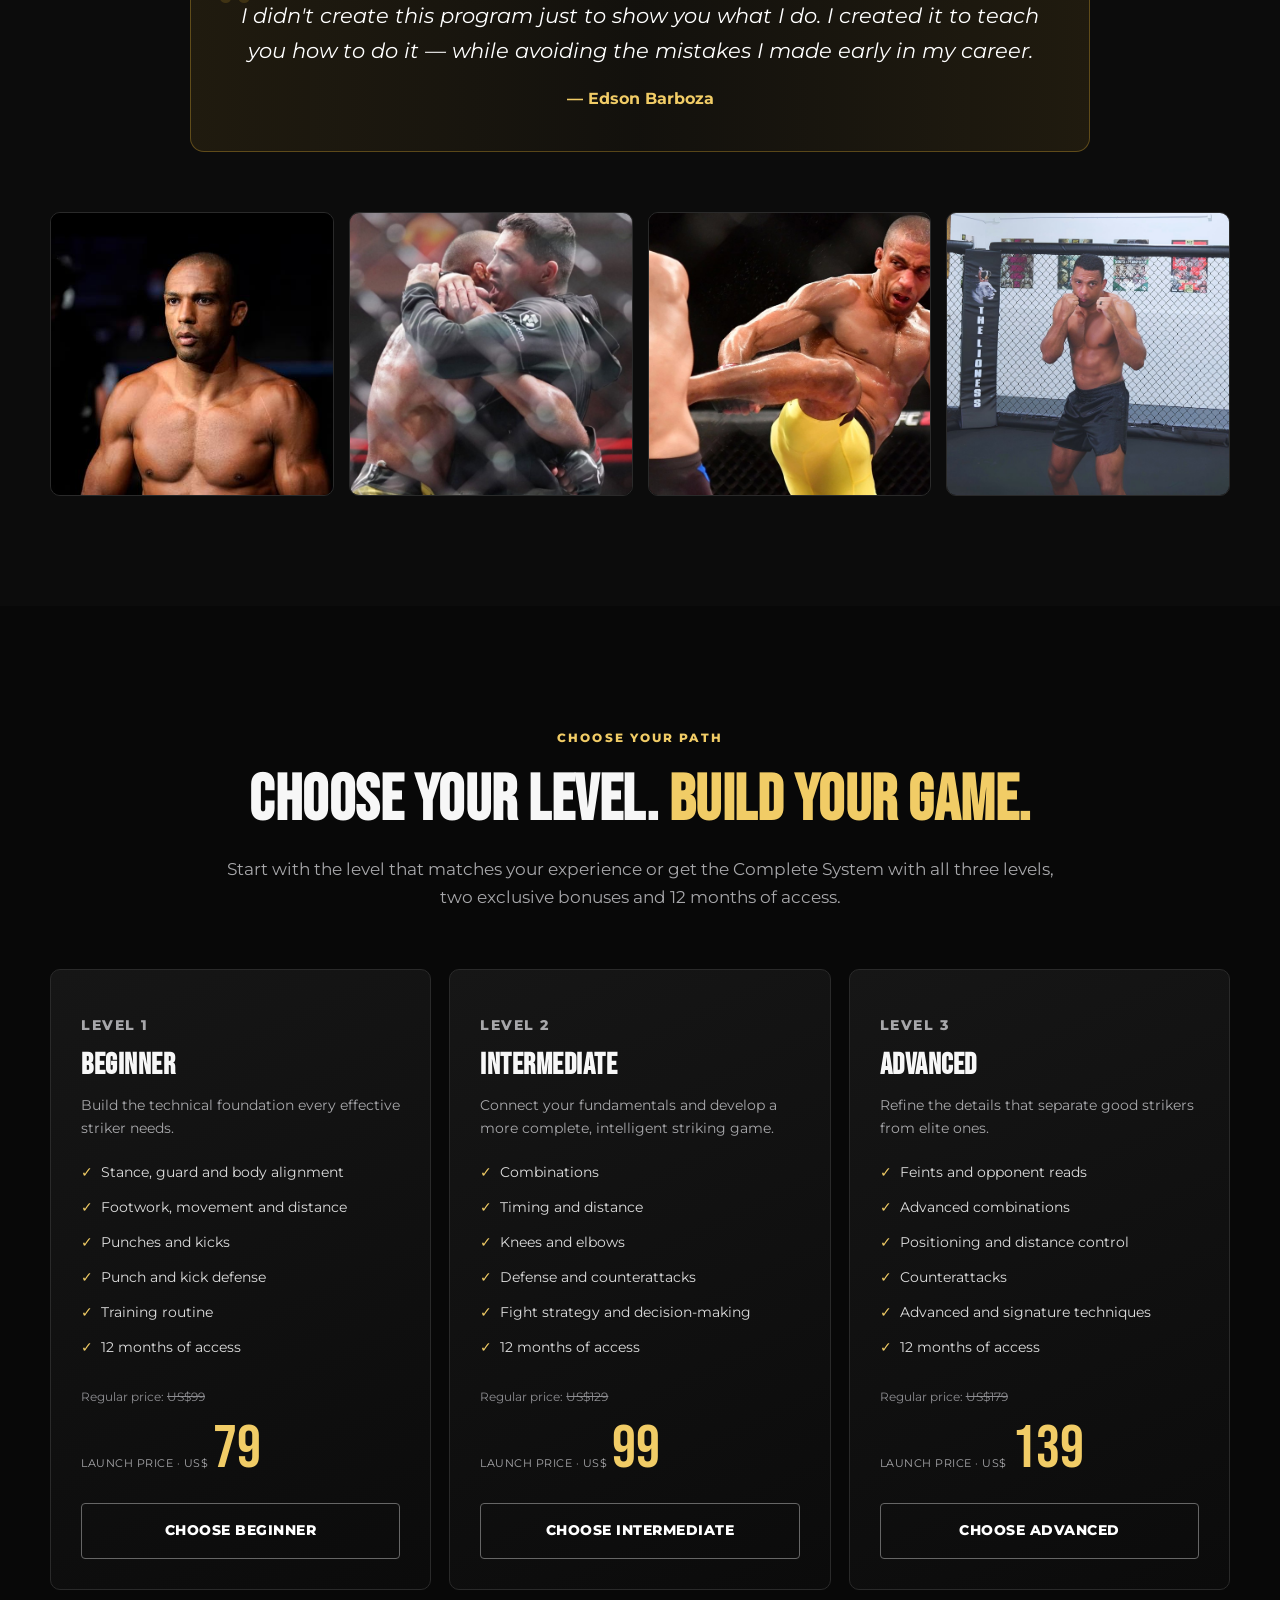
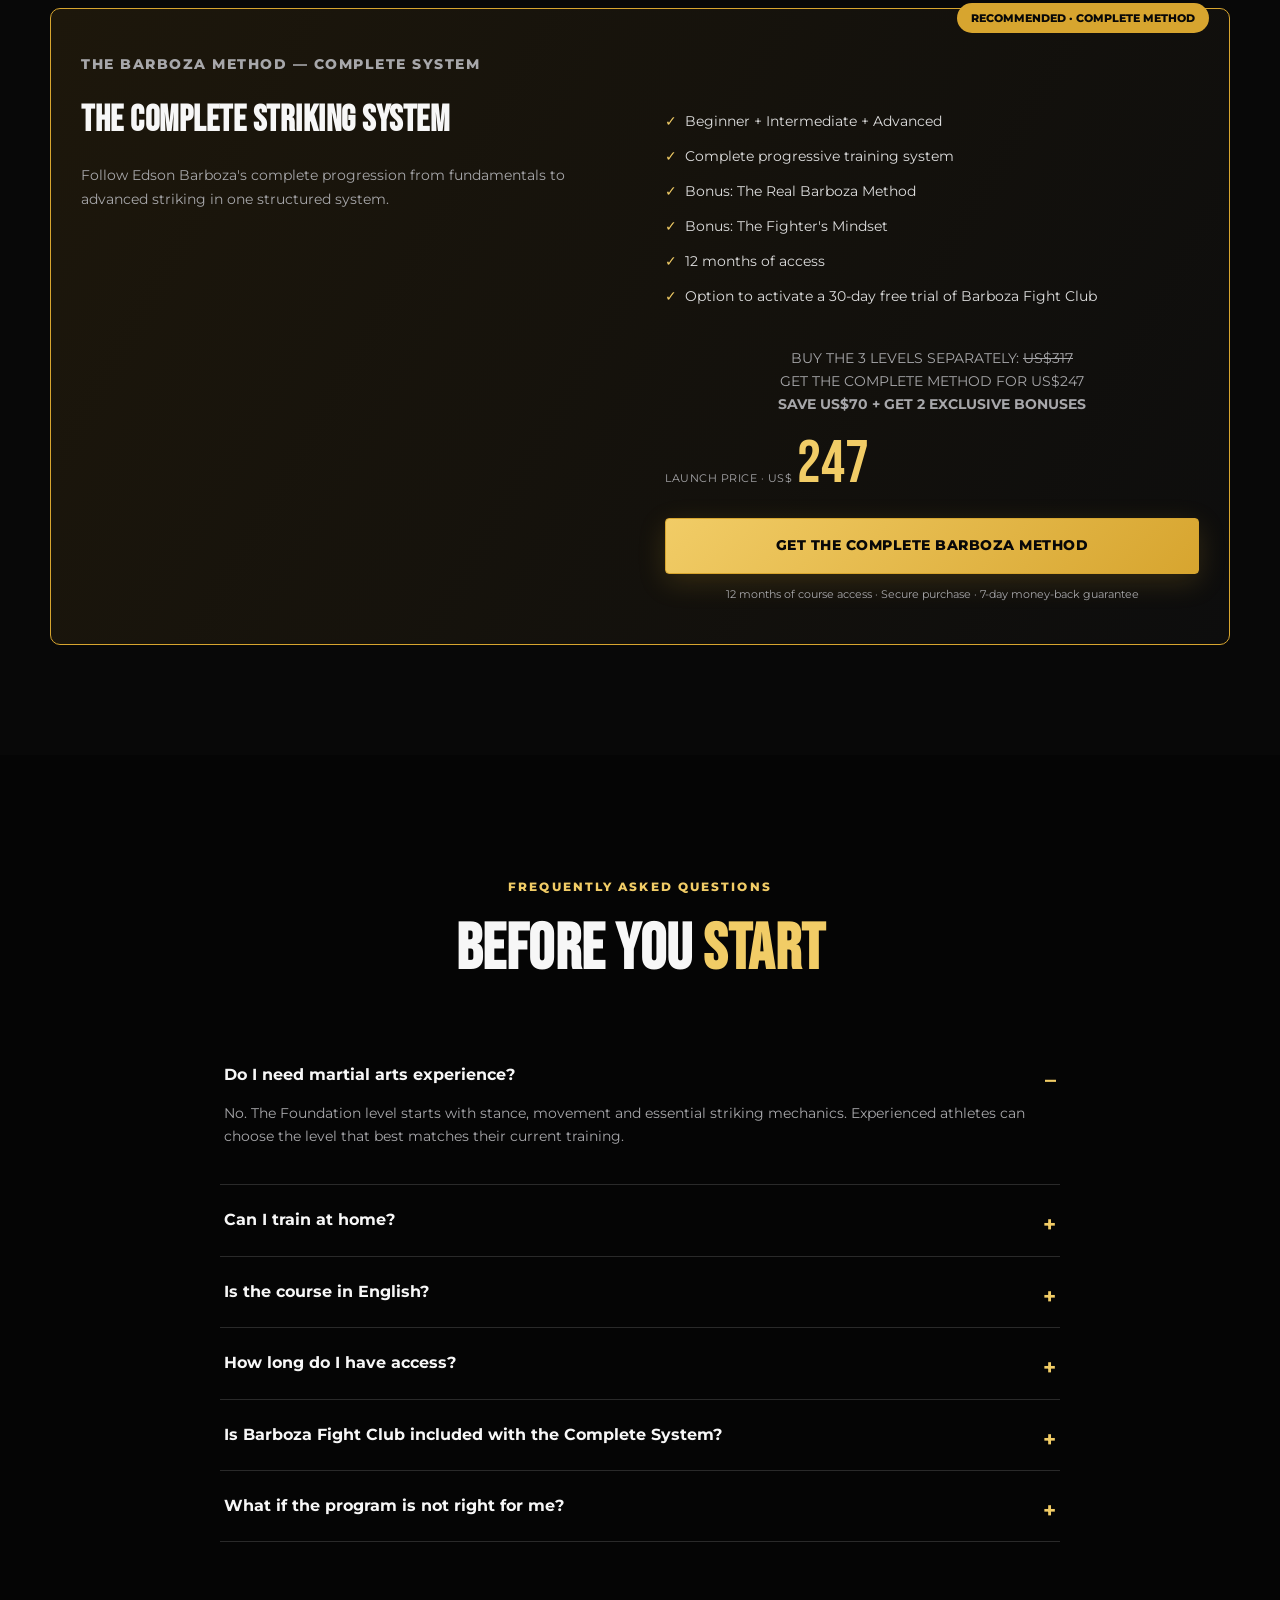
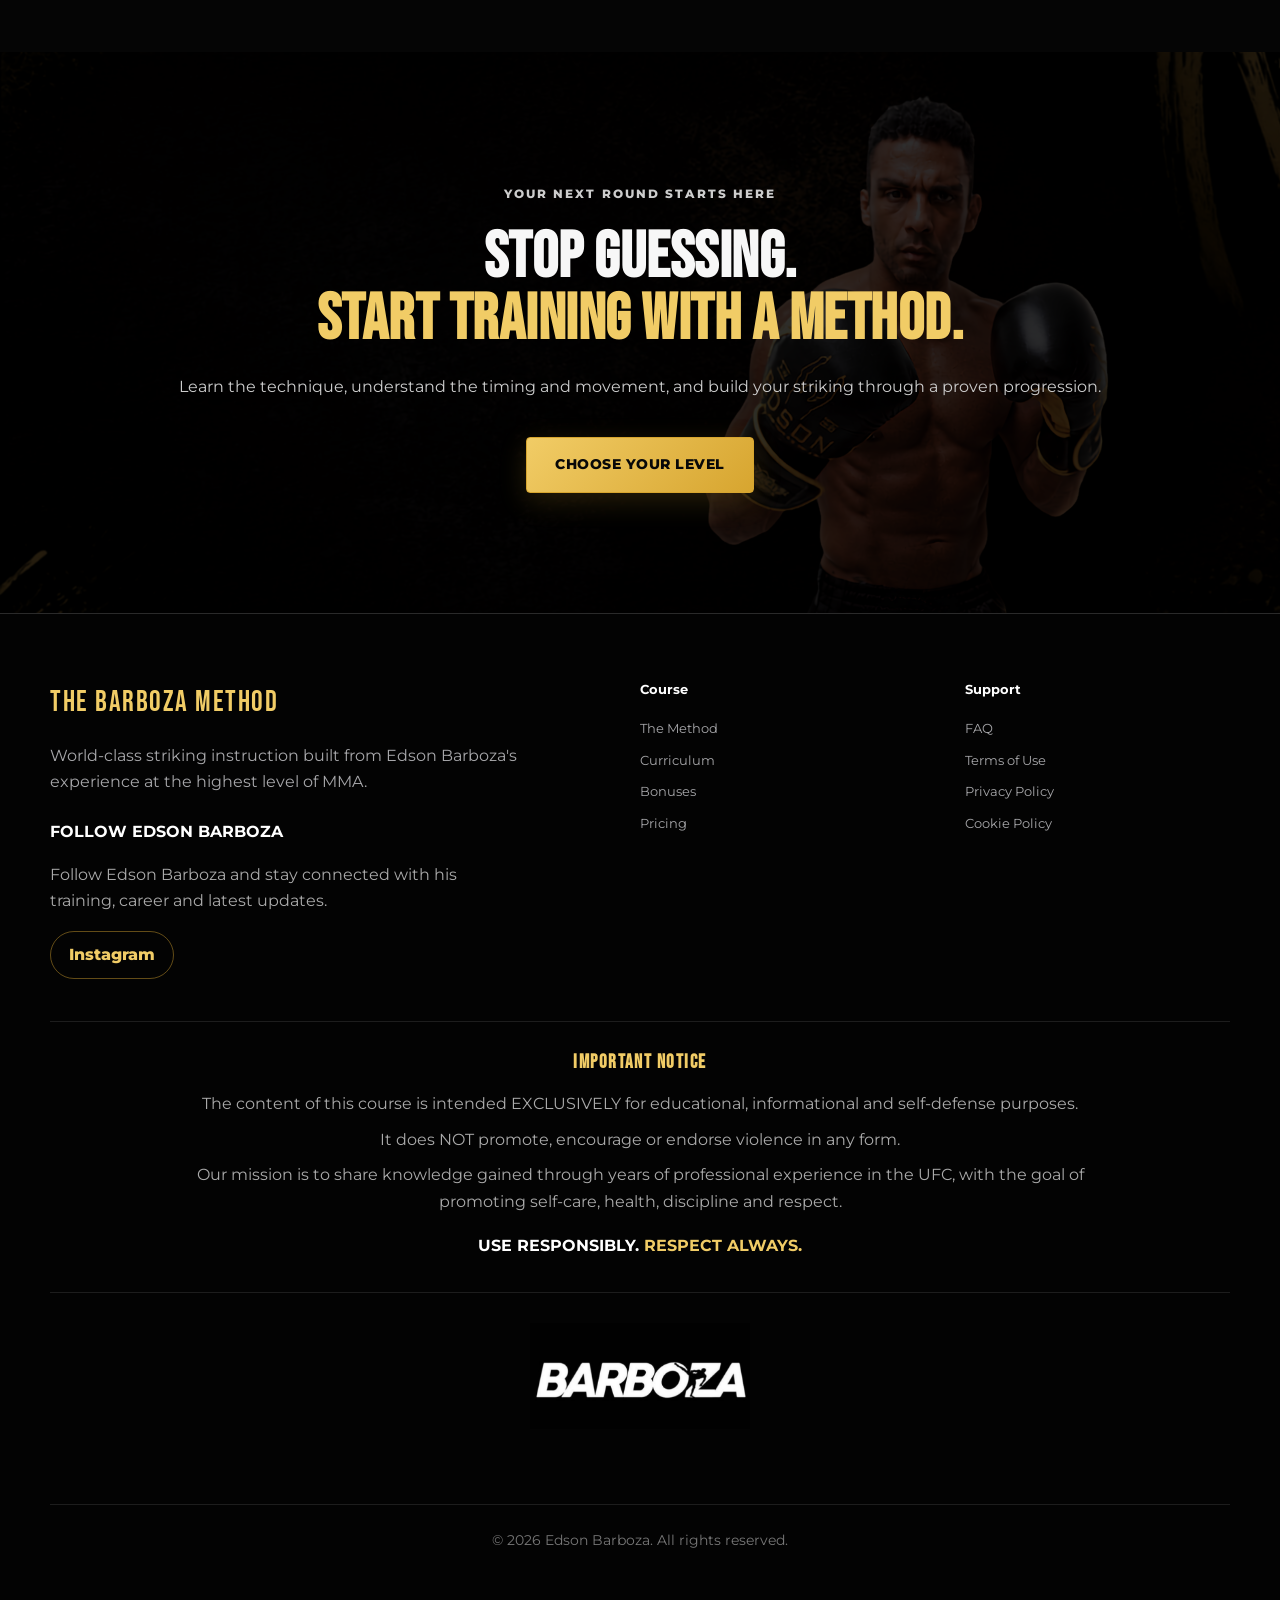
==== commit 48da6109: "Update index.html" ====
--- a/index.html
+++ b/index.html
@@ -444,6 +444,125 @@
     © 2026 Edson Barboza. All rights reserved.
   </div>
 </footer>
+  
+<style>
+  .cookie-banner {
+    position: fixed;
+    bottom: 20px;
+    left: 20px;
+    right: 20px;
+    max-width: 680px;
+    margin: 0 auto;
+    padding: 22px;
+    background: #181818;
+    color: #fff;
+    border: 1px solid #555;
+    border-radius: 12px;
+    z-index: 9999;
+    box-shadow: 0 8px 35px rgba(0,0,0,.45);
+    font-family: Arial, sans-serif;
+  }
+  .cookie-banner p {line-height: 1.6; font-size: 14px;}
+  .cookie-banner a {color: #e5bc63;}
+  .cookie-actions {display:flex; gap:10px; flex-wrap:wrap; margin-top:16px;}
+  .cookie-actions button, #cookie-settings {
+    padding: 11px 16px;
+    border: 1px solid #d4aa55;
+    border-radius: 6px;
+    background: #d4aa55;
+    color: #111;
+    cursor: pointer;
+    font-weight: 700;
+  }
+  .cookie-actions .reject {background:transparent;color:#fff;}
+  #cookie-settings {
+    position:fixed;
+    bottom:12px;
+    left:12px;
+    z-index:9998;
+    padding:9px 12px;
+    font-size:12px;
+  }
+</style>
+
+<div id="cookie-banner" class="cookie-banner" role="dialog"
+     aria-label="Cookie preferences" hidden>
+  <strong>YOUR PRIVACY MATTERS</strong>
+  <p>
+    We use essential cookies to operate this website.
+    With your permission, we may also use analytics
+    and advertising cookies to understand website usage
+    and improve our campaigns.
+  </p>
+  <p>
+    <a href="privacy-policy.html">Privacy Policy</a> ·
+    <a href="cookie-policy.html">Cookie Policy</a> ·
+    <a href="terms-of-use.html">Terms of Use</a>
+  </p>
+  <div class="cookie-actions">
+    <button type="button" id="accept-cookies">Accept optional cookies</button>
+    <button type="button" id="reject-cookies" class="reject">Reject optional cookies</button>
+  </div>
+</div>
+
+<button type="button" id="cookie-settings" hidden>
+  Cookie preferences
+</button>
+
+<script>
+(function () {
+  const key = "barboza-cookie-consent";
+  const banner = document.getElementById("cookie-banner");
+  const settings = document.getElementById("cookie-settings");
+  const accepted = document.getElementById("accept-cookies");
+  const rejected = document.getElementById("reject-cookies");
+
+  function showPreferences() {
+    banner.hidden = false;
+    settings.hidden = true;
+  }
+
+  function savePreference(value) {
+    localStorage.setItem(key, value);
+    banner.hidden = true;
+    settings.hidden = false;
+    if (value === "accepted") {
+      enableOptionalTracking();
+    }
+  }
+
+  function enableOptionalTracking() {
+    if (window.barbozaTrackingLoaded) return;
+    window.barbozaTrackingLoaded = true;
+
+    // Optional analytics and advertising scripts
+    // must only be initialized here, after consent.
+  }
+
+  accepted.addEventListener("click", function () {
+    savePreference("accepted");
+  });
+
+  rejected.addEventListener("click", function () {
+    savePreference("rejected");
+  });
+
+  settings.addEventListener("click", showPreferences);
+
+  const preference = localStorage.getItem(key);
+  if (preference === "accepted") {
+    banner.hidden = true;
+    settings.hidden = false;
+    enableOptionalTracking();
+  } else if (preference === "rejected") {
+    banner.hidden = true;
+    settings.hidden = false;
+  } else {
+    showPreferences();
+  }
+})();
+</script>
+
   <script src="script.js"></script>
 </body>
 </html>
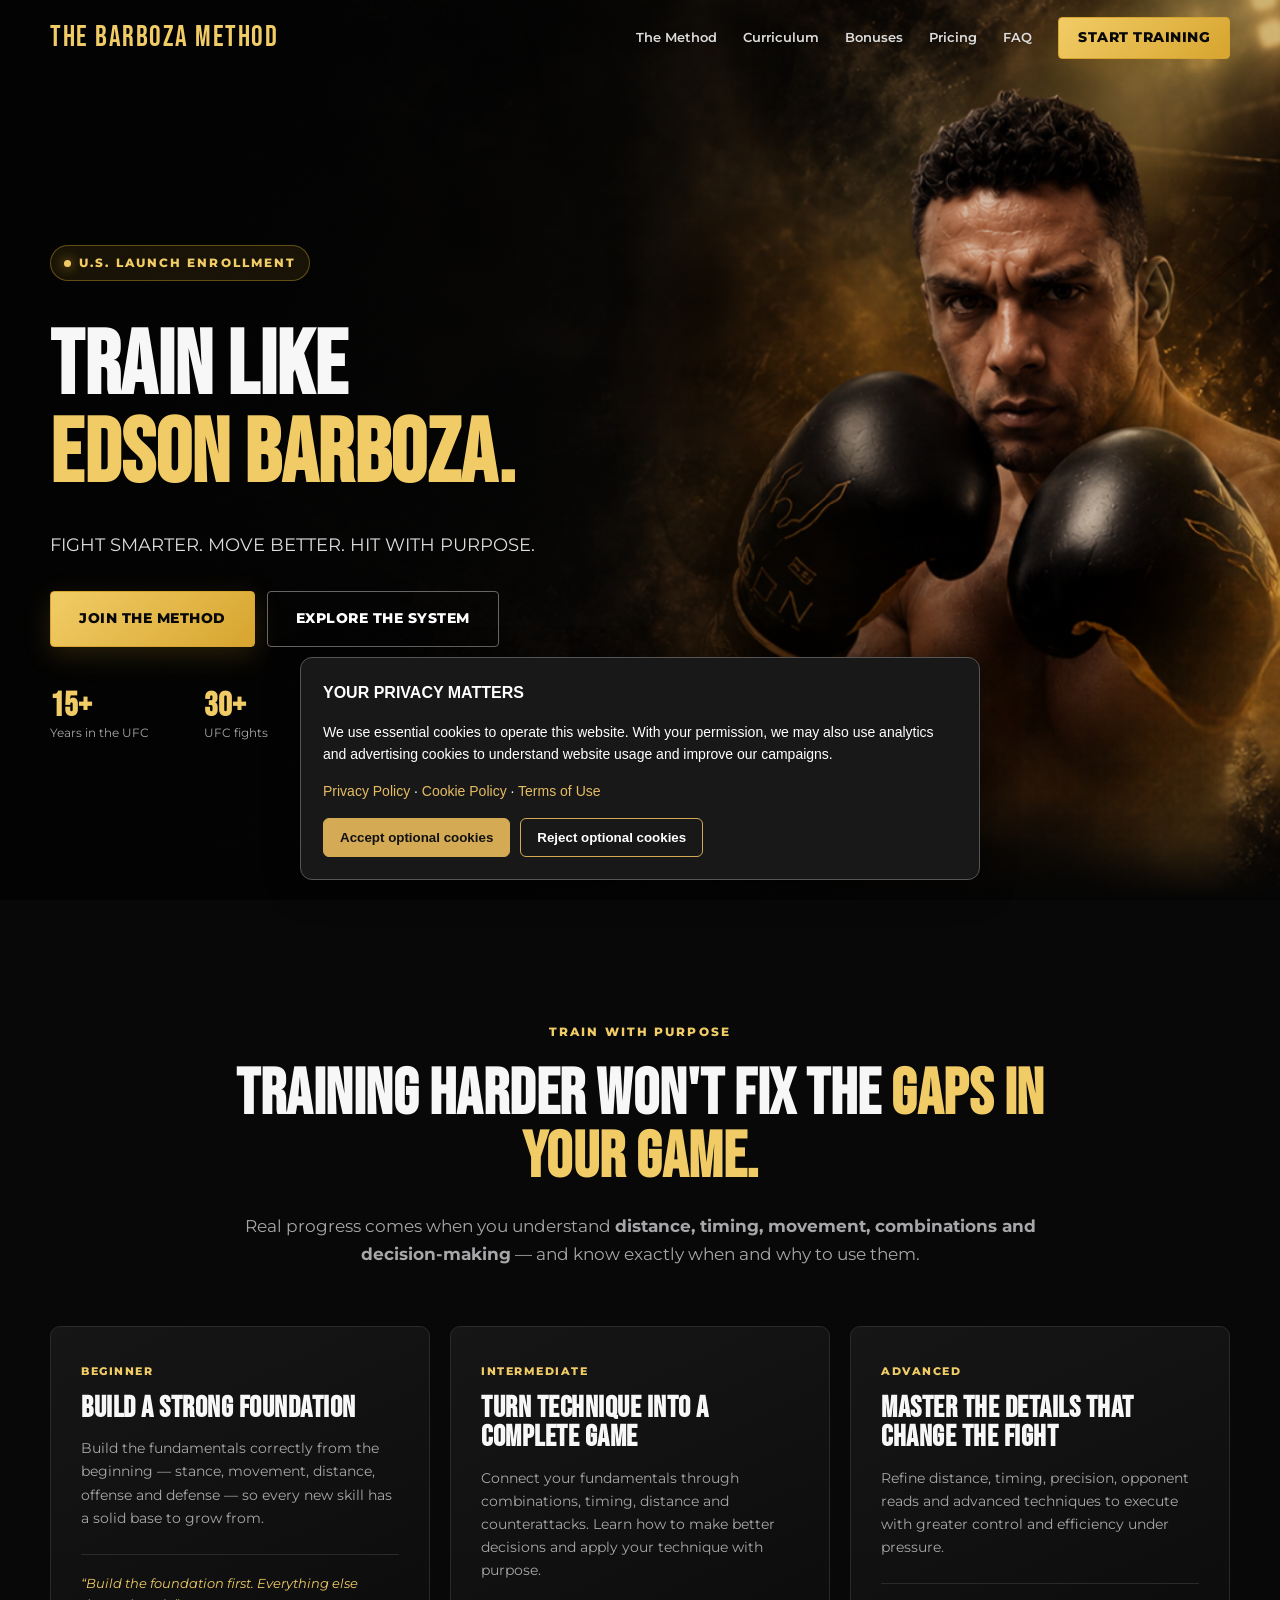
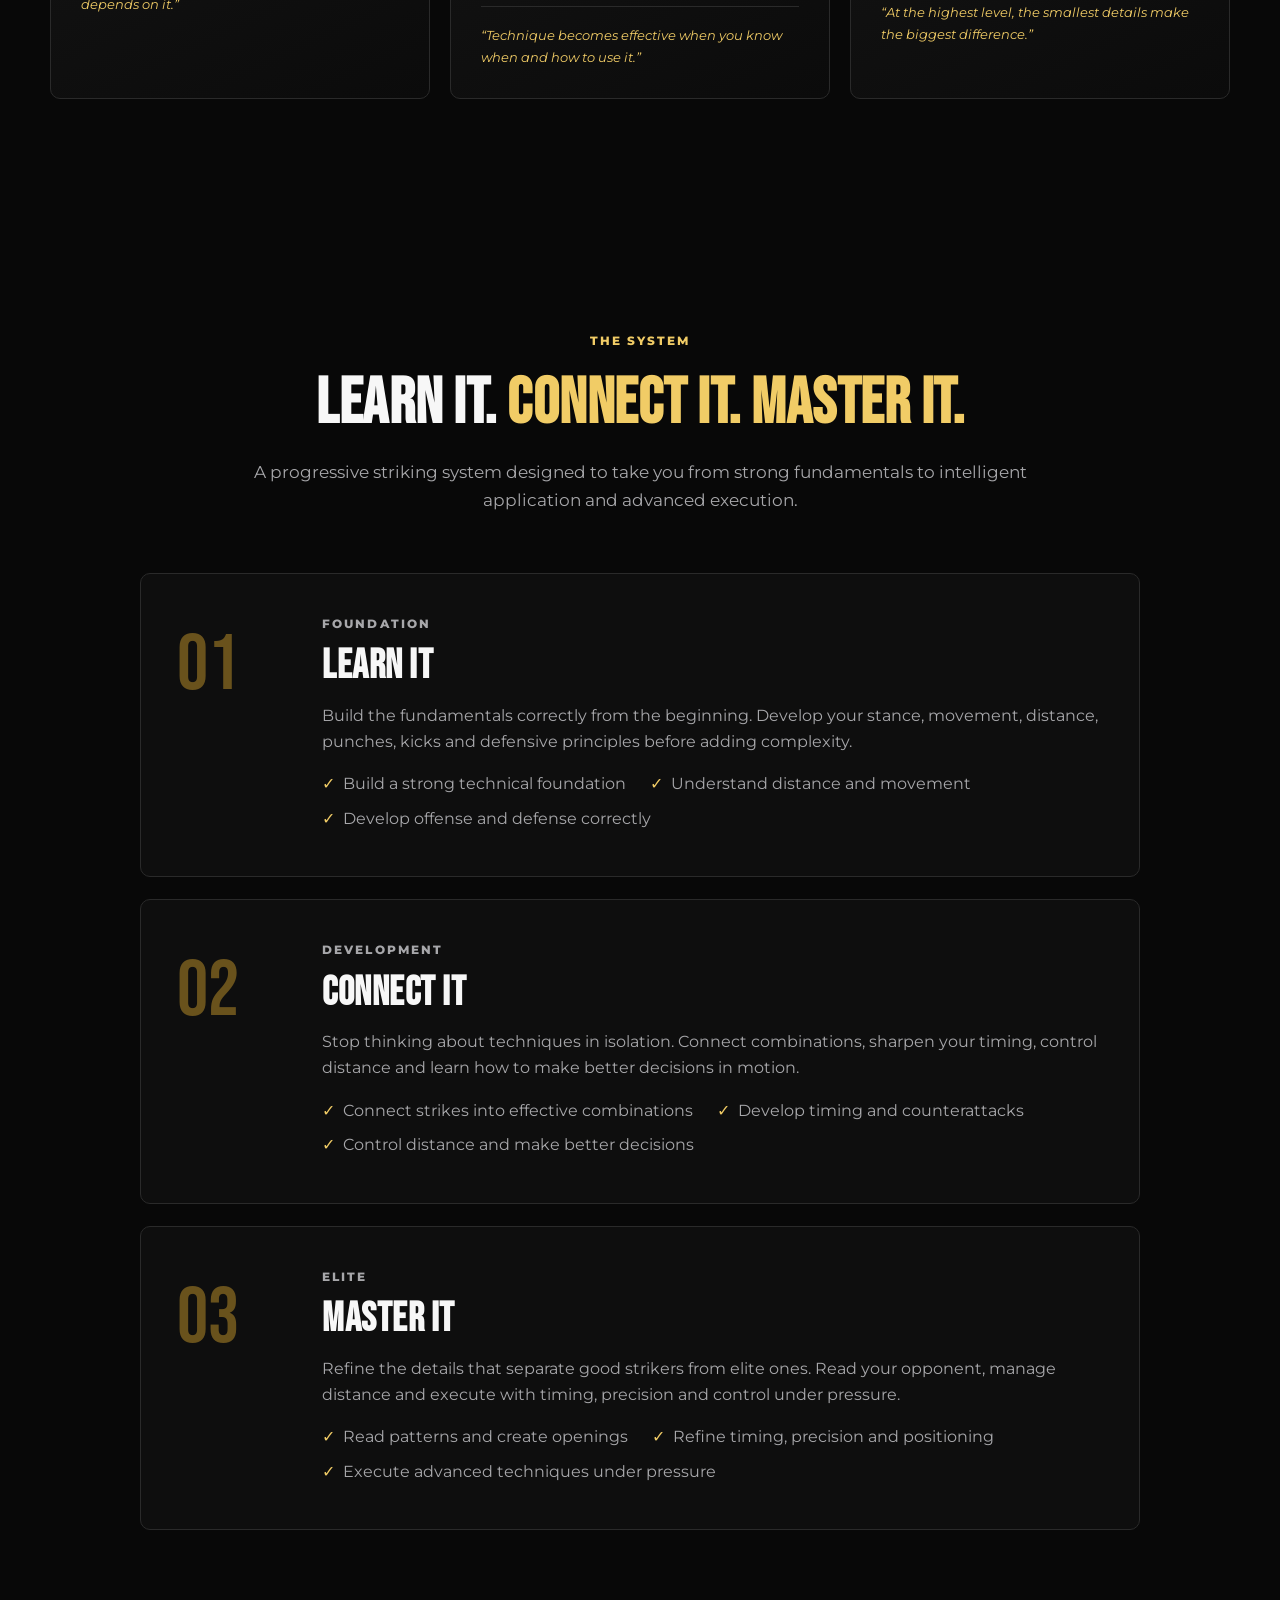
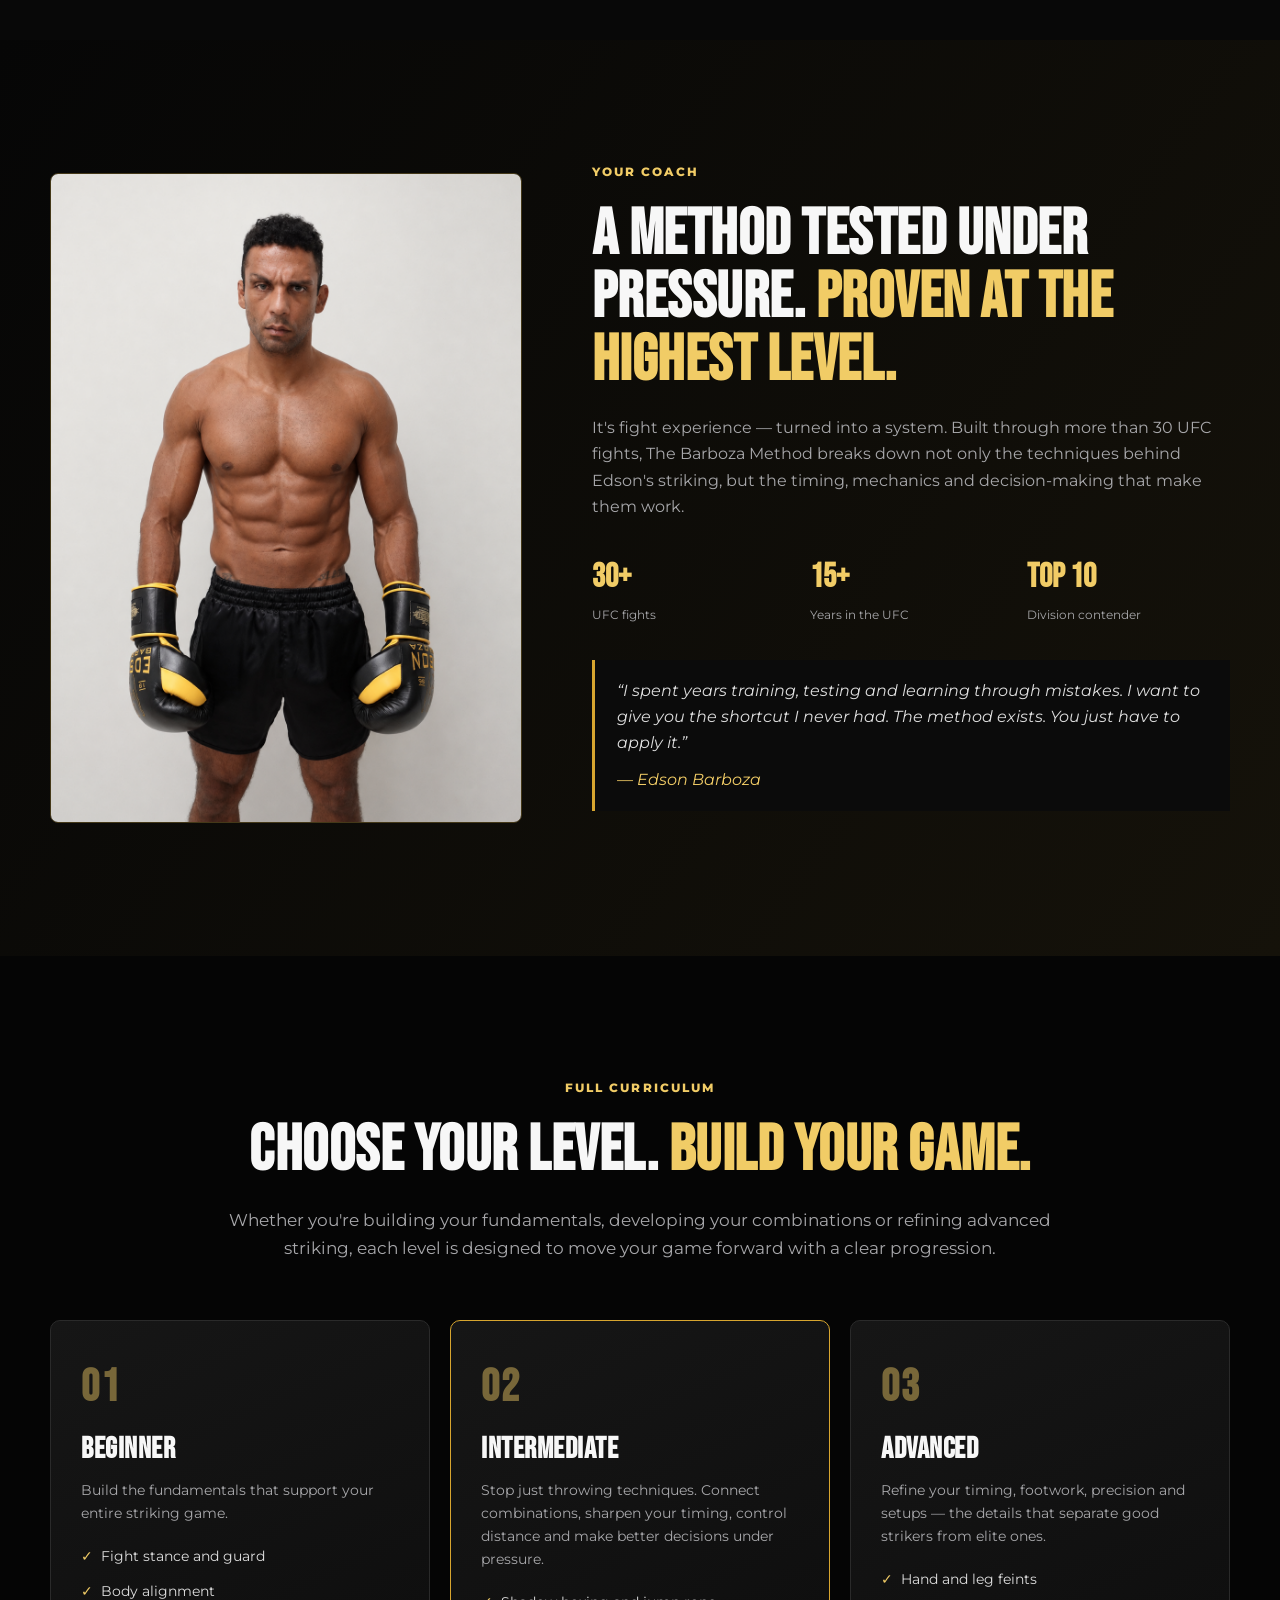
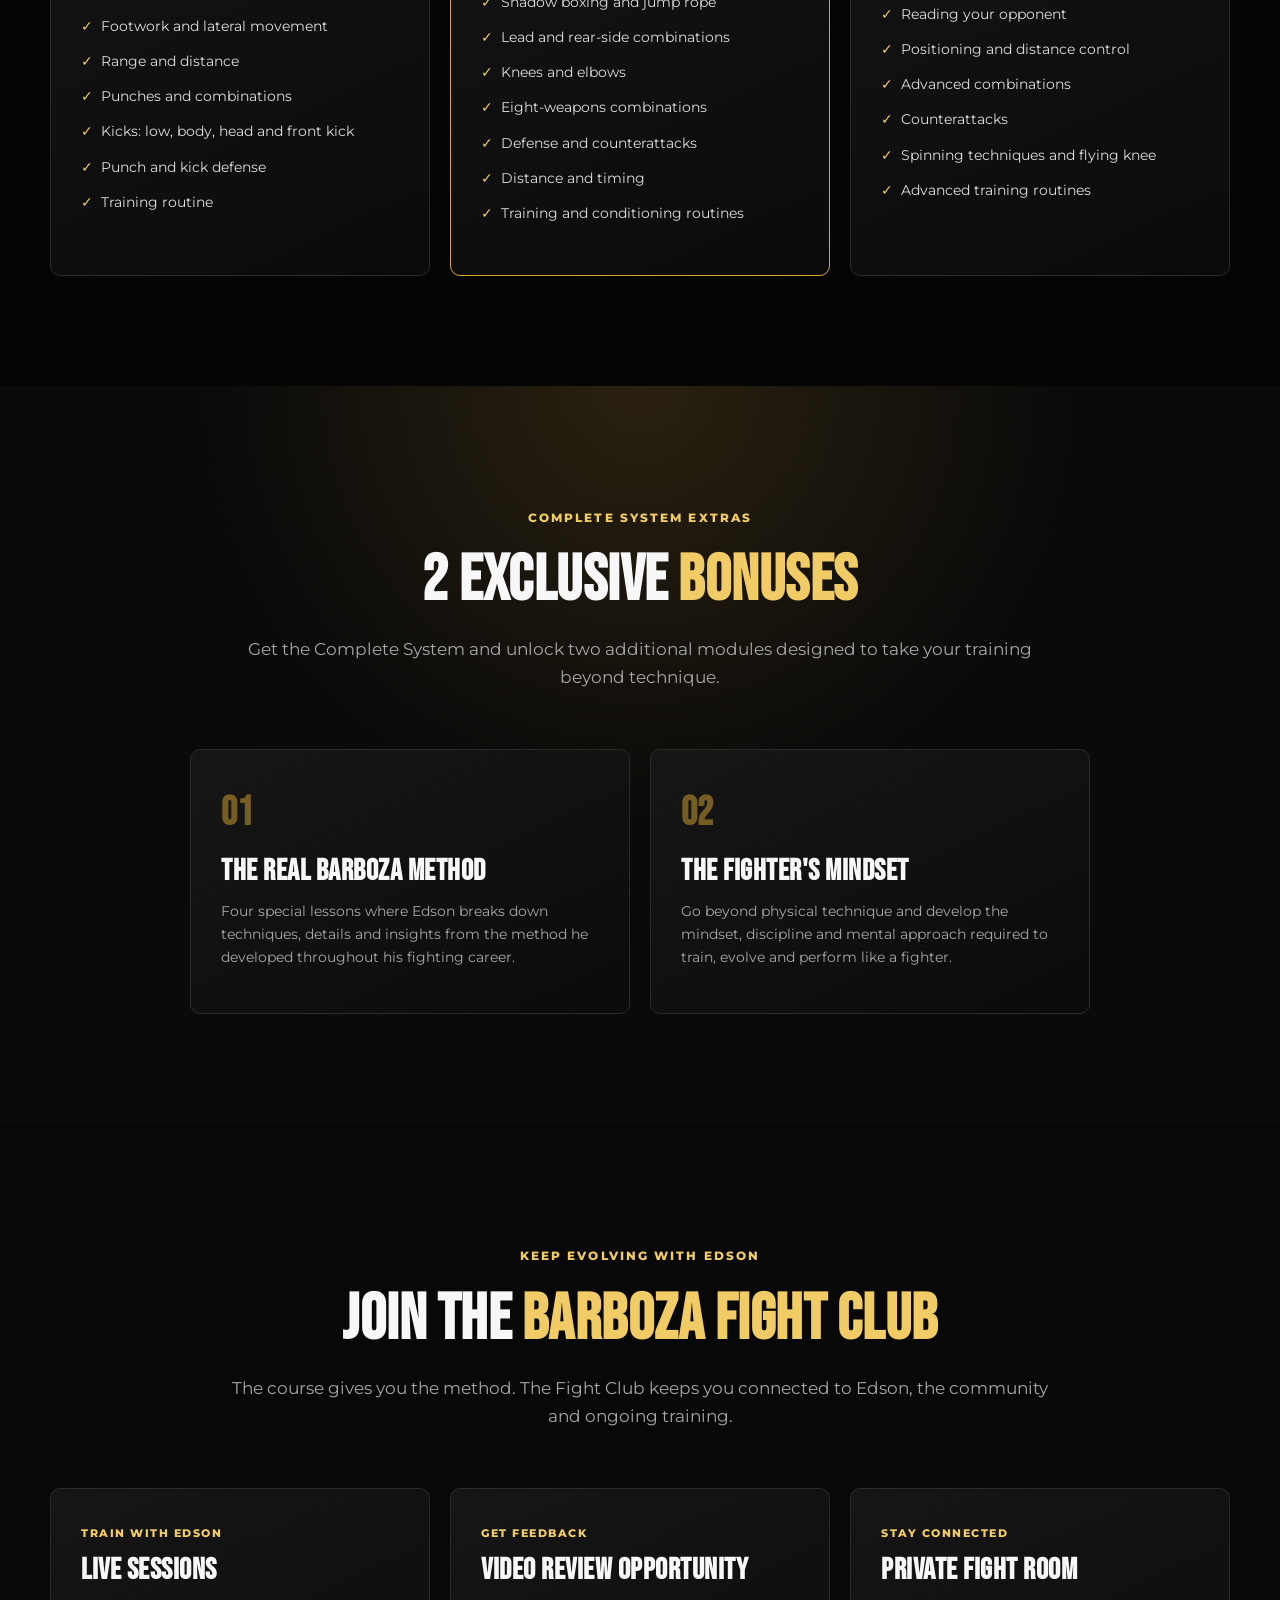
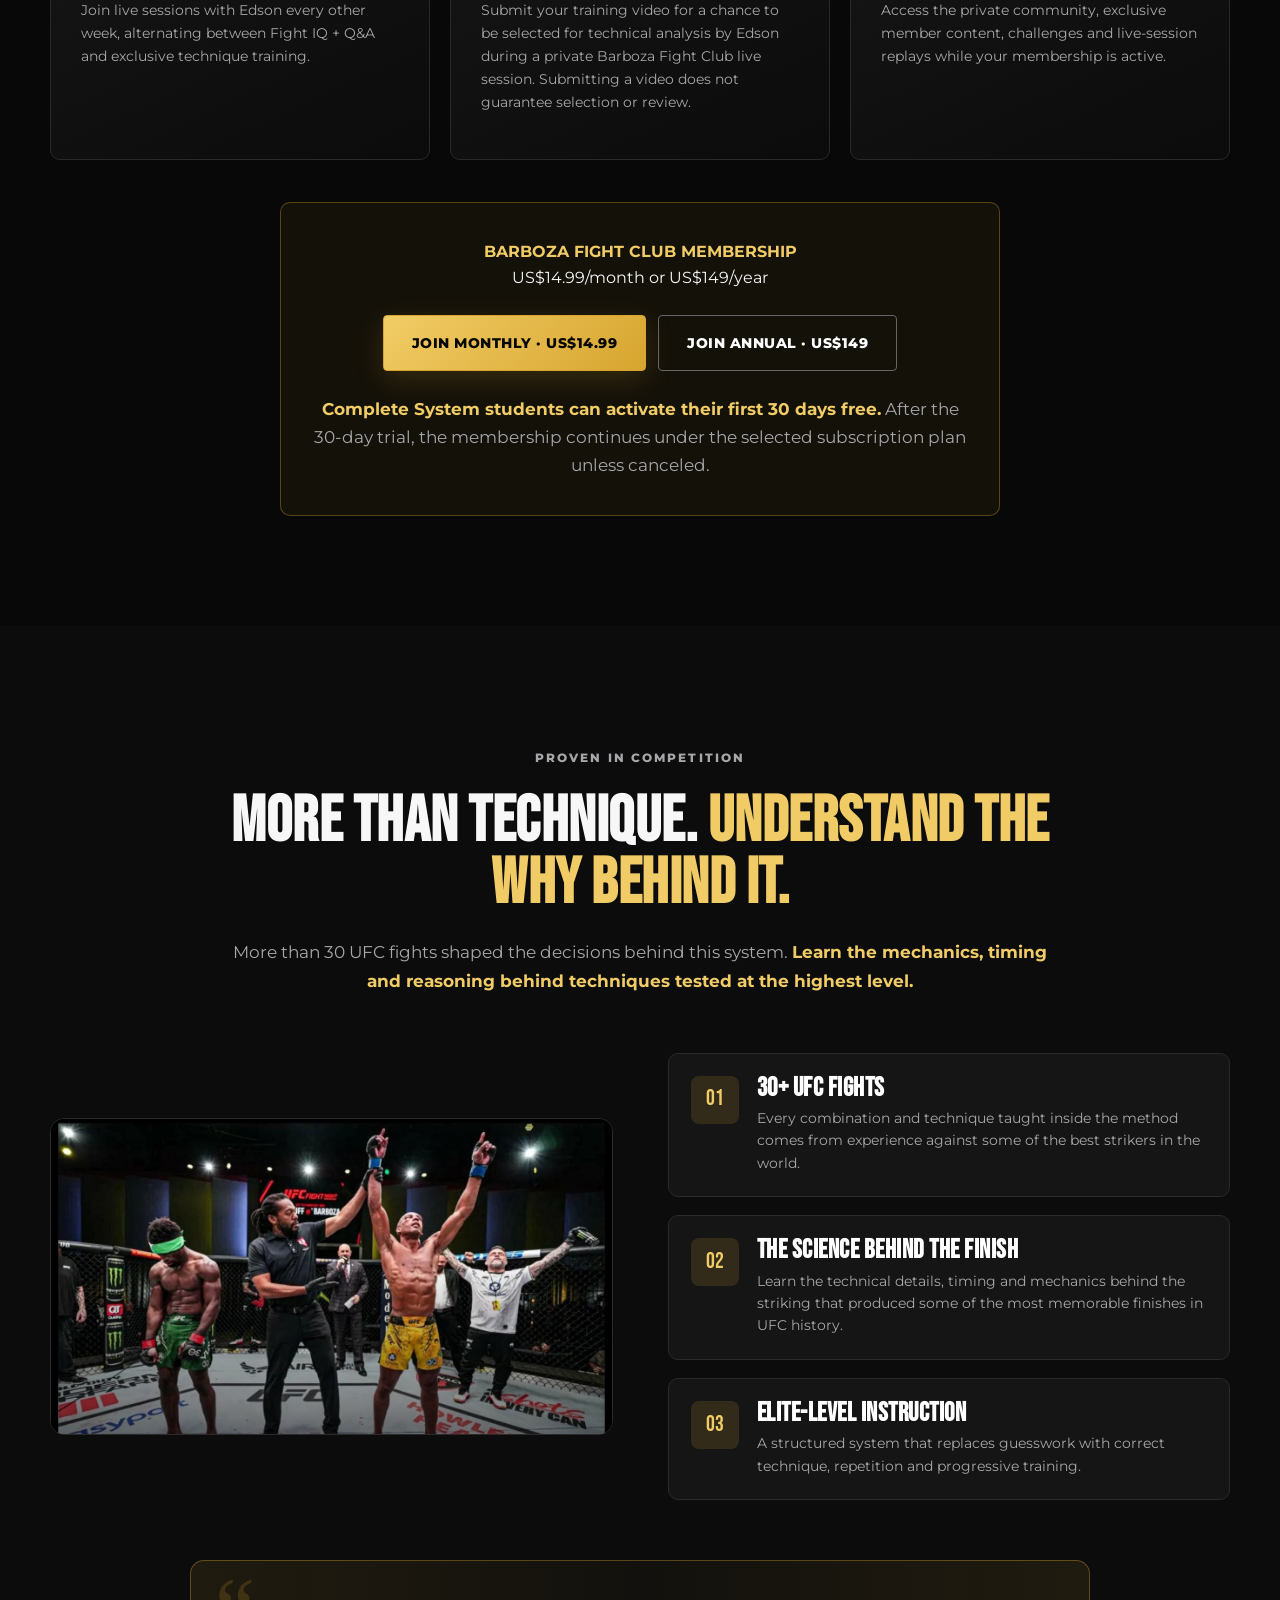
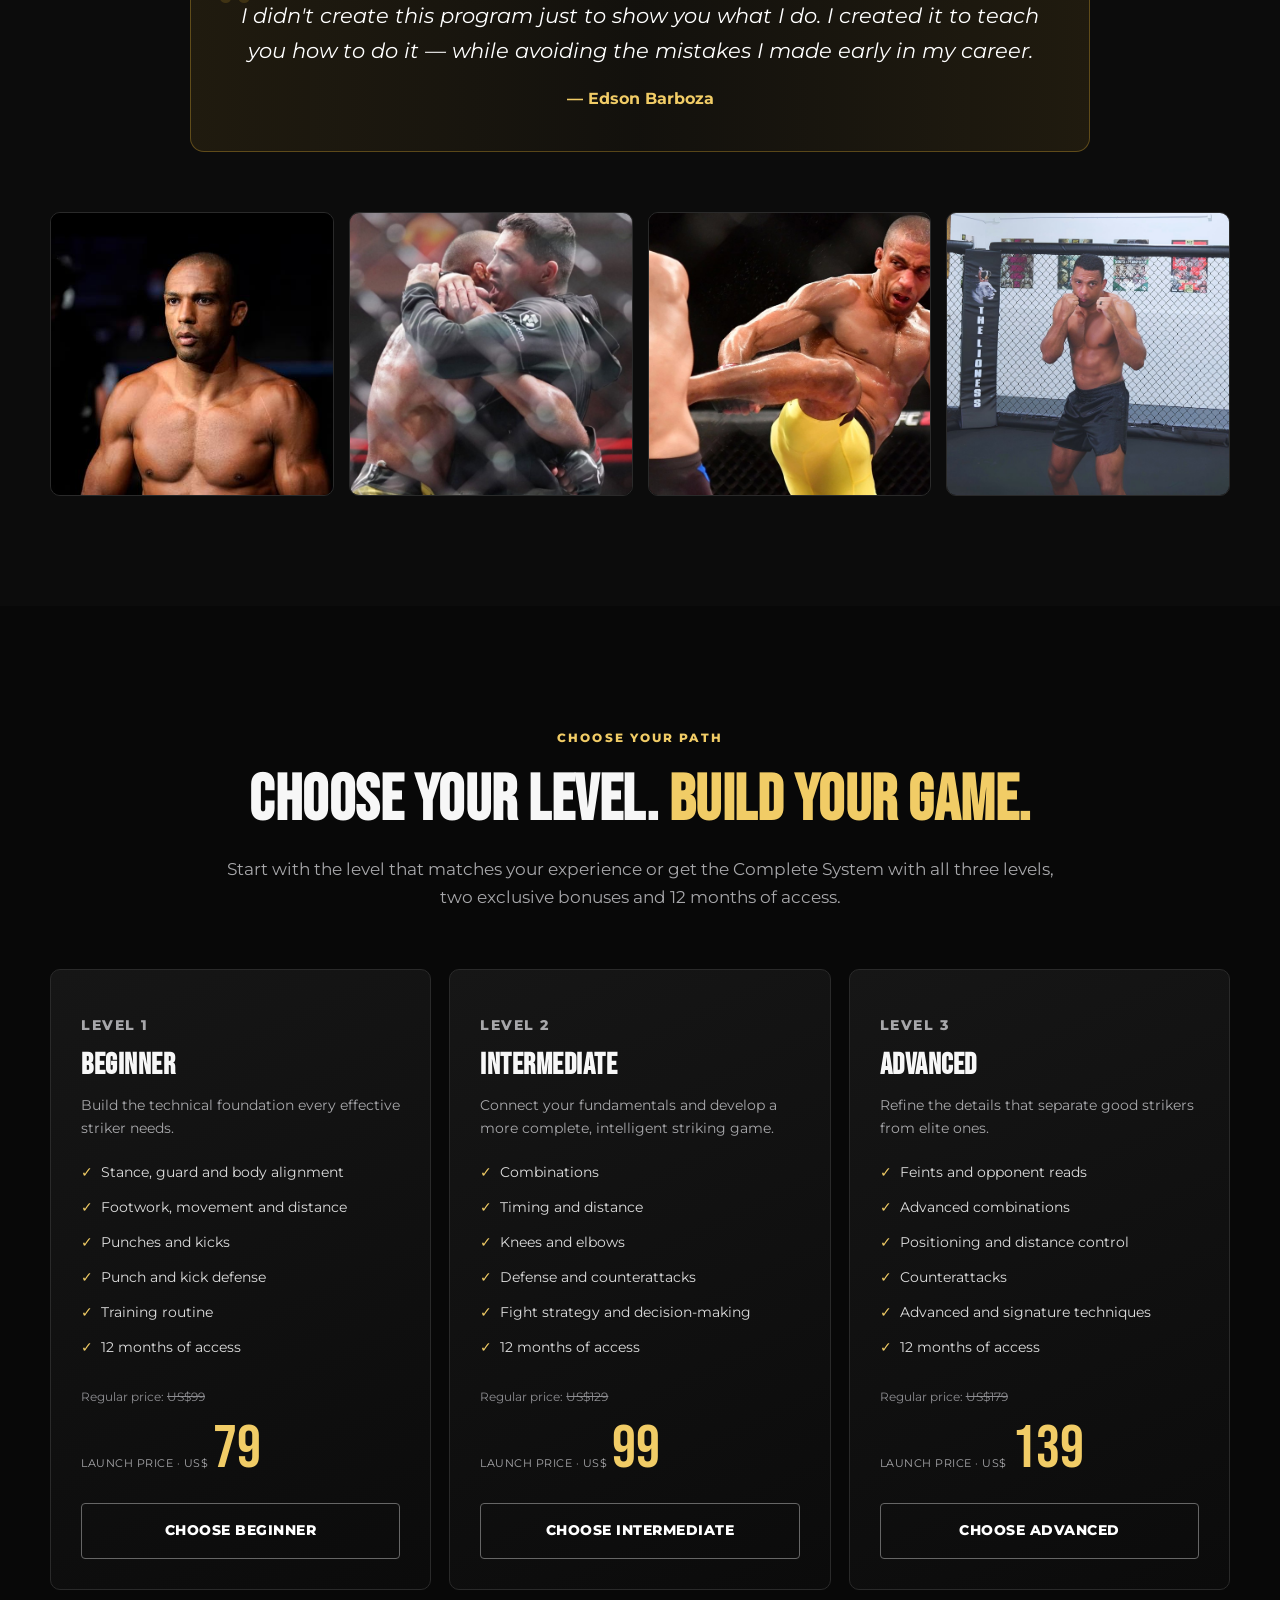
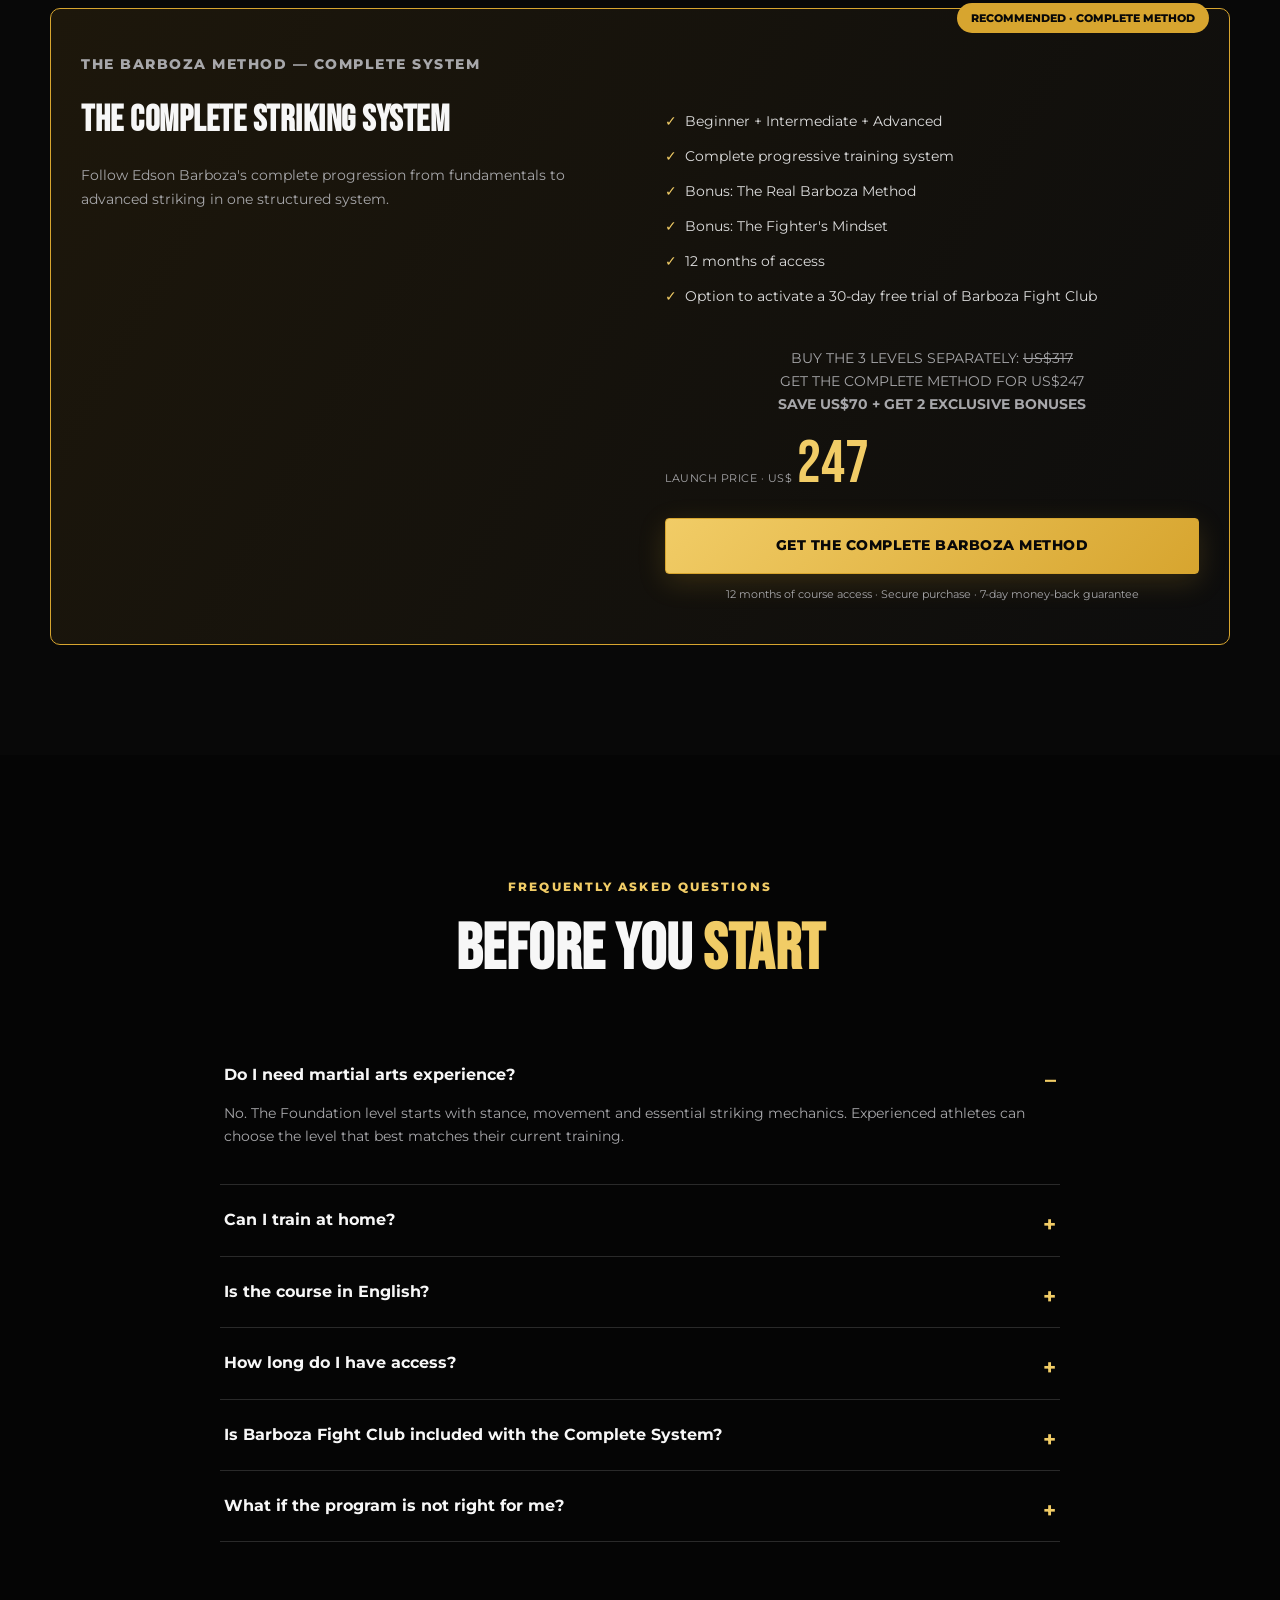
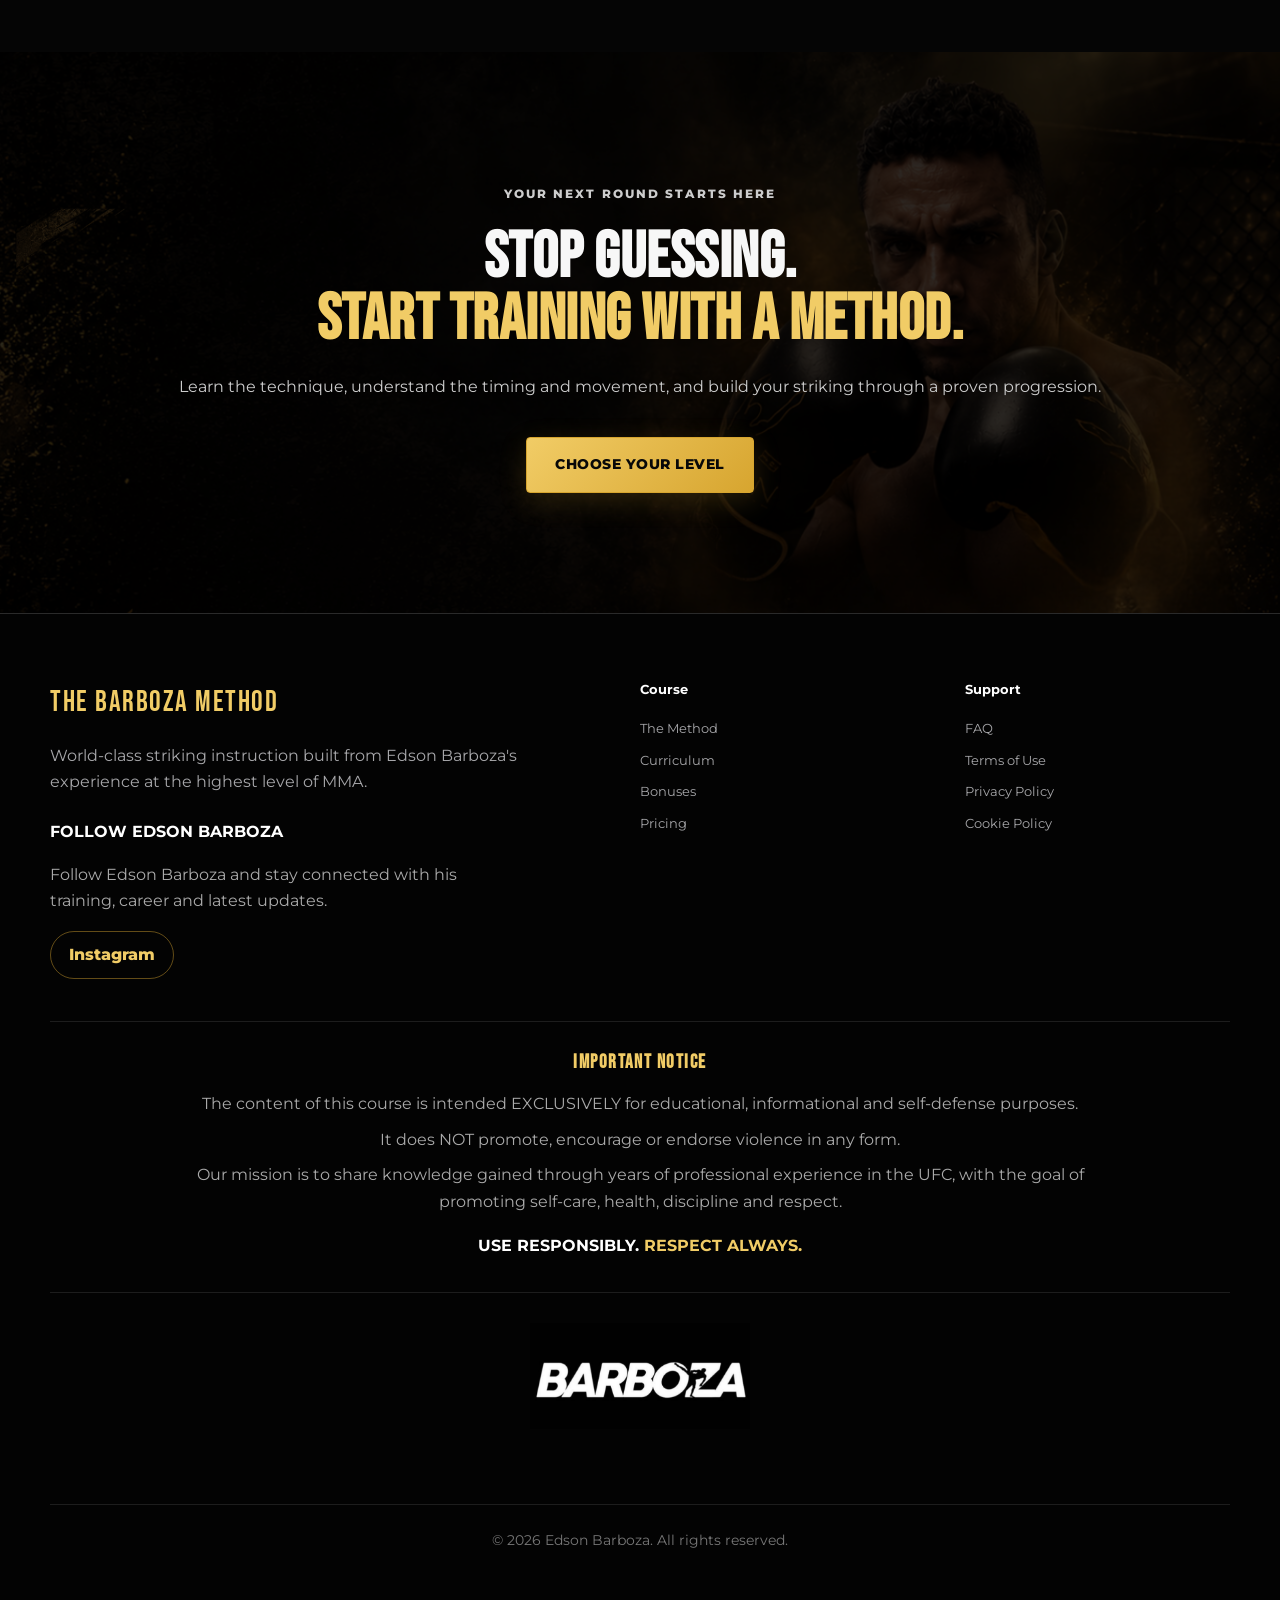
==== commit 1bc5bd8d: "Enable consent-gated GA4 and Meta Pixel for English Method" ====
--- a/index.html
+++ b/index.html
@@ -534,9 +534,21 @@
   function enableOptionalTracking() {
     if (window.barbozaTrackingLoaded) return;
     window.barbozaTrackingLoaded = true;
-
-    // Optional analytics and advertising scripts
-    // must only be initialized here, after consent.
+    window.dataLayer = window.dataLayer || [];
+    window.gtag = window.gtag || function(){window.dataLayer.push(arguments);};
+    window.gtag('js', new Date());
+    window.gtag('config', 'G-6C10W92WP1');
+    var ga = document.createElement('script');
+    ga.async = true;
+    ga.src = 'https://www.googletagmanager.com/gtag/js?id=G-6C10W92WP1';
+    document.head.appendChild(ga);
+    !function(f,b,e,v,n,t,s){if(f.fbq)return;n=f.fbq=function(){n.callMethod?
+    n.callMethod.apply(n,arguments):n.queue.push(arguments)};if(!f._fbq)f._fbq=n;
+    n.push=n;n.loaded=!0;n.version='2.0';n.queue=[];t=b.createElement(e);
+    t.async=!0;t.src=v;s=b.getElementsByTagName(e)[0];
+    s.parentNode.insertBefore(t,s)}(window,document,'script','https://connect.facebook.net/en_US/fbevents.js');
+    fbq('init','2954822274890411');
+    fbq('track','PageView');
   }
 
   accepted.addEventListener("click", function () {
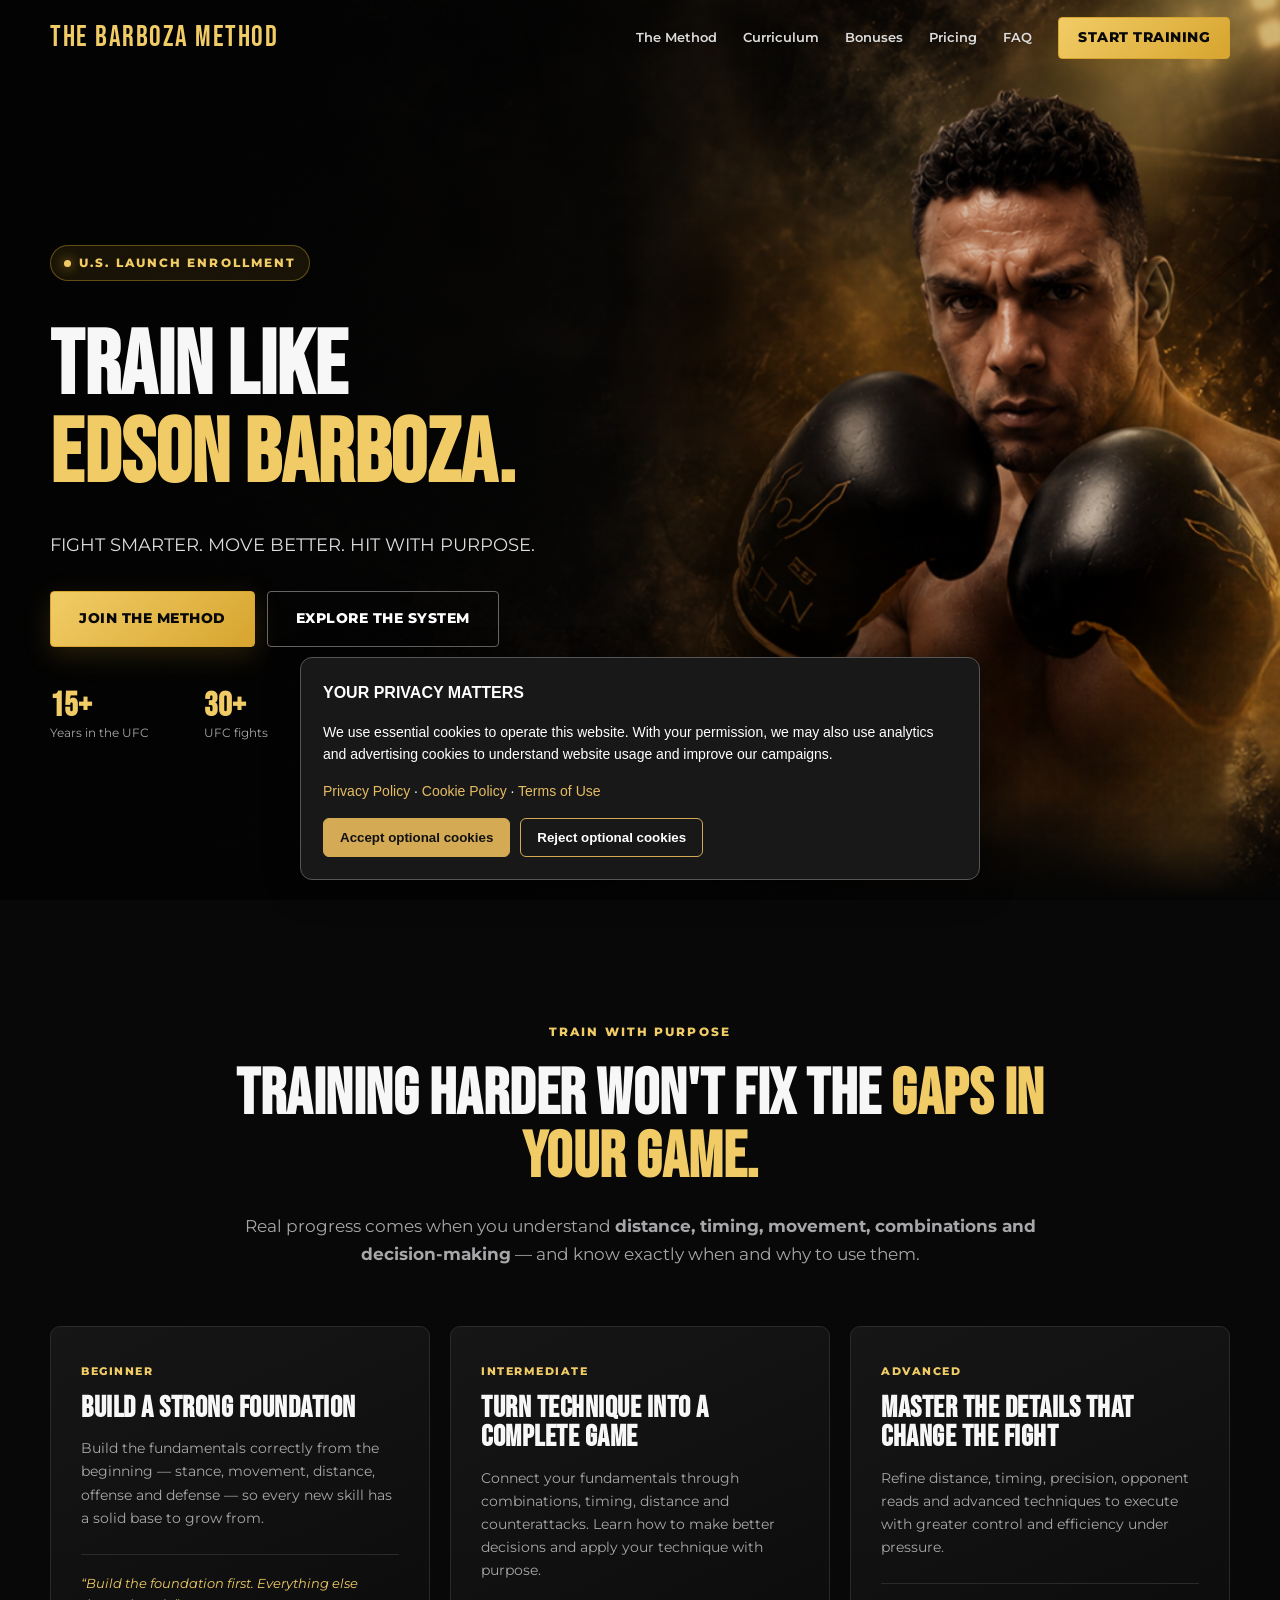
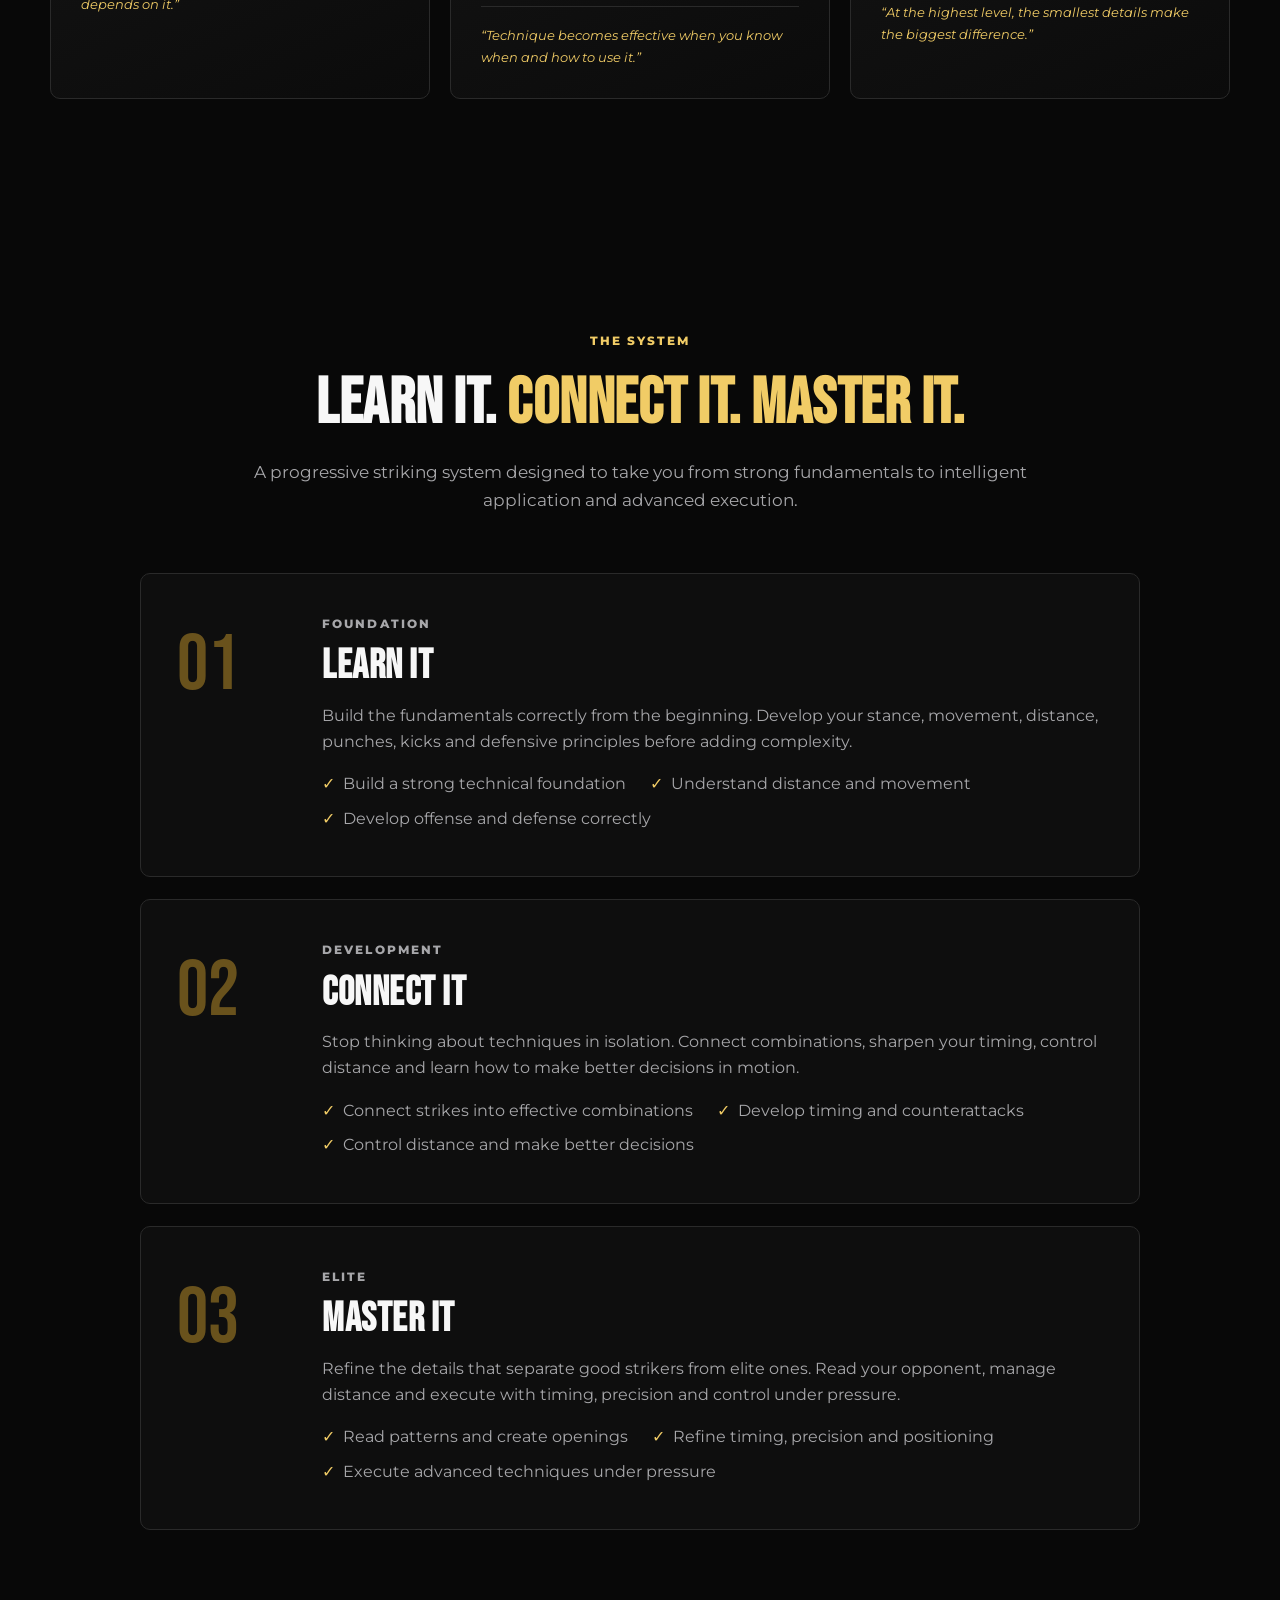
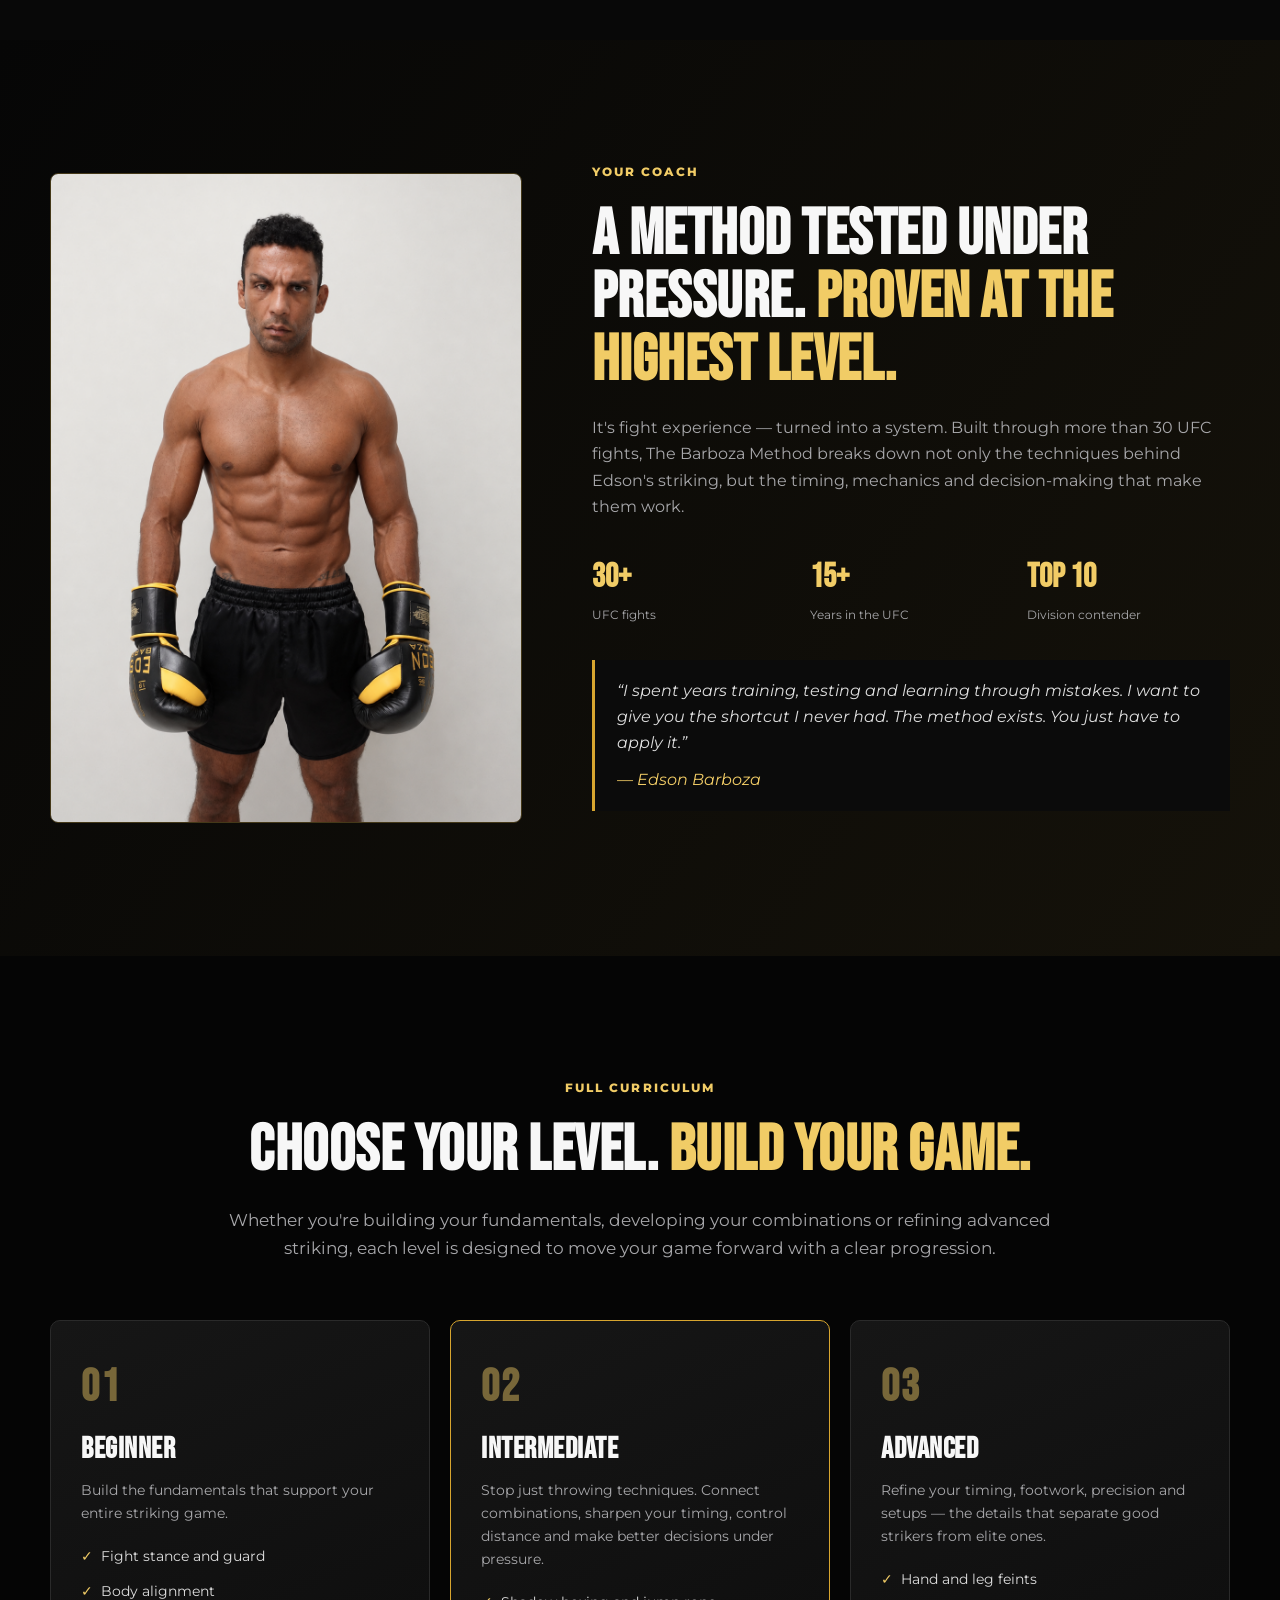
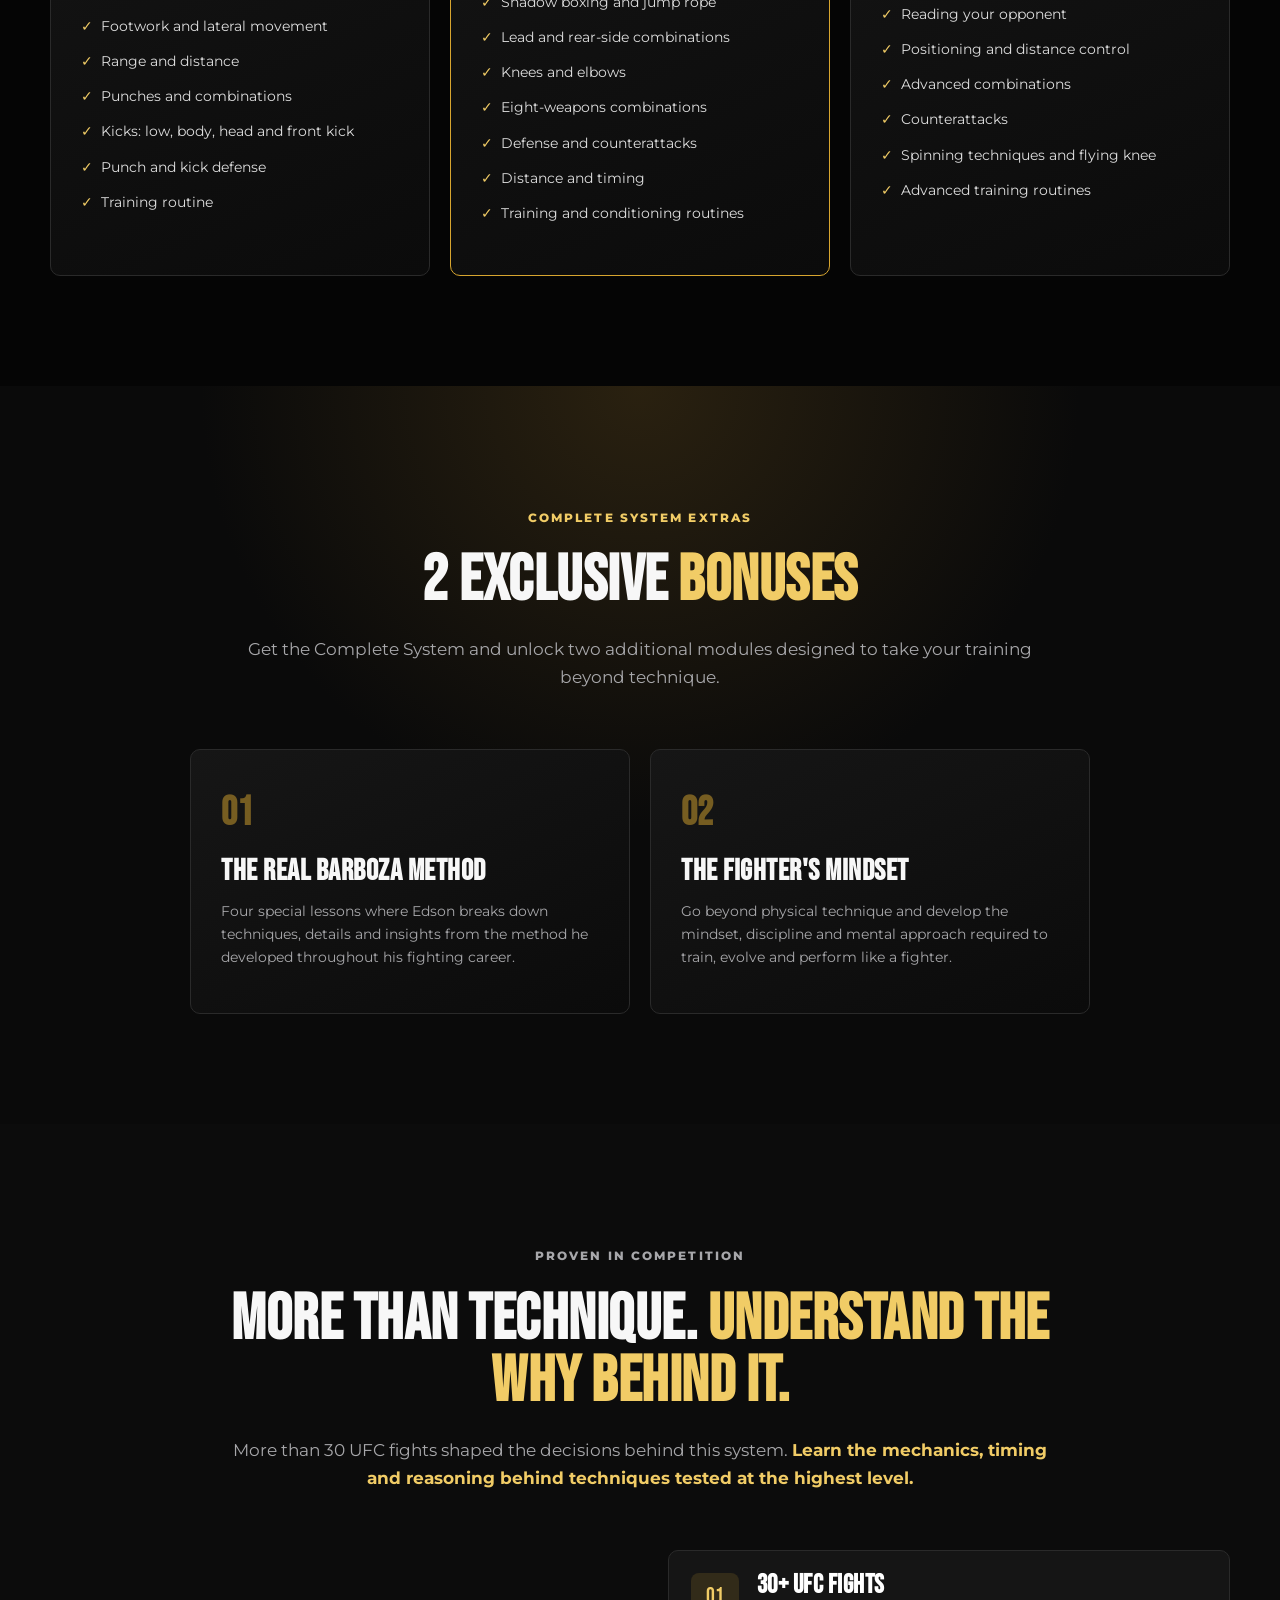
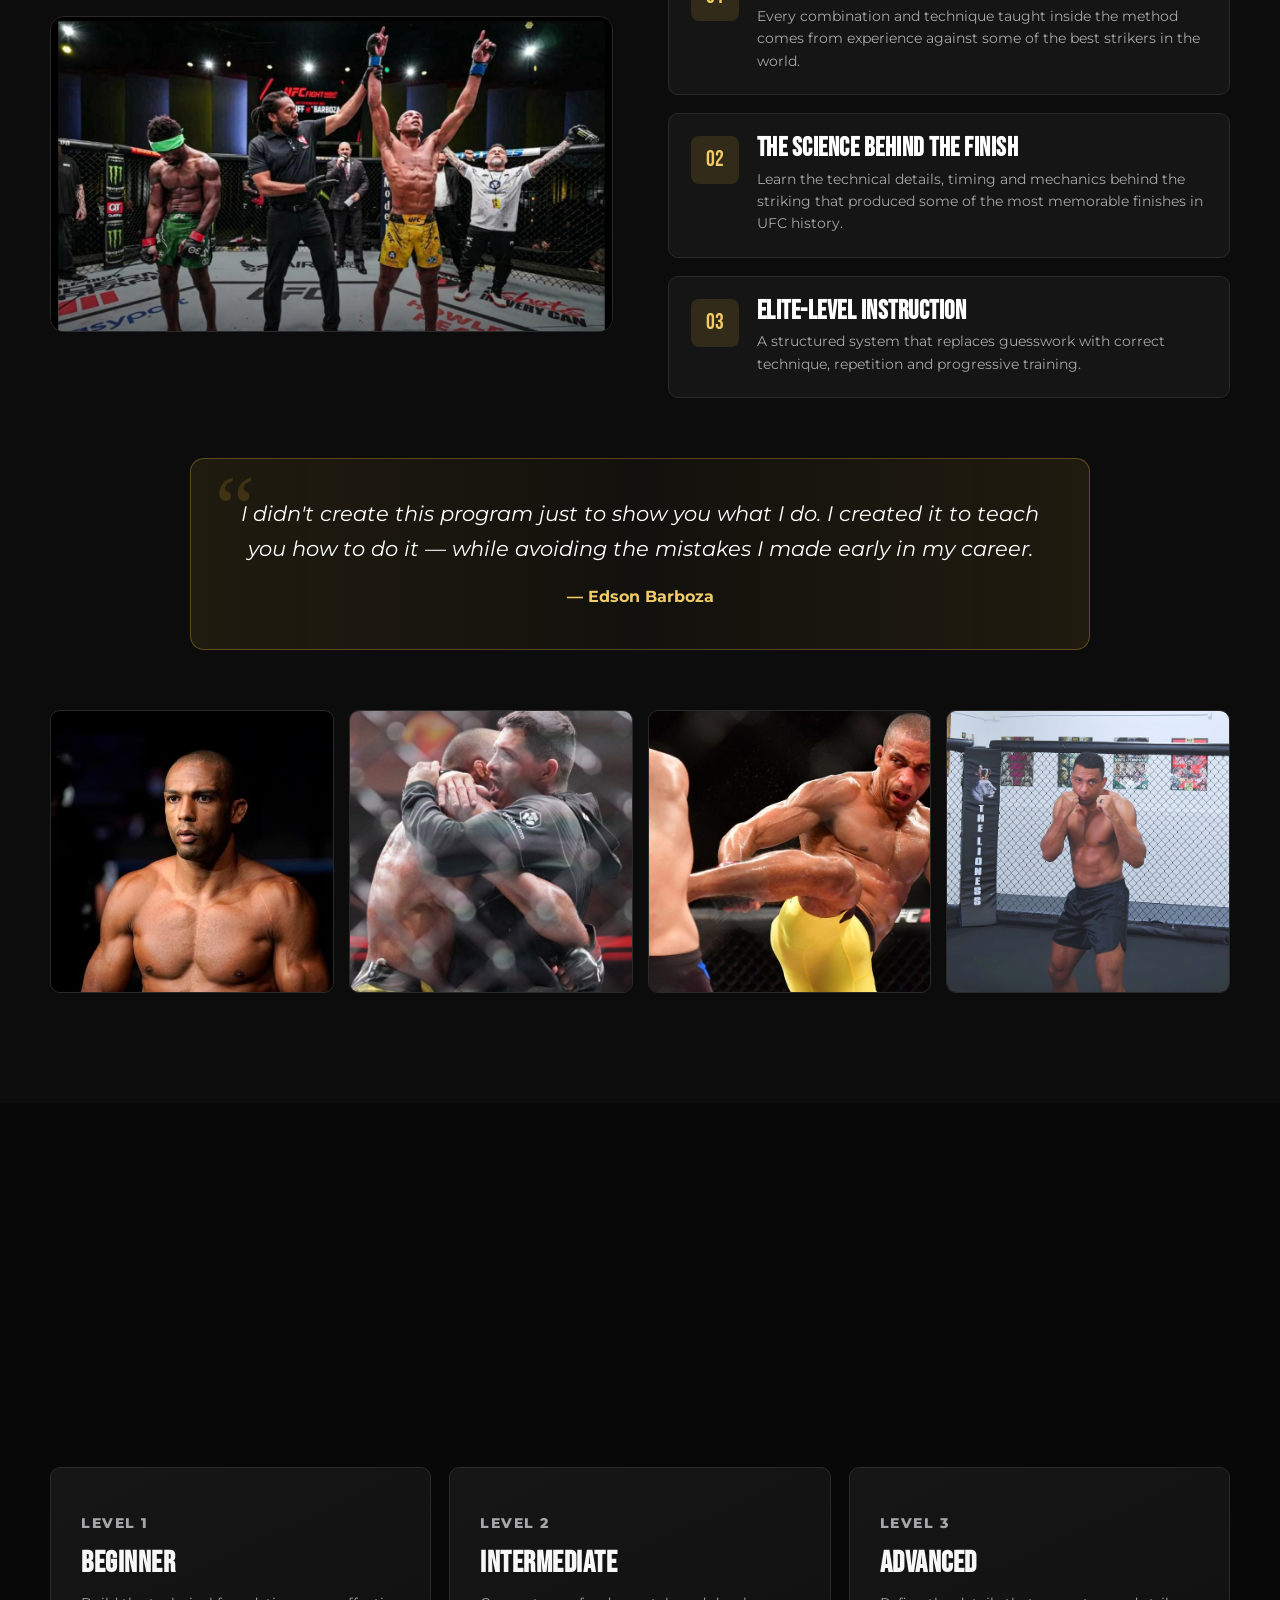
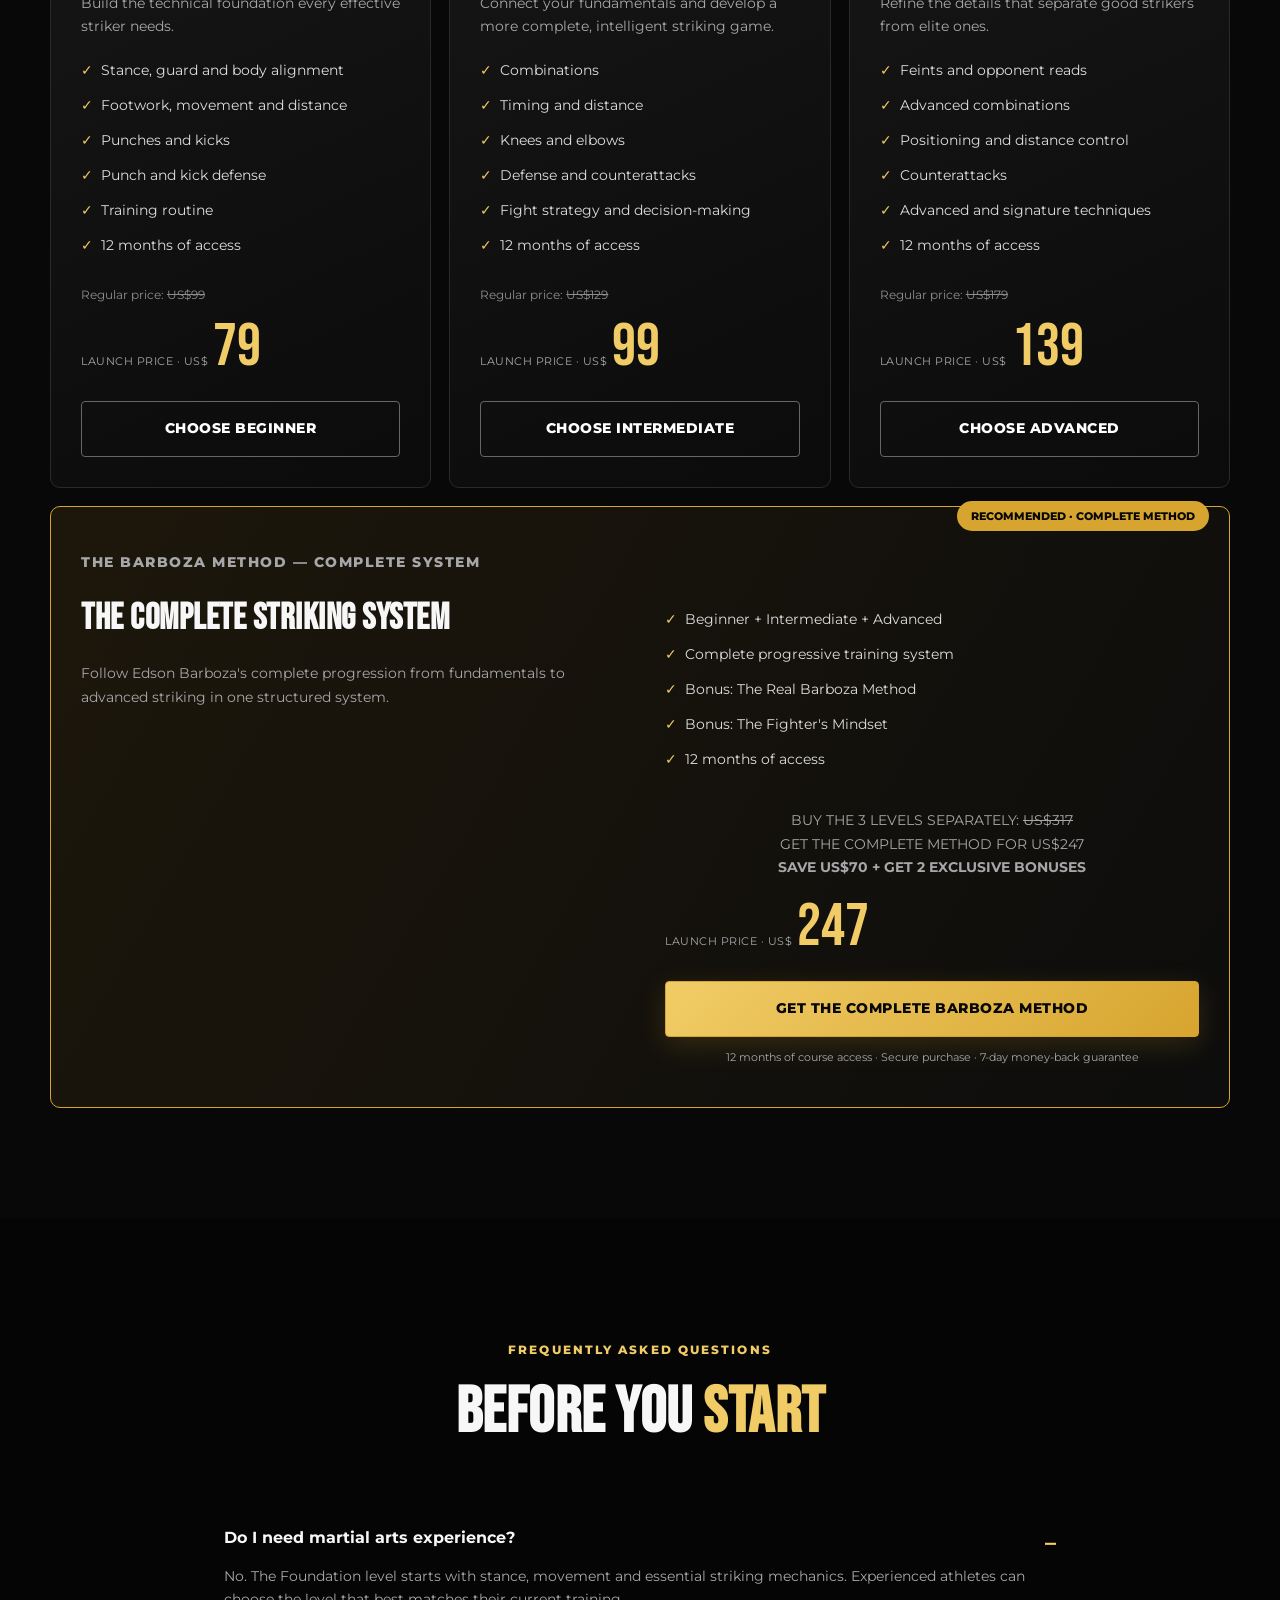
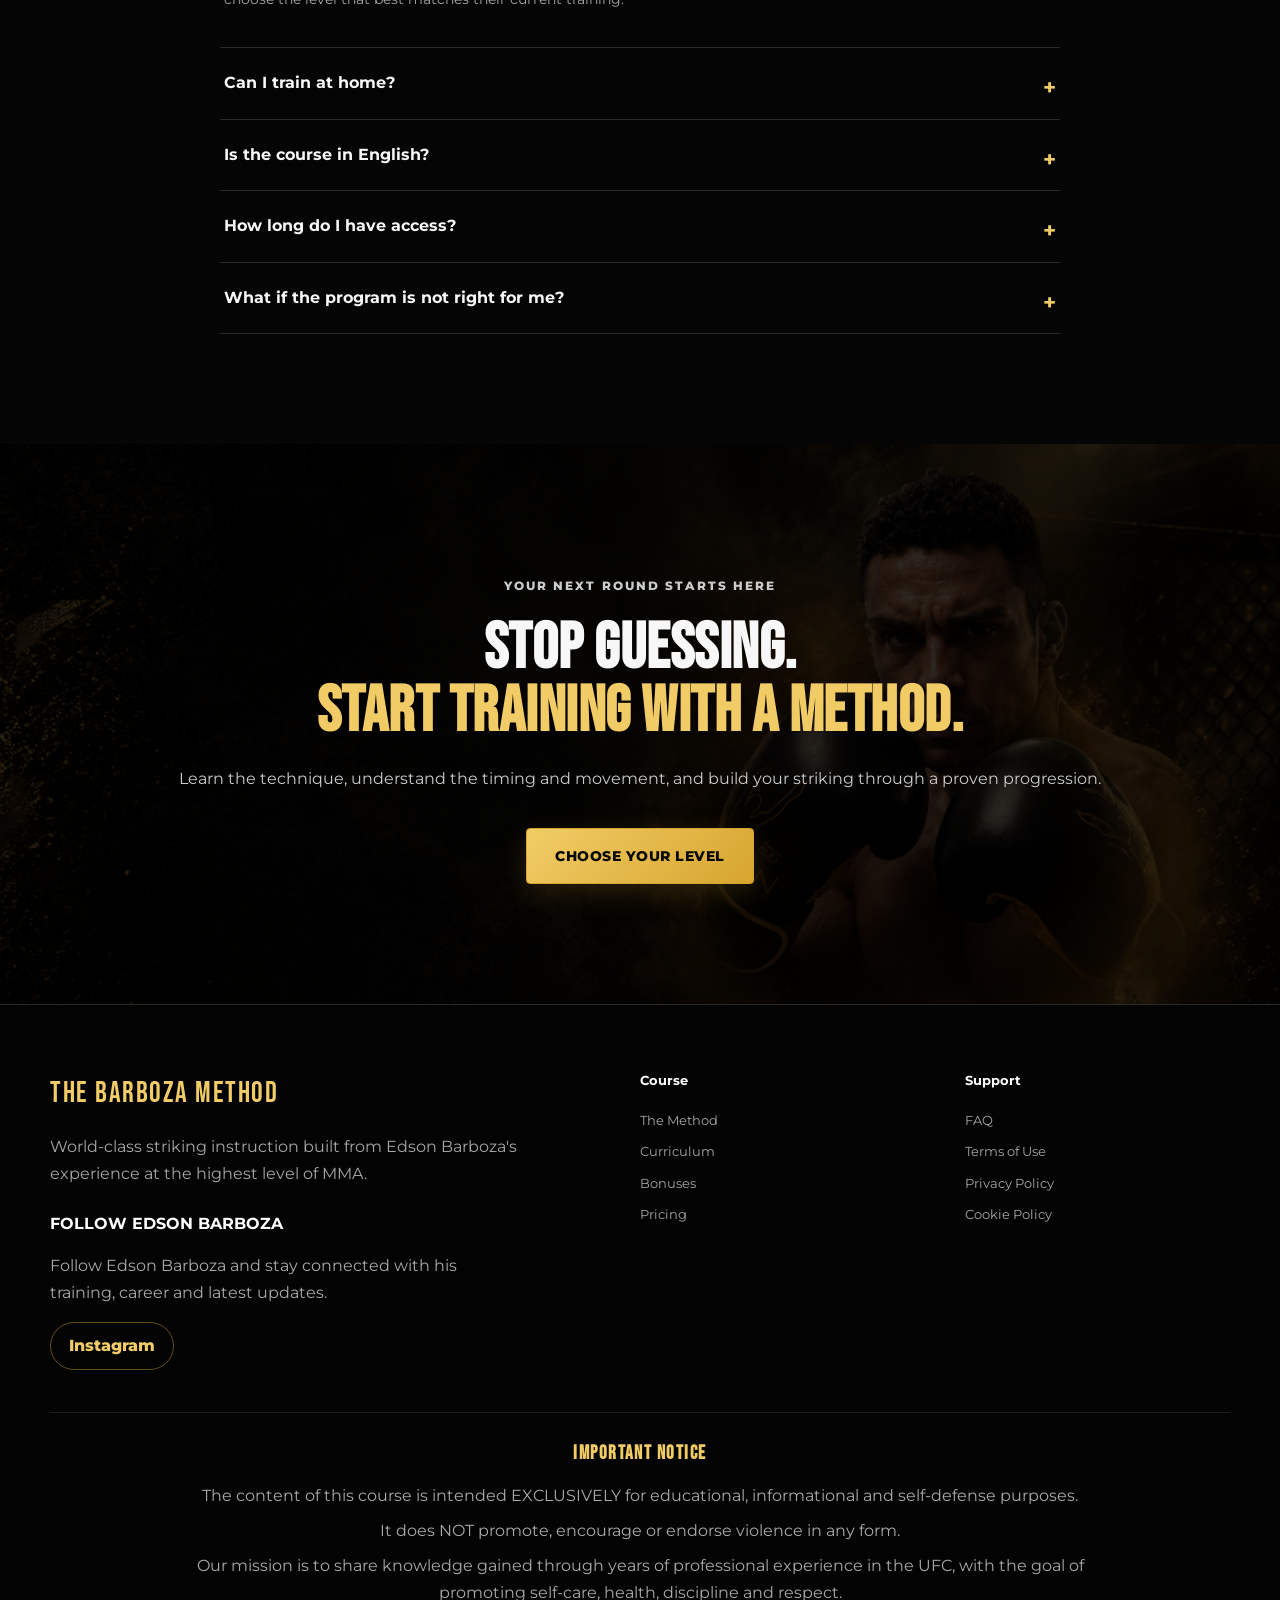
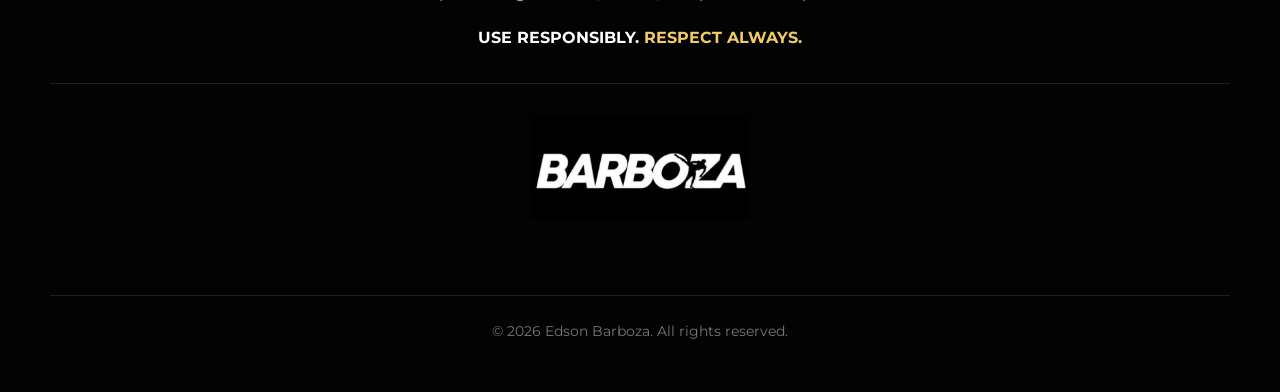
==== commit 521cabc4: "Remove Fight Club offer from the sales page" ====
--- a/index.html
+++ b/index.html
@@ -100,56 +100,6 @@
   </div>
 </section>
 
-<section class="section dark" id="fight-club">
-  <div class="wrap">
-    <header class="section-head reveal">
-      <p class="kicker">KEEP EVOLVING WITH EDSON</p>
-      <h2>JOIN THE <em>BARBOZA FIGHT CLUB</em></h2>
-      <p>The course gives you the method. The Fight Club keeps you connected to Edson, the community and ongoing training.</p>
-    </header>
-
-    <div class="three cards">
-      <article class="card reveal">
-        <span class="level">TRAIN WITH EDSON</span>
-        <h3>LIVE SESSIONS</h3>
-        <p>Join live sessions with Edson every other week, alternating between Fight IQ + Q&amp;A and exclusive technique training.</p>
-      </article>
-
-      <article class="card reveal">
-        <span class="level">GET FEEDBACK</span>
-        <h3>VIDEO REVIEW OPPORTUNITY</h3>
-        <p>Submit your training video for a chance to be selected for technical analysis by Edson during a private Barboza Fight Club live session. Submitting a video does not guarantee selection or review.</p>
-      </article>
-
-      <article class="card reveal">
-        <span class="level">STAY CONNECTED</span>
-        <h3>PRIVATE FIGHT ROOM</h3>
-        <p>Access the private community, exclusive member content, challenges and live-session replays while your membership is active.</p>
-      </article>
-    </div>
-
-    <div class="section-head reveal">
-      <p><strong>BARBOZA FIGHT CLUB MEMBERSHIP</strong><br>US$14.99/month or US$149/year</p> 
-      <div class="actions" style="justify-content:center; margin:24px 0;">
-  <a
-    class="button"
-    href="https://pay.hotmart.com/X107709922T?off=3ypallki"
-  >
-    JOIN MONTHLY · US$14.99
-  </a>
-
-  <a
-    class="button outline"
-    href="https://pay.hotmart.com/X107709922T?off=g7yzhgjp"
-  >
-    JOIN ANNUAL · US$149
-  </a>
-</div>
-      <p><strong>Complete System students can activate their first 30 days free.</strong> After the 30-day trial, the membership continues under the selected subscription plan unless canceled.</p>
-    </div>
-  </div>
-</section>   
-    
     <section class="section proof" id="proof">
   <div class="wrap">
 
@@ -311,7 +261,6 @@
     <li>Bonus: The Real Barboza Method</li>
     <li>Bonus: The Fighter's Mindset</li>
     <li>12 months of access</li>
-    <li>Option to activate a 30-day free trial of Barboza Fight Club</li>
   </ul>
 
   <p class="compare">
@@ -340,10 +289,6 @@
         <details><summary>Can I train at home?</summary><p>Yes. Many lessons can be practiced with open space and basic equipment. A heavy bag or training partner adds more options, especially in the advanced routines.</p></details>
         <details><summary>Is the course in English?</summary><p>Yes. The U.S. edition is fully accessible in English, with English-language lesson support throughout the program.</p></details>
         <details><summary>How long do I have access?</summary><p>Every course purchase includes 12 months of access. This applies whether you purchase Beginner, Intermediate or Advanced individually, or choose the Complete System with all three levels and its exclusive bonuses.</p></details>
-        <details>
-  <summary>Is Barboza Fight Club included with the Complete System?</summary>
-  <p>The Barboza Fight Club is a separate membership. Complete System students can activate a 30-day free trial after purchase. After the trial, the membership continues under the selected subscription plan unless canceled. Your 12-month access to the Complete System is independent of the Fight Club membership.</p>
-</details>
         <details><summary>What if the program is not right for me?</summary><p>You may request a refund within seven days of purchase, according to the checkout platform's guarantee terms.</p></details>
       </div>
     </section>
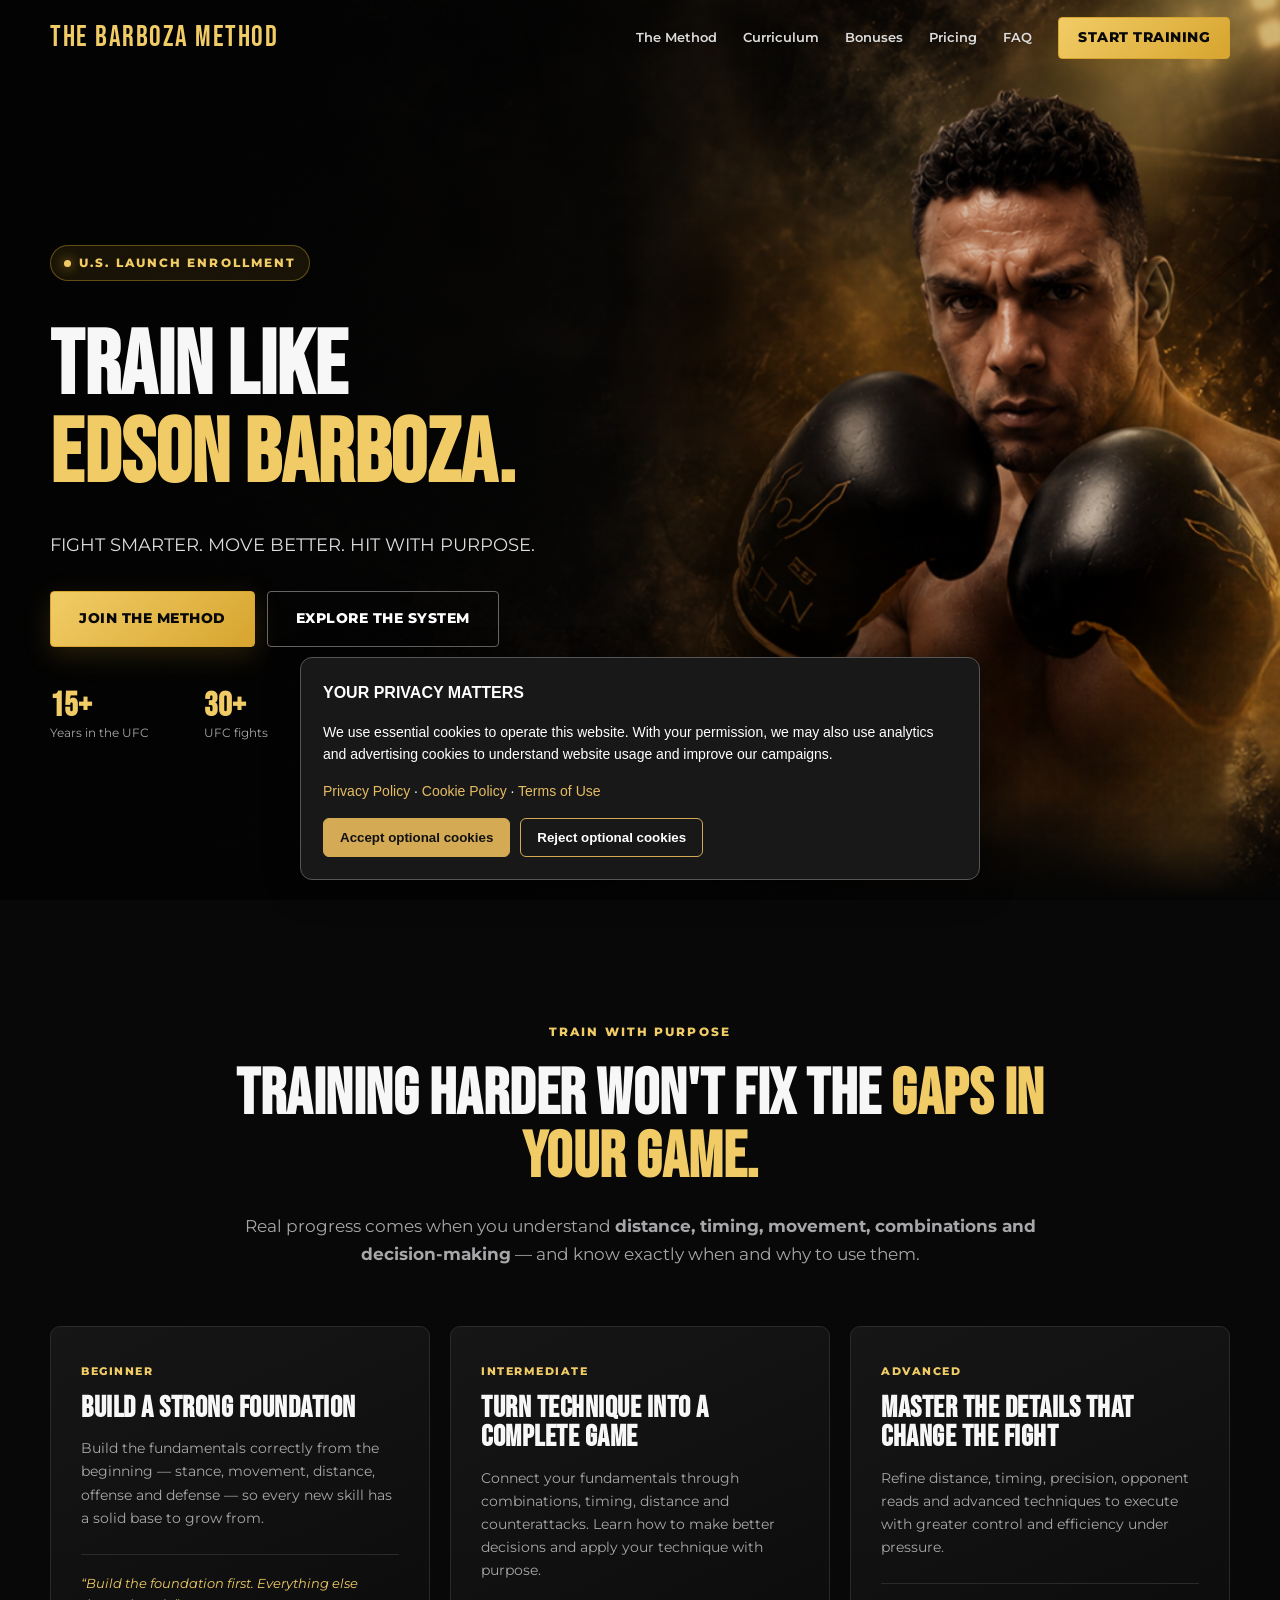
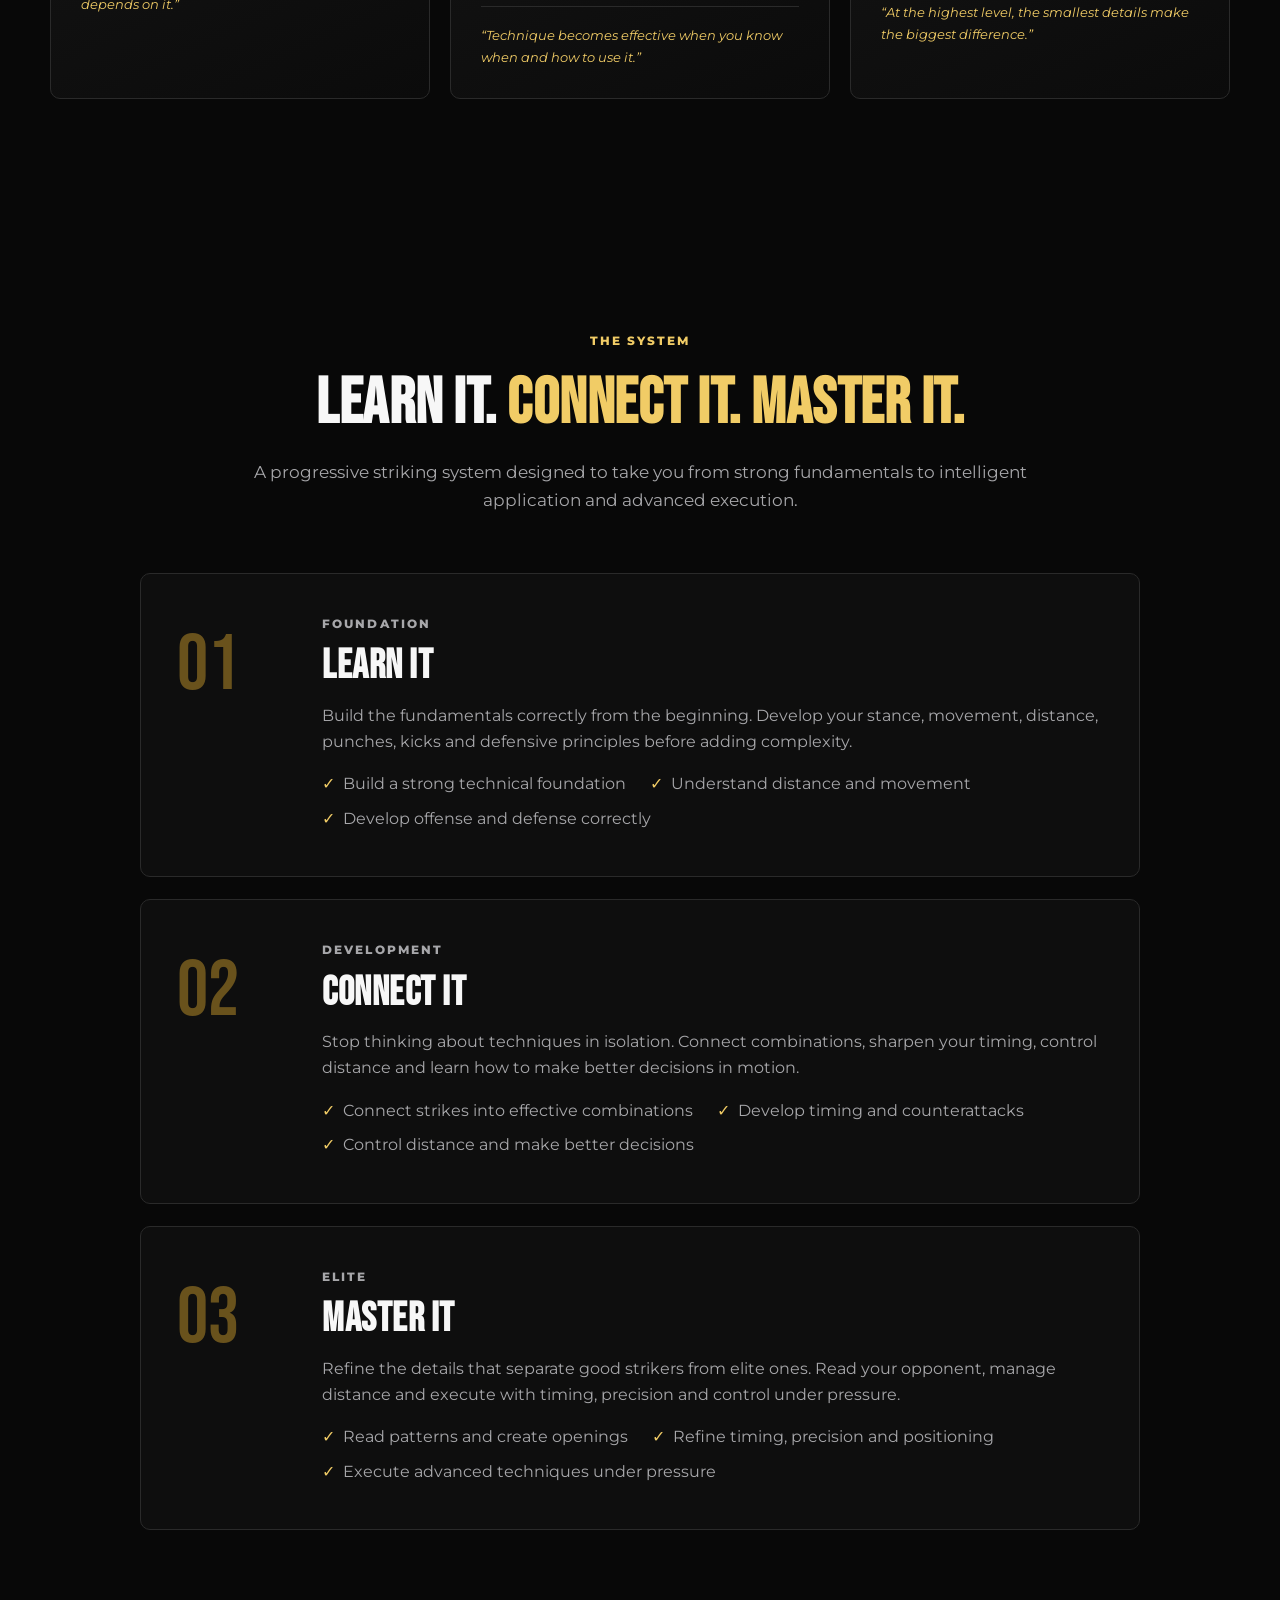
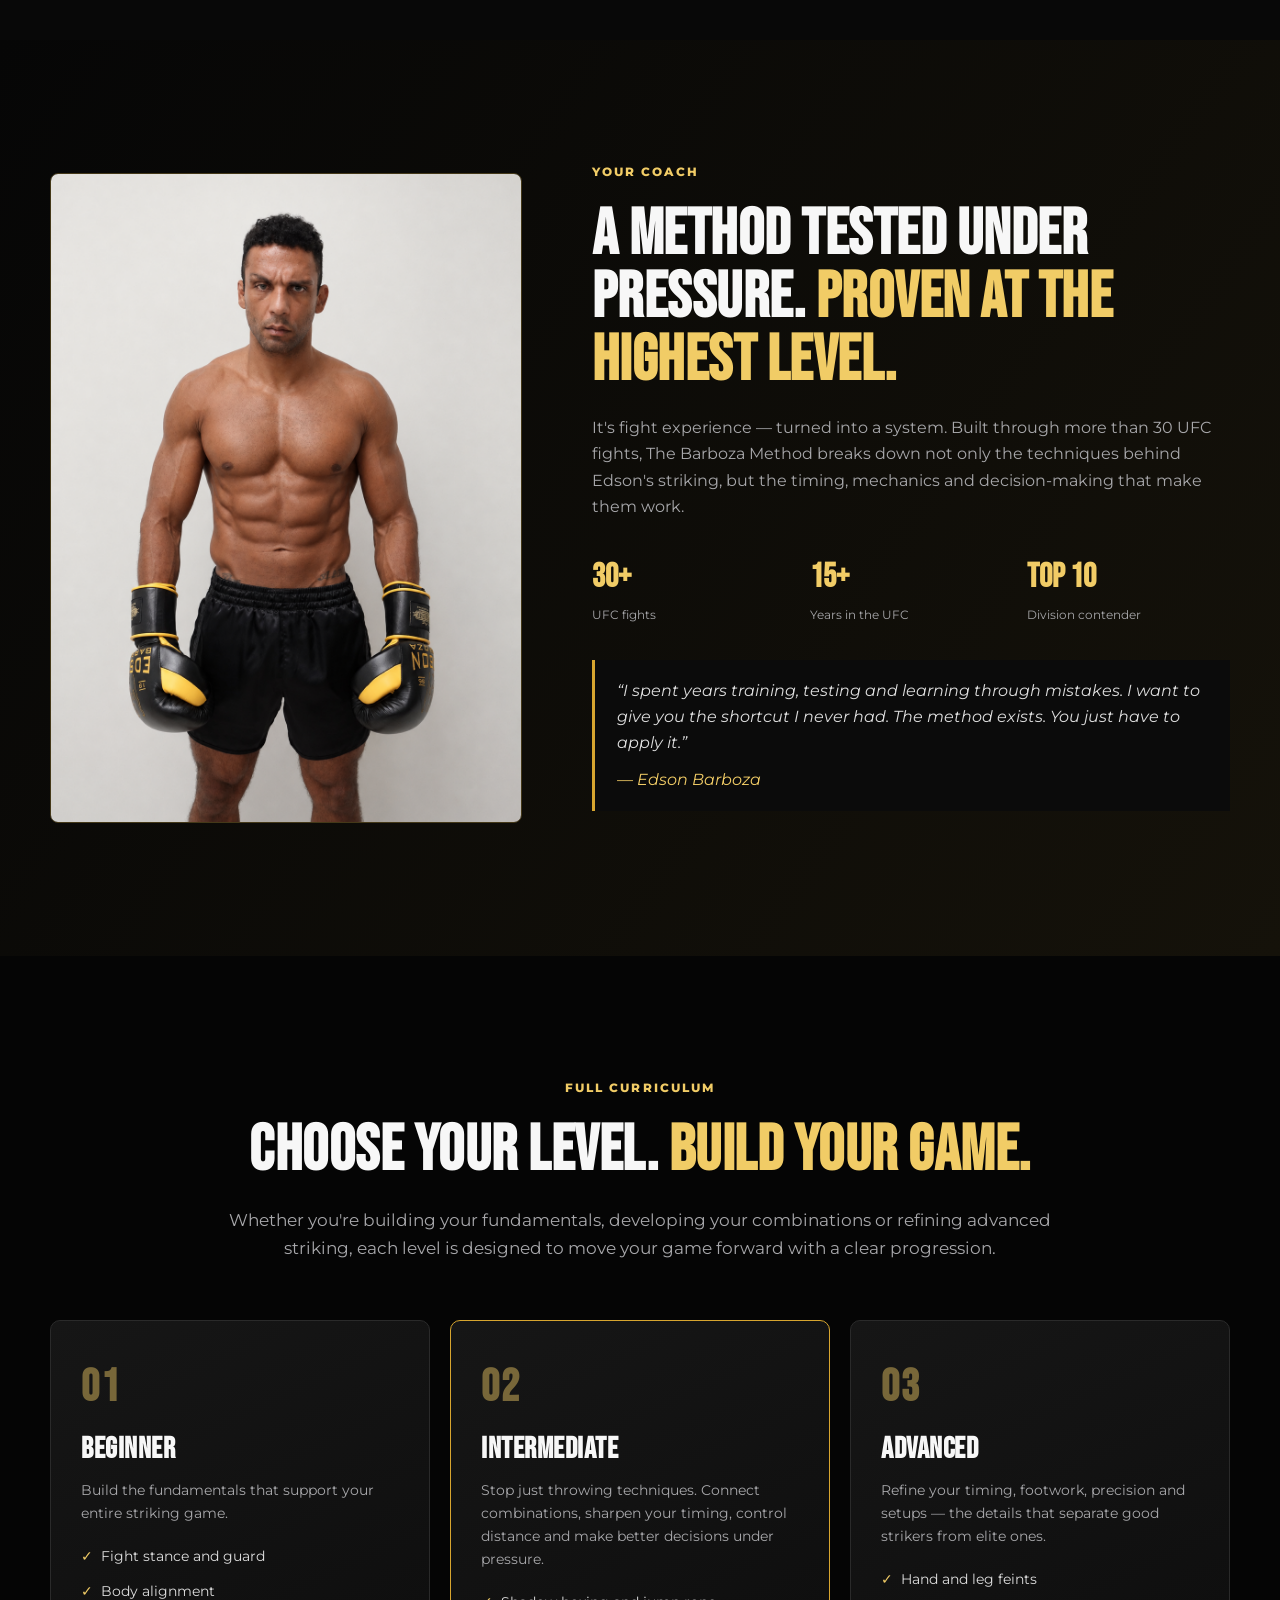
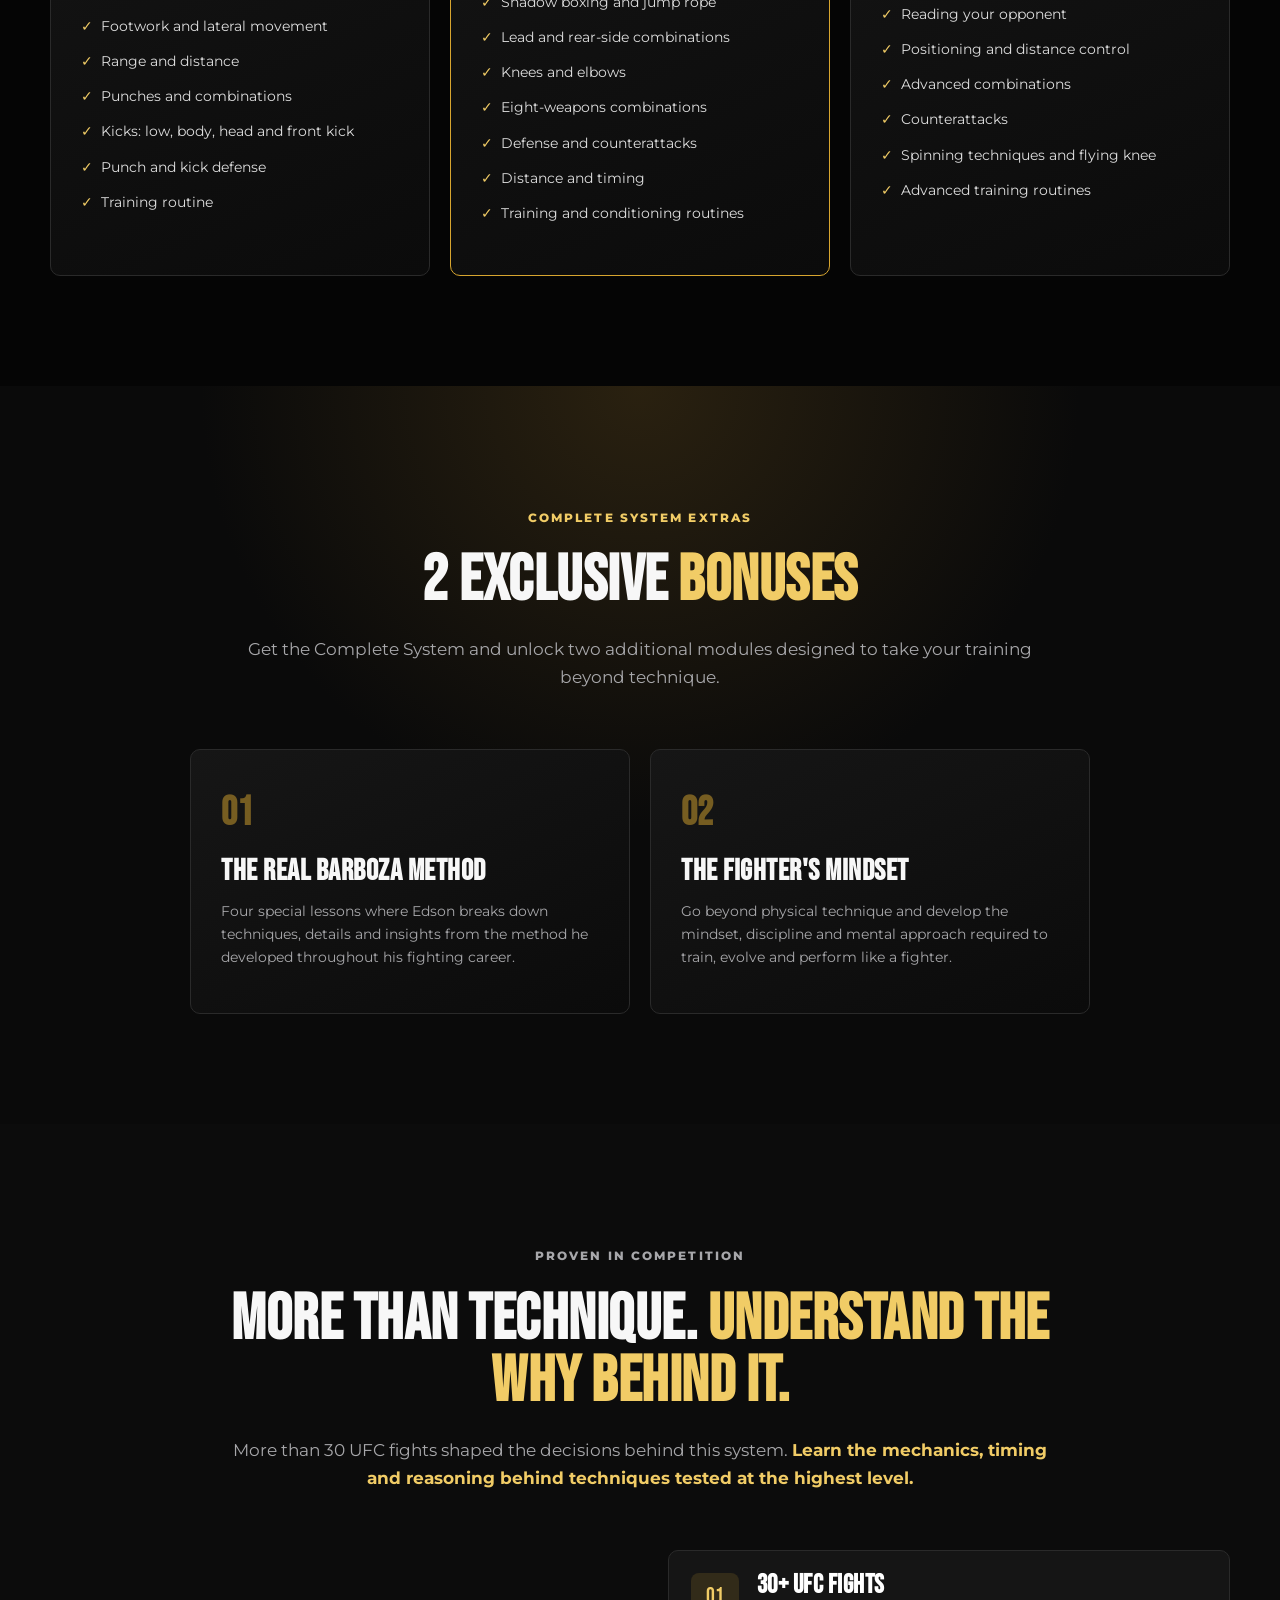
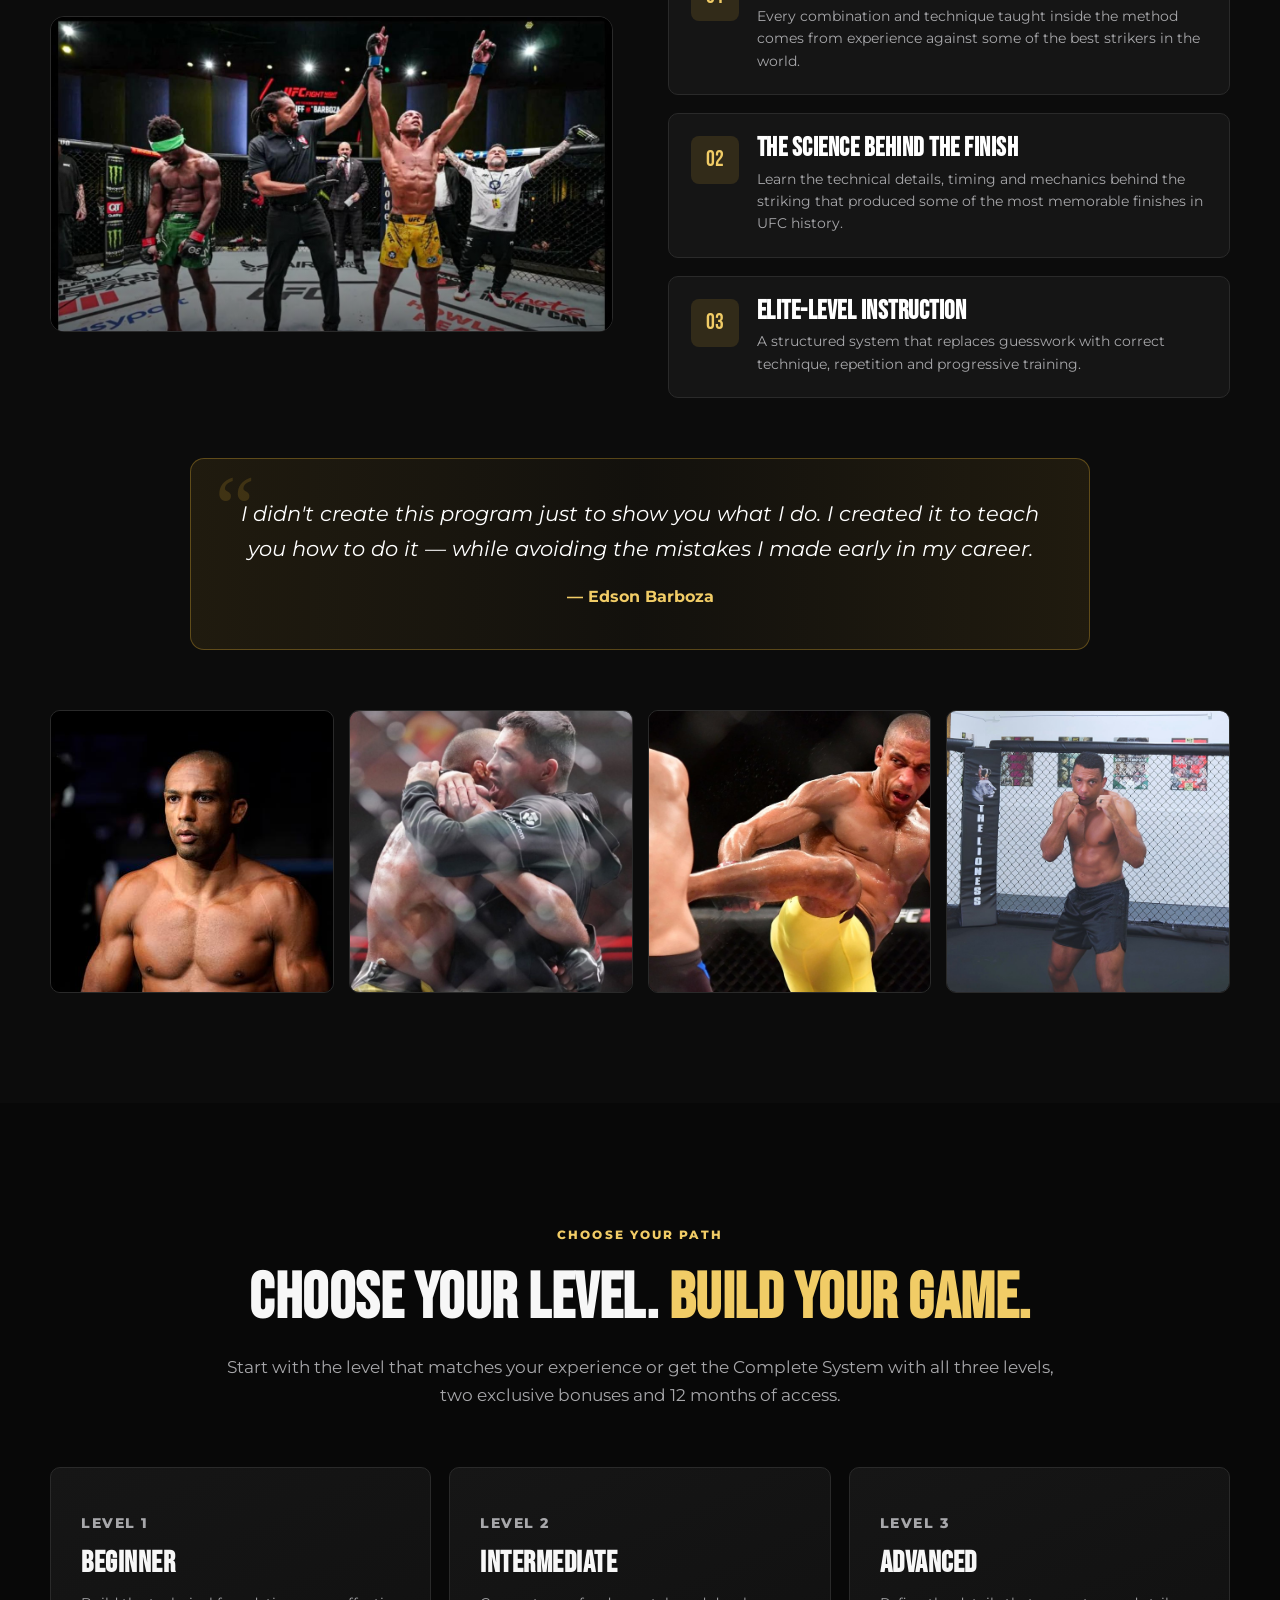
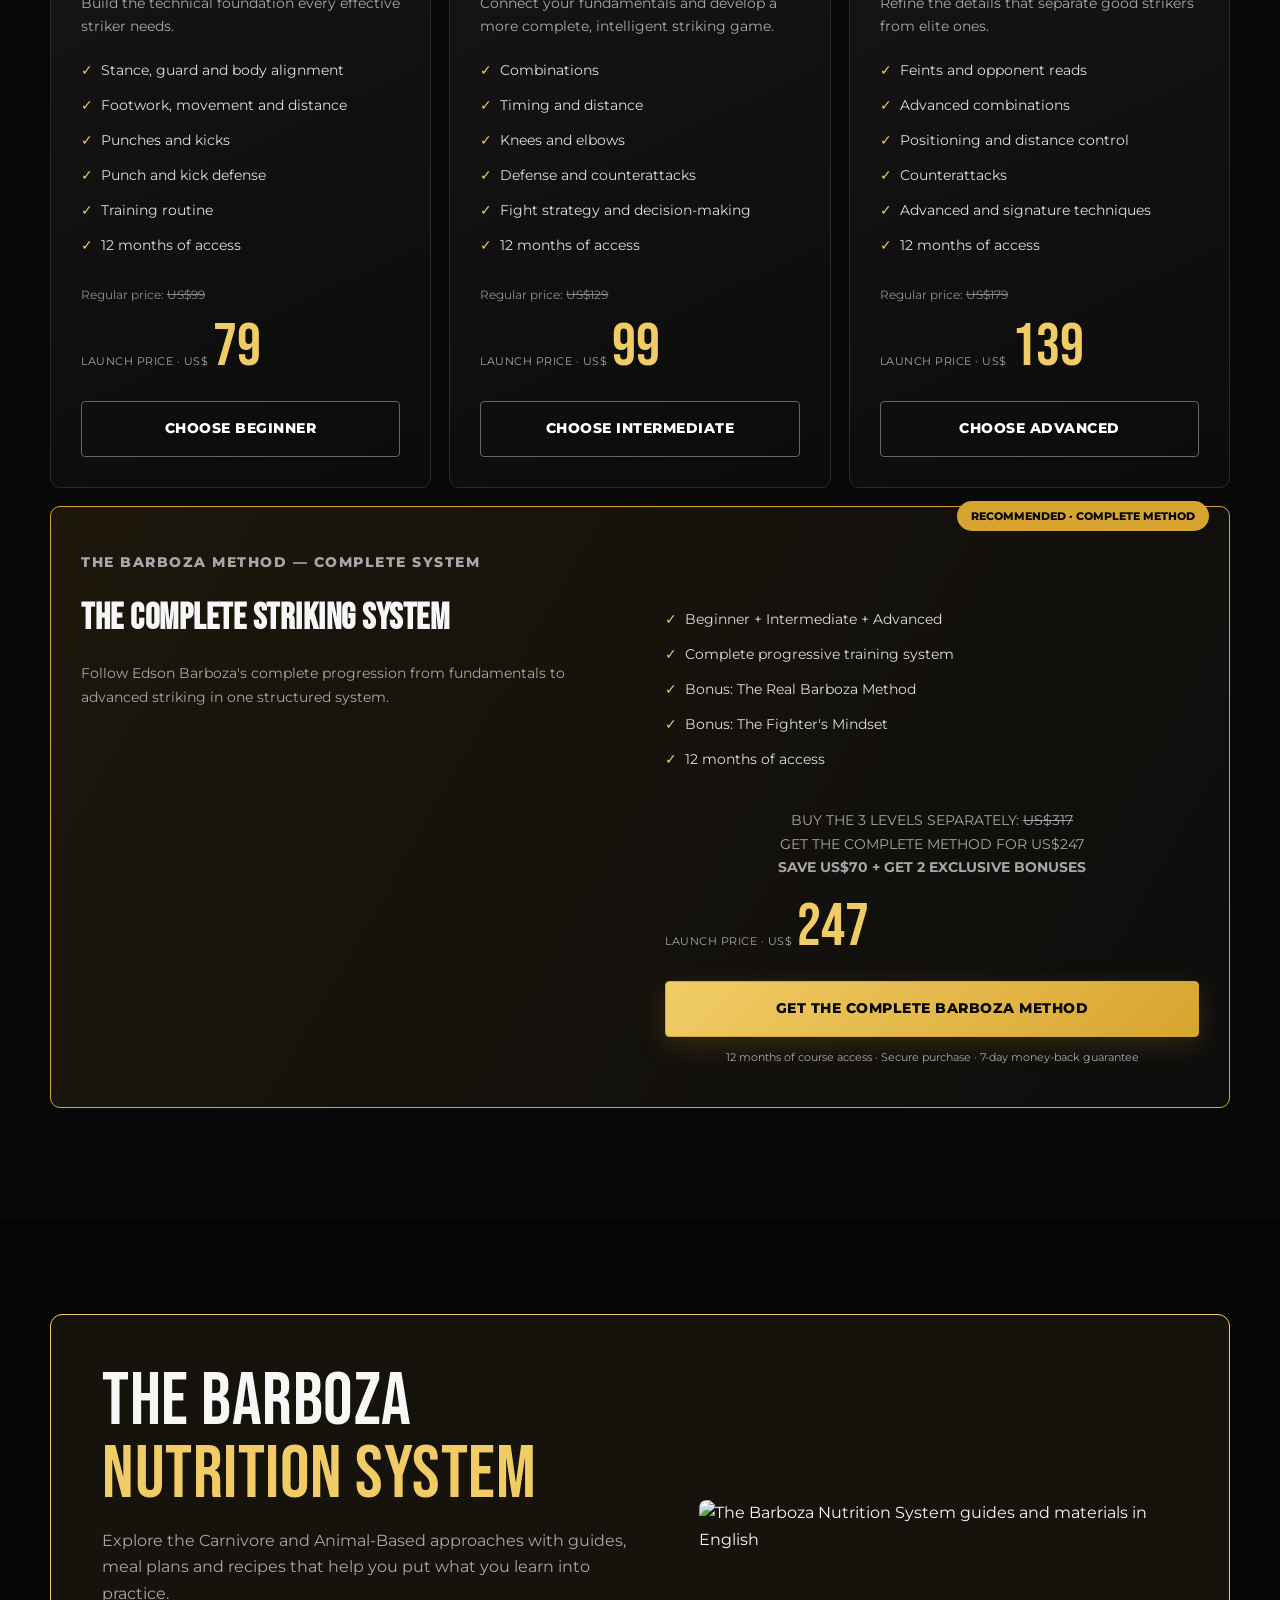
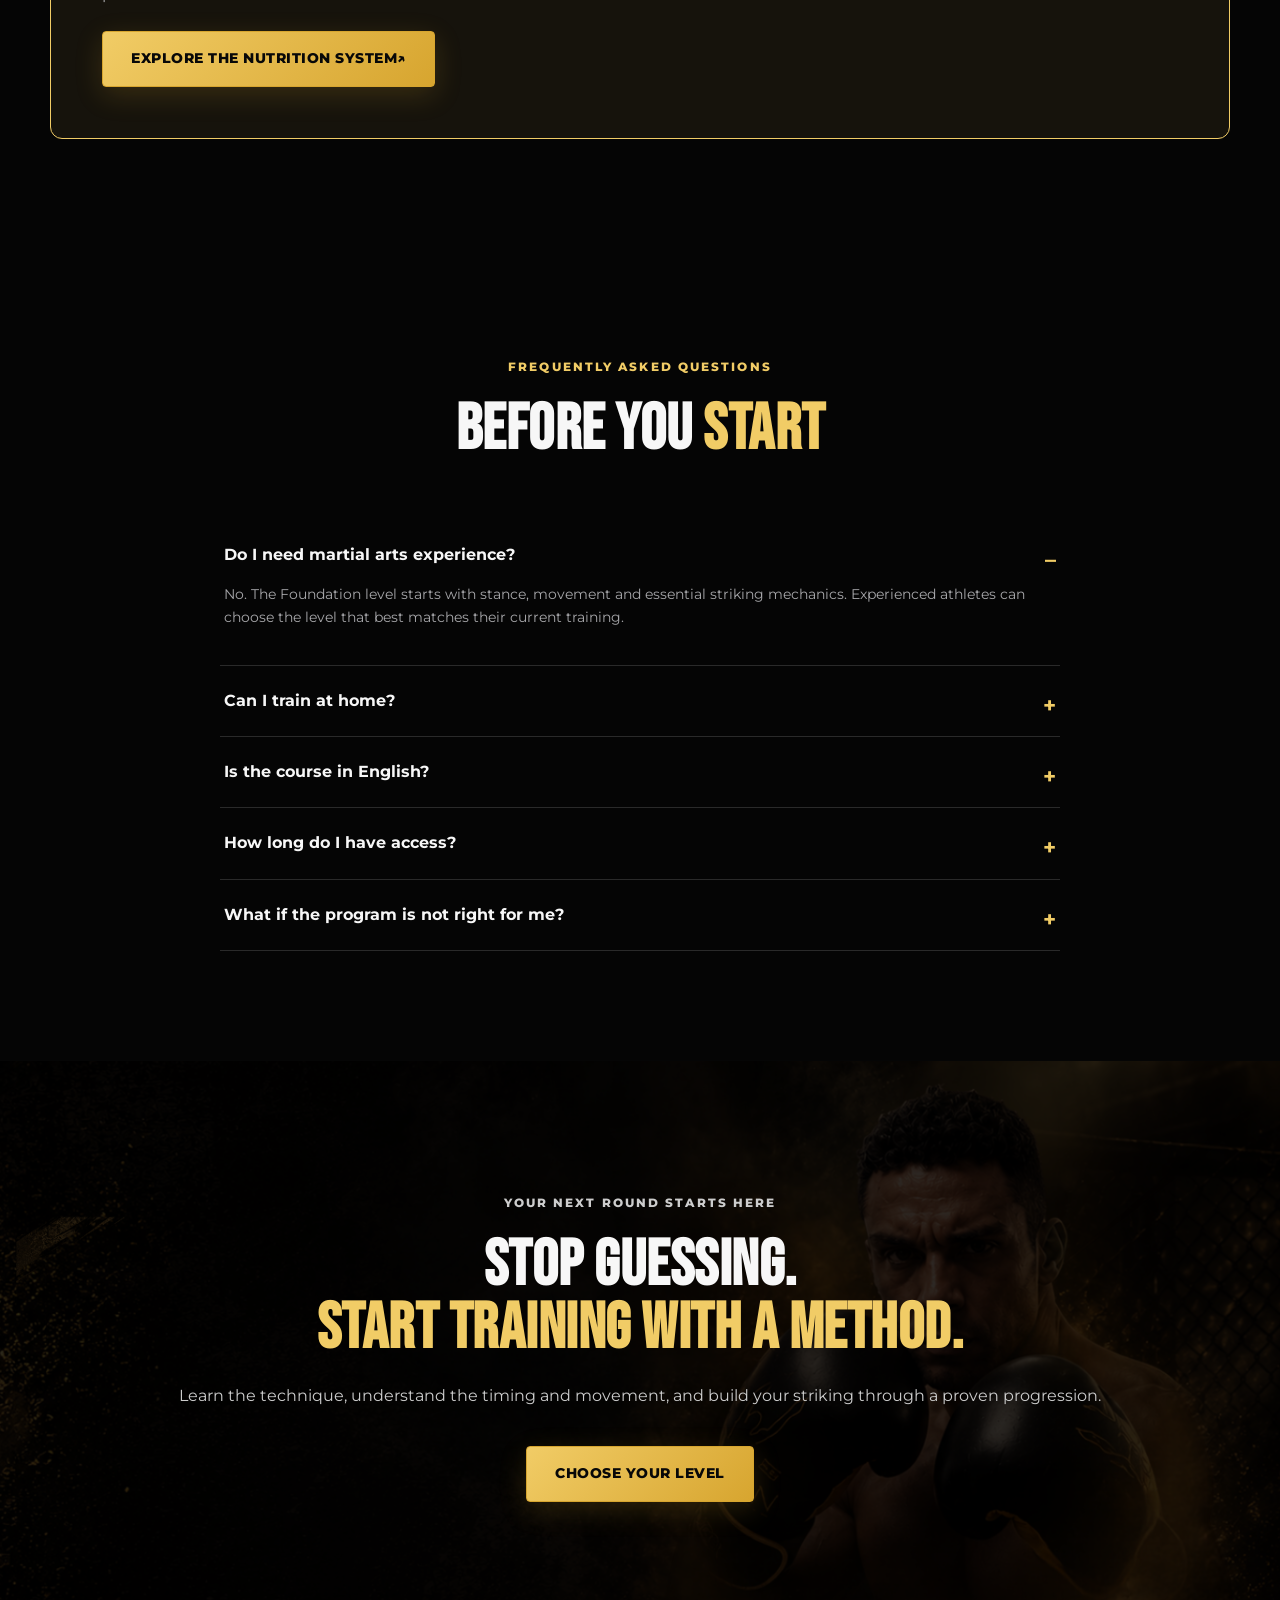
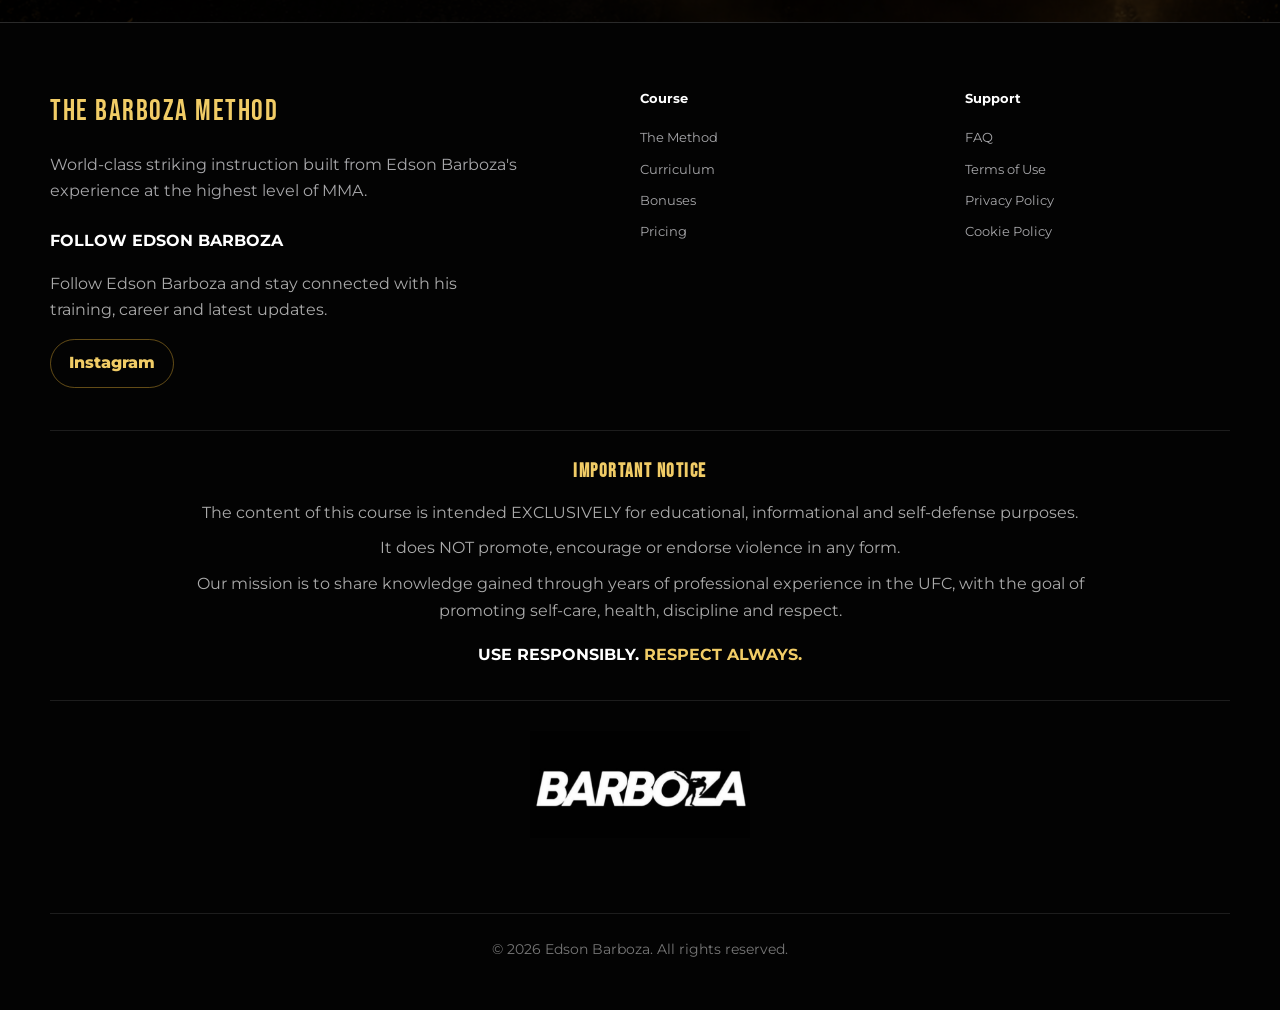
==== commit 45abf30b: "Prepare Black Friday pricing and Nutrition System section" ====
--- a/index.html
+++ b/index.html
@@ -9,6 +9,8 @@
   <link rel="preconnect" href="https://fonts.gstatic.com" crossorigin>
   <link href="https://fonts.googleapis.com/css2?family=Bebas+Neue&family=Montserrat:wght@400;500;600;700;800&display=swap" rel="stylesheet">
   <link rel="stylesheet" href="styles.css">
+  <link rel="stylesheet" href="black-friday.css">
+  <script defer src="black-friday.js"></script>
 </head>
 <body>
   <header class="site-header" id="top">
@@ -25,6 +27,7 @@
       <img src="assets/hero.png" alt="Edson Barboza in a fighting stance">
       <div class="hero-shade"></div>
       <div class="wrap hero-content reveal">
+        <aside class="bf-hero-bar" data-bf-only hidden aria-label="Black Friday"><div class="bf-hero-copy"><strong>BLACK FRIDAY · 50% OFF</strong><span>Nov 26 at noon to Nov 28 at noon · Brasília time (UTC−3)</span></div><a class="bf-hero-cta" href="#pricing">See offer →</a></aside>
         <p class="eyebrow"><span></span> U.S. LAUNCH ENROLLMENT</p>
         <h1>TRAIN LIKE<br><em>EDSON BARBOZA.</em></h1>
         <p class="lead">FIGHT SMARTER. MOVE BETTER. HIT WITH PURPOSE.</p>
@@ -211,9 +214,10 @@
     <li>Training routine</li>
     <li>12 months of access</li>
   </ul>
-  <p class="regular-price">Regular price: <s>US$99</s></p>
-  <div class="price"><small>LAUNCH PRICE · US$</small>79</div>
-  <a class="button outline" href="https://pay.hotmart.com/P107480454P?off=vwthl9np&checkoutMode=10">CHOOSE BEGINNER</a>
+  <p data-bf-normal class="regular-price">Regular price: <s>US$99</s></p>
+  <div data-bf-normal class="price"><small>LAUNCH PRICE · US$</small>79</div>
+  <div class="bf-price" data-bf-only hidden><span class="bf-previous">Current launch price <del>US$ 79.00</del></span><div class="bf-price-label"><span>BLACK FRIDAY PRICE</span><span class="bf-percent">50% OFF</span></div><strong class="bf-amount">US$ 39.50</strong></div>
+  <a class="button outline" data-bf-checkout="beginner" href="https://pay.hotmart.com/P107480454P?off=vwthl9np&checkoutMode=10">CHOOSE BEGINNER</a>
 </article>
           <article class="price-card reveal">
   <p class="level">LEVEL 2</p>
@@ -227,9 +231,10 @@
     <li>Fight strategy and decision-making</li>
     <li>12 months of access</li>
   </ul>
-  <p class="regular-price">Regular price: <s>US$129</s></p>
-  <div class="price"><small>LAUNCH PRICE · US$</small>99</div>
-  <a class="button outline" href="https://pay.hotmart.com/T107480461M?off=klq23ozo&checkoutMode=10">CHOOSE INTERMEDIATE</a>
+  <p data-bf-normal class="regular-price">Regular price: <s>US$129</s></p>
+  <div data-bf-normal class="price"><small>LAUNCH PRICE · US$</small>99</div>
+  <div class="bf-price" data-bf-only hidden><span class="bf-previous">Current launch price <del>US$ 99.00</del></span><div class="bf-price-label"><span>BLACK FRIDAY PRICE</span><span class="bf-percent">50% OFF</span></div><strong class="bf-amount">US$ 49.50</strong></div>
+  <a class="button outline" data-bf-checkout="intermediate" href="https://pay.hotmart.com/T107480461M?off=klq23ozo&checkoutMode=10">CHOOSE INTERMEDIATE</a>
 </article>
           <article class="price-card reveal">
   <p class="level">LEVEL 3</p>
@@ -243,9 +248,10 @@
     <li>Advanced and signature techniques</li>
     <li>12 months of access</li>
   </ul>
-  <p class="regular-price">Regular price: <s>US$179</s></p>
-  <div class="price"><small>LAUNCH PRICE · US$</small>139</div>
-  <a class="button outline" href="https://pay.hotmart.com/I107481897W?off=jkyhbzsc&checkoutMode=10">CHOOSE ADVANCED</a>
+  <p data-bf-normal class="regular-price">Regular price: <s>US$179</s></p>
+  <div data-bf-normal class="price"><small>LAUNCH PRICE · US$</small>139</div>
+  <div class="bf-price" data-bf-only hidden><span class="bf-previous">Current launch price <del>US$ 139.00</del></span><div class="bf-price-label"><span>BLACK FRIDAY PRICE</span><span class="bf-percent">50% OFF</span></div><strong class="bf-amount">US$ 69.50</strong></div>
+  <a class="button outline" data-bf-checkout="advanced" href="https://pay.hotmart.com/I107481897W?off=jkyhbzsc&checkoutMode=10">CHOOSE ADVANCED</a>
 </article>
           <article class="price-card complete reveal">
   <p class="badge">RECOMMENDED · COMPLETE METHOD</p>
@@ -263,23 +269,36 @@
     <li>12 months of access</li>
   </ul>
 
-  <p class="compare">
+  <p class="compare" data-bf-normal>
     BUY THE 3 LEVELS SEPARATELY: <s>US$317</s><br>
     GET THE COMPLETE METHOD FOR US$247<br>
     <strong>SAVE US$70 + GET 2 EXCLUSIVE BONUSES</strong>
   </p>
 
-  <div class="price">
+  <div class="price" data-bf-normal>
     <small>LAUNCH PRICE · US$</small>247
   </div>
-
-  <a class="button" href="https://pay.hotmart.com/C107486132E">GET THE COMPLETE BARBOZA METHOD</a>
+  <div class="bf-price" data-bf-only hidden><span class="bf-previous">Current launch price <del>US$ 247.00</del></span><div class="bf-price-label"><span>BLACK FRIDAY PRICE</span><span class="bf-percent">50% OFF</span></div><strong class="bf-amount">US$ 123.50</strong></div>
+  <p class="bf-comparison" data-bf-only hidden>Save US$ 35.00 compared with buying all three levels separately in this sale and get 2 bonuses.</p>
+
+  <a class="button" data-bf-checkout="complete" href="https://pay.hotmart.com/C107486132E">GET THE COMPLETE BARBOZA METHOD</a>
 
   <p class="guarantee">
     12 months of course access · Secure purchase · 7-day money-back guarantee
   </p>
 </article>
         </div>
+      </div>
+    </section>
+
+    <section class="bf-nutrition-section" id="nutrition-system" aria-labelledby="nutrition-heading">
+      <div class="wrap bf-nutrition-card">
+        <div>
+          <h2 id="nutrition-heading">THE BARBOZA <span>NUTRITION SYSTEM</span></h2>
+          <p>Explore the Carnivore and Animal-Based approaches with guides, meal plans and recipes that help you put what you learn into practice.</p>
+          <a class="button" href="https://the-barboza-nutrition-system-english.netlify.app/" target="_blank" rel="noopener noreferrer">EXPLORE THE NUTRITION SYSTEM <span aria-hidden="true">↗</span></a>
+        </div>
+        <img src="https://the-barboza-nutrition-system-english.netlify.app/barboza-nutrition-system-mockup-EN.PNG" alt="The Barboza Nutrition System guides and materials in English" loading="lazy">
       </div>
     </section>
 
--- a/black-friday.css
+++ b/black-friday.css
@@ -0,0 +1,24 @@
+[data-bf-only][hidden],[data-bf-normal][hidden]{display:none!important}
+.bf-hero-bar{display:flex;align-items:center;justify-content:space-between;flex-wrap:wrap;gap:.65rem 1rem;width:min(100%,38rem);margin:0 0 1.15rem;padding:.65rem .82rem;border:1px solid var(--bf-accent);border-radius:.5rem;background:var(--bf-surface);color:var(--bf-ink);font-size:.78rem;font-weight:600;line-height:1.45}
+.bf-hero-copy{display:grid;gap:.1rem}
+.bf-hero-copy strong{color:var(--bf-accent);font-size:.83rem;letter-spacing:.075em}
+.bf-hero-cta,.bf-percent{background:var(--bf-accent);color:var(--bf-on-accent);font-weight:700}
+.bf-hero-cta{border-radius:.3rem;padding:.4rem .65rem;white-space:nowrap}
+.bf-hero-cta:hover{text-decoration:underline}
+.bf-price{display:grid;gap:.36rem;margin:1rem 0}
+.bf-previous{color:var(--muted);font-size:.78rem}
+.bf-previous del{font:inherit;text-decoration-thickness:1.5px}
+.bf-price-label{display:flex;align-items:center;gap:.45rem;flex-wrap:wrap;color:var(--bf-accent);font-size:.69rem;font-weight:700;letter-spacing:.07em}
+.bf-percent{border-radius:99px;padding:.24rem .48rem;white-space:nowrap}
+.bf-amount{display:block;white-space:nowrap}
+:root{--bf-accent:var(--gold2);--bf-surface:var(--black);--bf-ink:var(--text);--bf-on-accent:var(--black)}
+.bf-amount{color:var(--gold2);font:400 clamp(2.5rem,12vw,60px)/1 'Bebas Neue',sans-serif}
+.price-card .bf-comparison{color:var(--gold2);font-size:.83rem;margin:0 0 1rem}
+@media(min-width:901px){.price-card.complete .bf-price,.price-card.complete .bf-comparison{grid-column:2}}
+.bf-nutrition-section{padding:clamp(3.5rem,8vw,6rem) 0;background:var(--black);color:var(--text)}
+.bf-nutrition-card{padding:clamp(1.5rem,4vw,3.35rem);display:grid;grid-template-columns:1fr .9fr;align-items:center;gap:clamp(1.5rem,5vw,4rem);border:1px solid var(--gold2);border-radius:.75rem;background:color-mix(in srgb,var(--gold2) 7%,var(--black))}
+.bf-nutrition-card h2{font:400 clamp(2.55rem,6vw,4.65rem)/.98 'Bebas Neue',sans-serif;margin:0 0 1rem}
+.bf-nutrition-card h2 span{color:var(--gold2)}
+.bf-nutrition-card p{margin:0 0 1.5rem;color:var(--muted);max-width:33rem}
+.bf-nutrition-card img{display:block;width:100%;height:auto;border-radius:.5rem}
+@media(max-width:767px){.bf-nutrition-card{grid-template-columns:1fr}.bf-nutrition-card img{max-width:30rem;margin:auto}}
